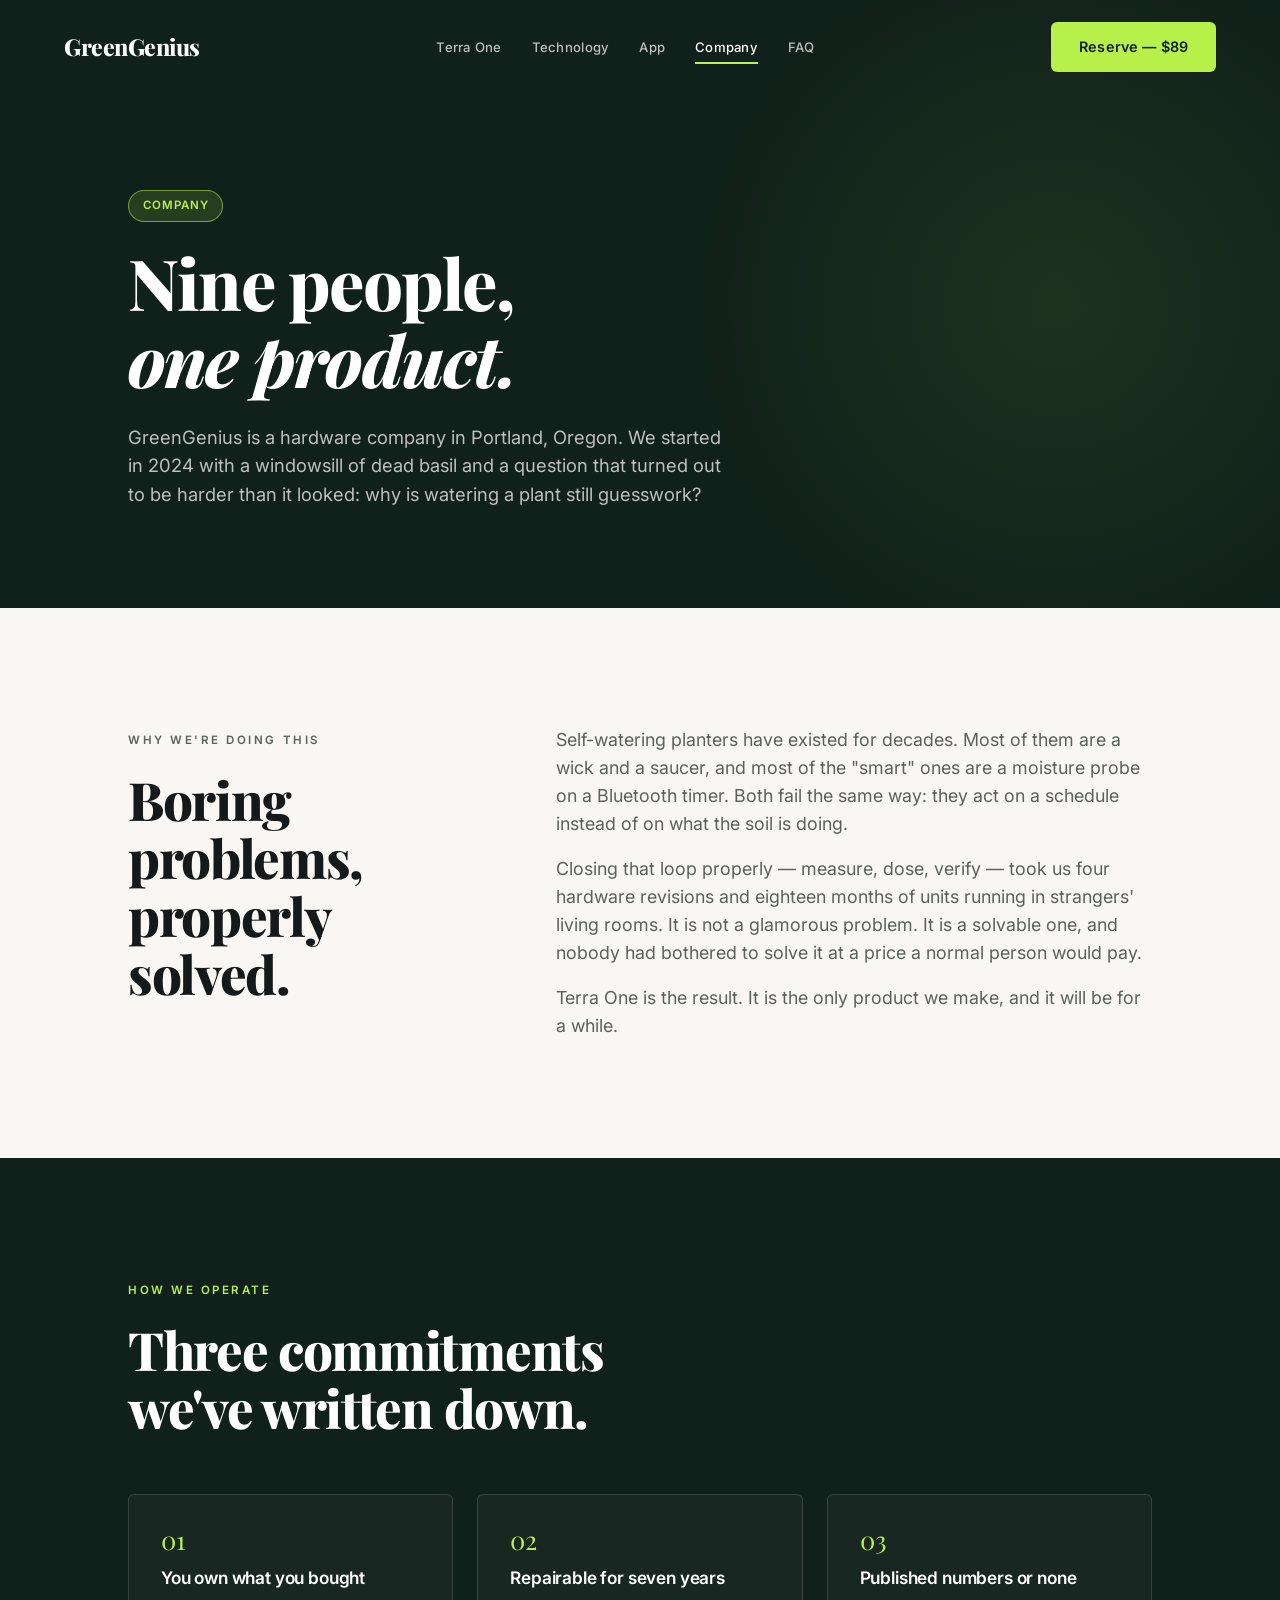
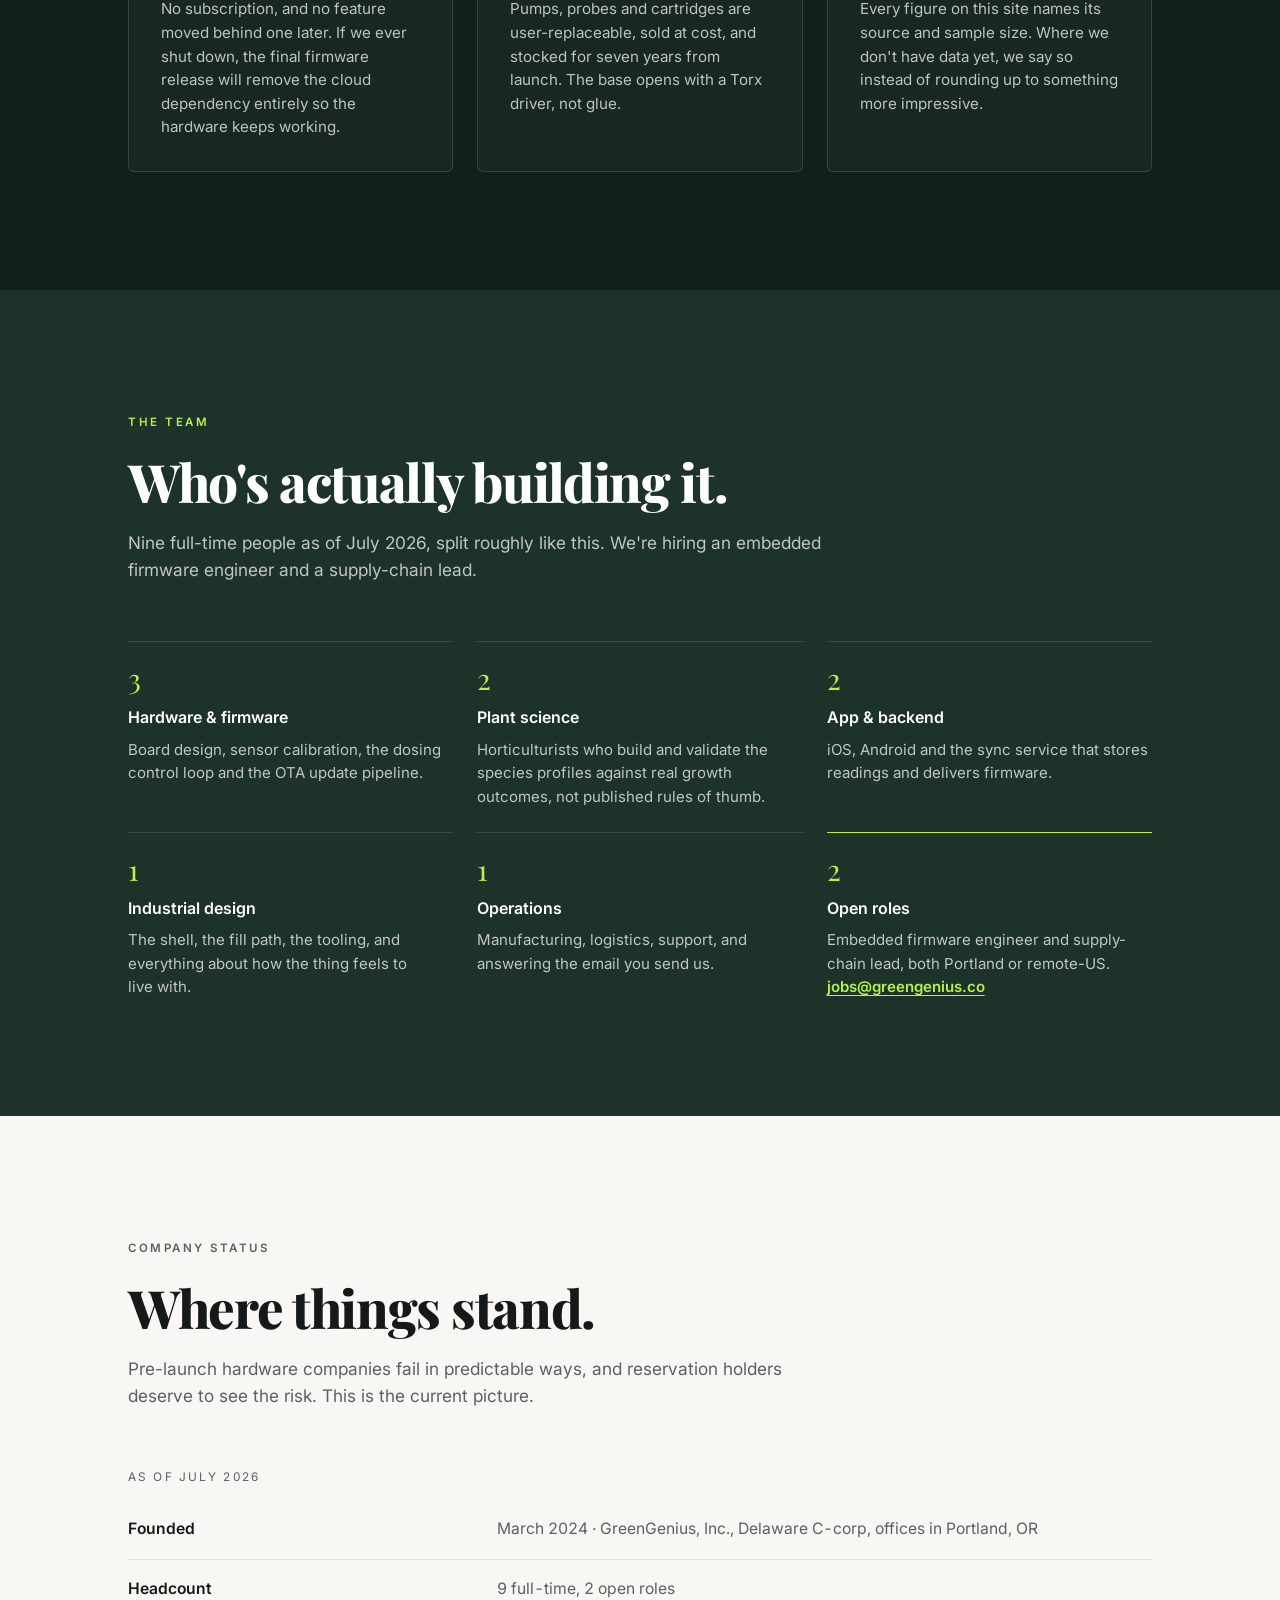
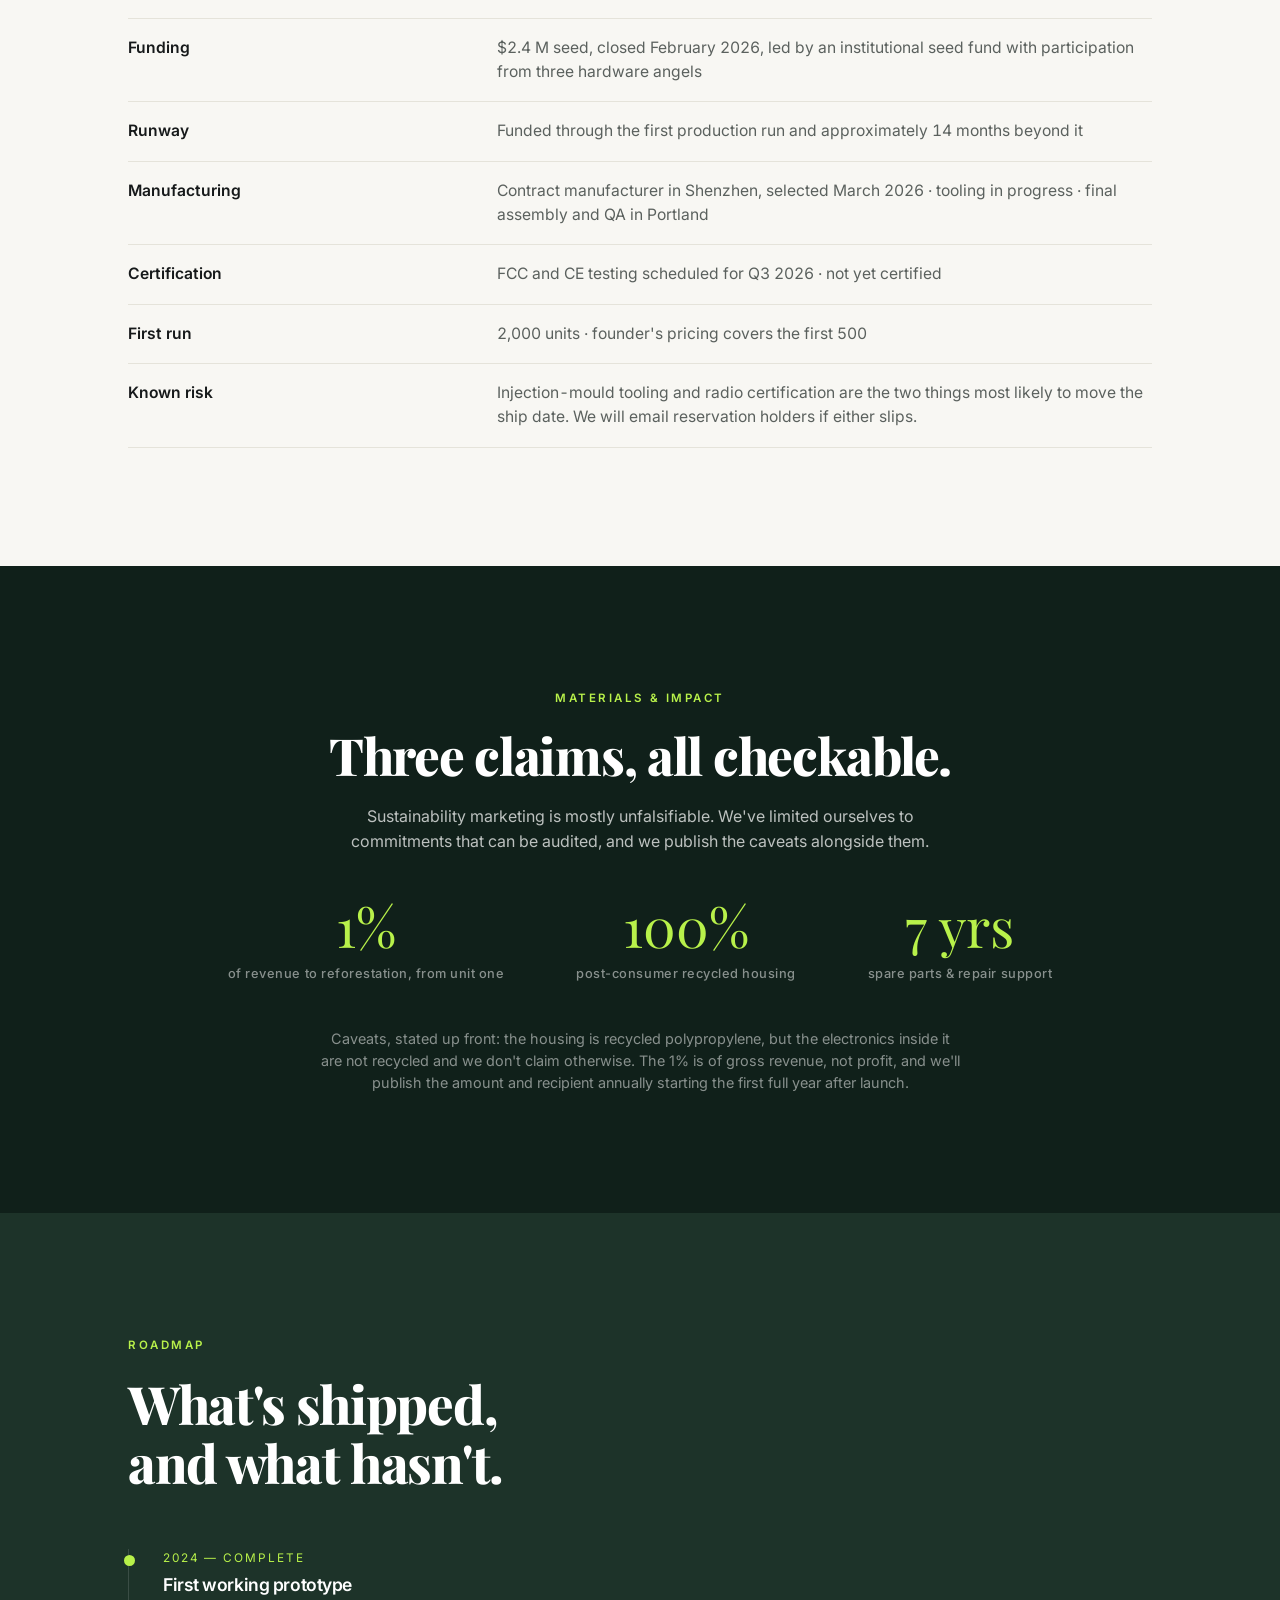
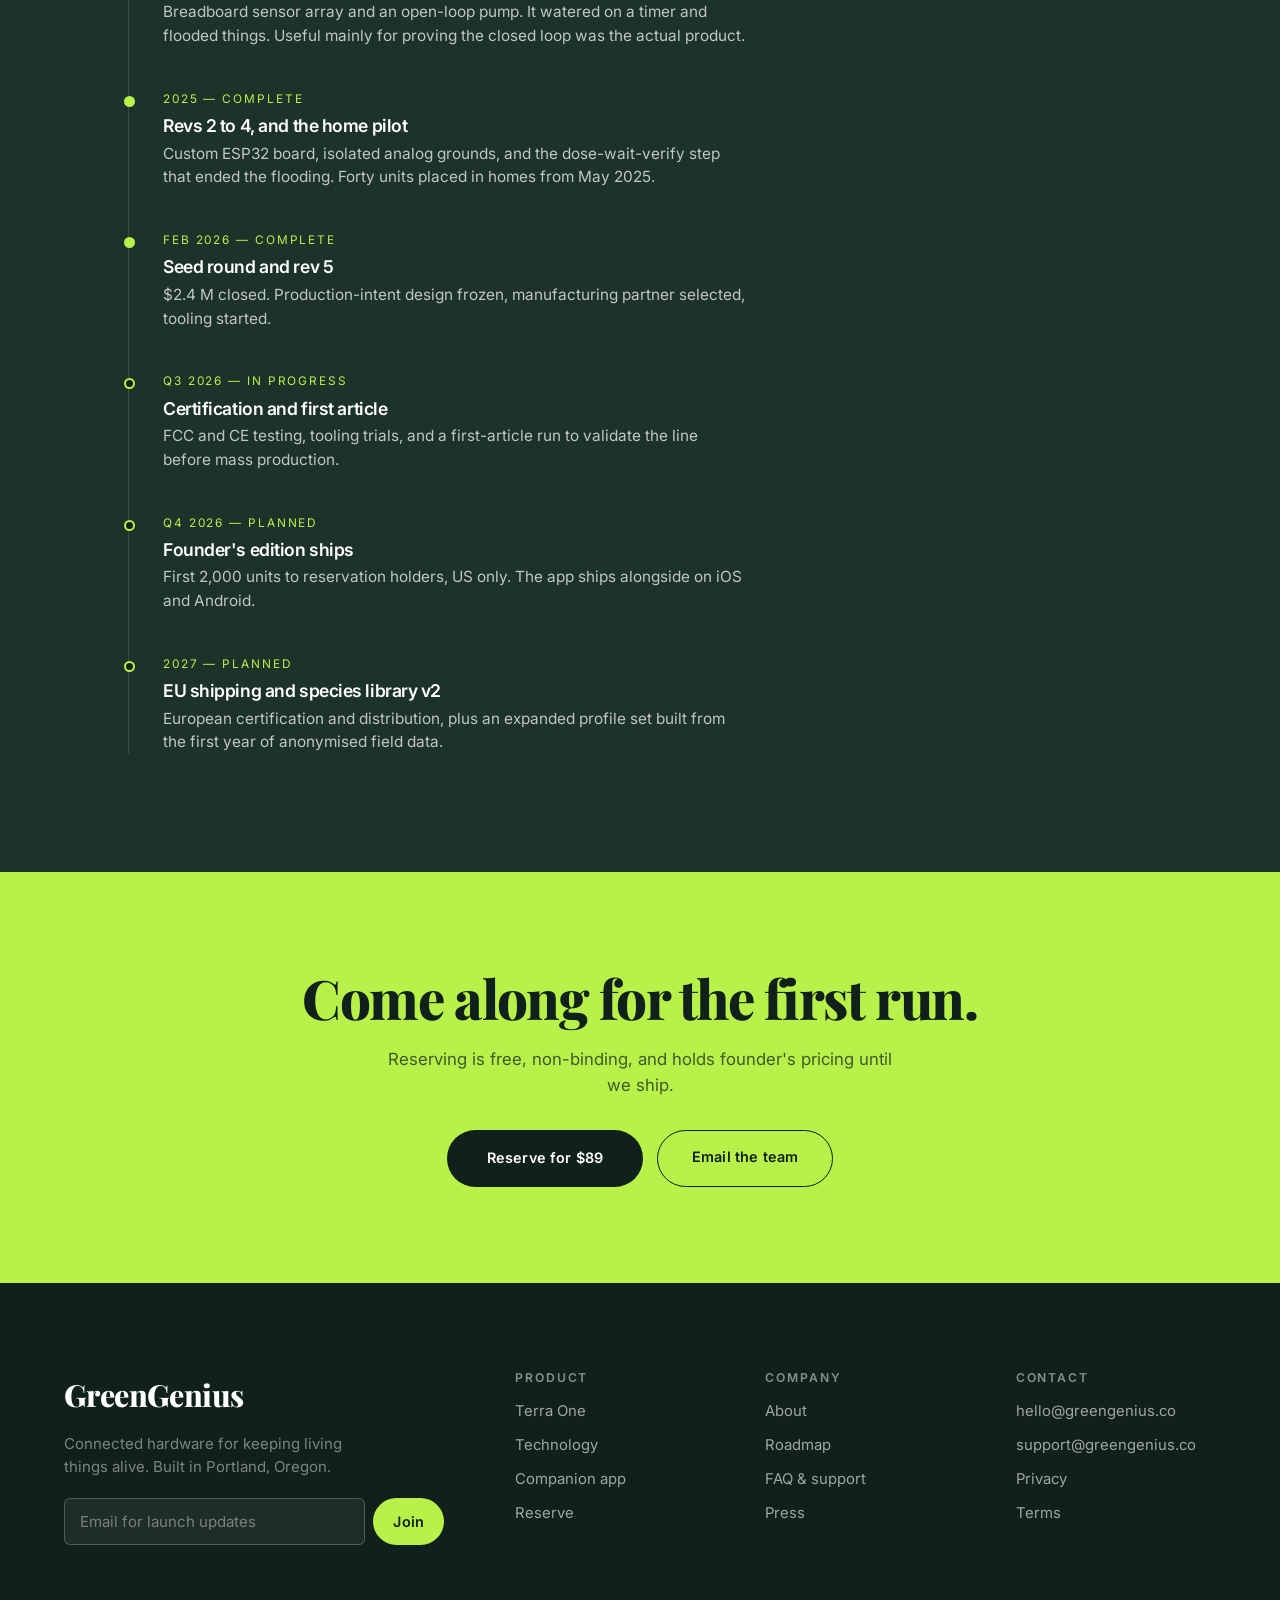
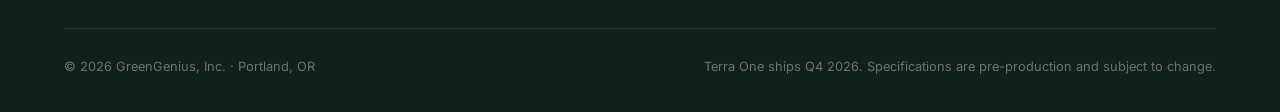
==== about.html @ ef6e0183 "Rework site: fix scroll animations, replace placeholder content Animations - Remove Lenis, GSAP and " ====
<!DOCTYPE html>
<html lang="en">
<head>
    <meta charset="UTF-8">
    <meta name="viewport" content="width=device-width, initial-scale=1.0">
    <title>Company | GreenGenius</title>
    <meta name="description" content="GreenGenius is a nine-person hardware company in Portland, Oregon, building Terra One. Our roadmap, our funding, our manufacturing partner and what we've committed to.">
    <link rel="canonical" href="https://greengenius.co/about.html">
    <meta name="theme-color" content="#10201a">
    <link rel="icon" href="data:image/svg+xml,<svg xmlns='http://www.w3.org/2000/svg' viewBox='0 0 100 100'><rect width='100' height='100' rx='22' fill='%2310201a'/><path d='M50 22 33 43a22 22 0 1 0 34 0z' fill='%23b8f14a'/></svg>">
    <link rel="preconnect" href="https://fonts.googleapis.com">
    <link rel="preconnect" href="https://fonts.gstatic.com" crossorigin>
    <link href="https://fonts.googleapis.com/css2?family=Inter:wght@400;500;600&family=Playfair+Display:ital,wght@0,700;0,800;1,800&display=swap" rel="stylesheet">
    <link rel="stylesheet" href="styles.css">
</head>
<body>

<a href="#main" class="visually-hidden">Skip to content</a>

<nav id="navbar">
    <a href="index.html" class="logo">GreenGenius</a>
    <button class="nav-toggle" aria-label="Menu" aria-expanded="false" aria-controls="navLinks"><span></span><span></span><span></span></button>
    <div class="nav-links" id="navLinks">
        <a href="product.html">Terra One</a>
        <a href="technology.html">Technology</a>
        <a href="app.html">App</a>
        <a href="about.html" class="active" aria-current="page">Company</a>
        <a href="faq.html">FAQ</a>
    </div>
    <a href="product.html#reserve" class="btn nav-cta">Reserve — $89</a>
</nav>

<main id="main">

    <header class="page-hero">
        <div class="container">
            <span class="reveal pill">Company</span>
            <h1 class="reveal" style="margin-top:22px;">Nine people, <br><span style="font-style:italic;">one product.</span></h1>
            <p class="reveal">GreenGenius is a hardware company in Portland, Oregon. We started in 2024 with a windowsill of dead basil and a question that turned out to be harder than it looked: why is watering a plant still guesswork?</p>
        </div>
    </header>

    <!-- Mission -->
    <section>
        <div class="container" style="display:grid; grid-template-columns:0.75fr 1.25fr; gap:70px; align-items:start;">
            <div class="section-head" style="margin-bottom:0;">
                <span class="reveal eyebrow">Why we're doing this</span>
                <h2 class="reveal">Boring problems, properly solved.</h2>
            </div>
            <div>
                <p class="reveal" style="font-size:1.12rem; color:var(--text-muted);">Self-watering planters have existed for decades. Most of them are a wick and a saucer, and most of the "smart" ones are a moisture probe on a Bluetooth timer. Both fail the same way: they act on a schedule instead of on what the soil is doing.</p>
                <p class="reveal" style="font-size:1.12rem; color:var(--text-muted); margin-top:18px;">Closing that loop properly — measure, dose, verify — took us four hardware revisions and eighteen months of units running in strangers' living rooms. It is not a glamorous problem. It is a solvable one, and nobody had bothered to solve it at a price a normal person would pay.</p>
                <p class="reveal" style="font-size:1.12rem; color:var(--text-muted); margin-top:18px;">Terra One is the result. It is the only product we make, and it will be for a while.</p>
            </div>
        </div>
    </section>

    <!-- Principles -->
    <section class="section-dark">
        <div class="container">
            <div class="section-head">
                <span class="reveal eyebrow on-dark">How we operate</span>
                <h2 class="reveal">Three commitments we've written down.</h2>
            </div>
            <div class="grid-3">
                <div class="card reveal">
                    <div class="num">01</div>
                    <h3>You own what you bought</h3>
                    <p>No subscription, and no feature moved behind one later. If we ever shut down, the final firmware release will remove the cloud dependency entirely so the hardware keeps working.</p>
                </div>
                <div class="card reveal">
                    <div class="num">02</div>
                    <h3>Repairable for seven years</h3>
                    <p>Pumps, probes and cartridges are user-replaceable, sold at cost, and stocked for seven years from launch. The base opens with a Torx driver, not glue.</p>
                </div>
                <div class="card reveal">
                    <div class="num">03</div>
                    <h3>Published numbers or none</h3>
                    <p>Every figure on this site names its source and sample size. Where we don't have data yet, we say so instead of rounding up to something more impressive.</p>
                </div>
            </div>
        </div>
    </section>

    <!-- Team as roles, not stock photos -->
    <section class="section-moss" id="team">
        <div class="container">
            <div class="section-head">
                <span class="reveal eyebrow on-dark">The team</span>
                <h2 class="reveal">Who's actually building it.</h2>
                <p class="reveal">Nine full-time people as of July 2026, split roughly like this. We're hiring an embedded firmware engineer and a supply-chain lead.</p>
            </div>
            <div class="role-grid">
                <div class="role reveal">
                    <span class="count">3</span>
                    <div class="title">Hardware &amp; firmware</div>
                    <p>Board design, sensor calibration, the dosing control loop and the OTA update pipeline.</p>
                </div>
                <div class="role reveal">
                    <span class="count">2</span>
                    <div class="title">Plant science</div>
                    <p>Horticulturists who build and validate the species profiles against real growth outcomes, not published rules of thumb.</p>
                </div>
                <div class="role reveal">
                    <span class="count">2</span>
                    <div class="title">App &amp; backend</div>
                    <p>iOS, Android and the sync service that stores readings and delivers firmware.</p>
                </div>
                <div class="role reveal">
                    <span class="count">1</span>
                    <div class="title">Industrial design</div>
                    <p>The shell, the fill path, the tooling, and everything about how the thing feels to live with.</p>
                </div>
                <div class="role reveal">
                    <span class="count">1</span>
                    <div class="title">Operations</div>
                    <p>Manufacturing, logistics, support, and answering the email you send us.</p>
                </div>
                <div class="role reveal" style="border-top-color:var(--accent);">
                    <span class="count">2</span>
                    <div class="title">Open roles</div>
                    <p>Embedded firmware engineer and supply-chain lead, both Portland or remote-US. <a href="mailto:jobs@greengenius.co" class="link">jobs@greengenius.co</a></p>
                </div>
            </div>
        </div>
    </section>

    <!-- Status: the kind of disclosure a real pre-launch company publishes -->
    <section>
        <div class="container">
            <div class="section-head">
                <span class="reveal eyebrow">Company status</span>
                <h2 class="reveal">Where things stand.</h2>
                <p class="reveal">Pre-launch hardware companies fail in predictable ways, and reservation holders deserve to see the risk. This is the current picture.</p>
            </div>
            <table class="spec-table reveal">
                <caption>As of July 2026</caption>
                <tbody>
                    <tr><th scope="row">Founded</th><td>March 2024 · GreenGenius, Inc., Delaware C-corp, offices in Portland, OR</td></tr>
                    <tr><th scope="row">Headcount</th><td>9 full-time, 2 open roles</td></tr>
                    <tr><th scope="row">Funding</th><td>$2.4 M seed, closed February 2026, led by an institutional seed fund with participation from three hardware angels</td></tr>
                    <tr><th scope="row">Runway</th><td>Funded through the first production run and approximately 14 months beyond it</td></tr>
                    <tr><th scope="row">Manufacturing</th><td>Contract manufacturer in Shenzhen, selected March 2026 · tooling in progress · final assembly and QA in Portland</td></tr>
                    <tr><th scope="row">Certification</th><td>FCC and CE testing scheduled for Q3 2026 · not yet certified</td></tr>
                    <tr><th scope="row">First run</th><td>2,000 units · founder's pricing covers the first 500</td></tr>
                    <tr><th scope="row">Known risk</th><td>Injection-mould tooling and radio certification are the two things most likely to move the ship date. We will email reservation holders if either slips.</td></tr>
                </tbody>
            </table>
        </div>
    </section>

    <!-- Impact -->
    <section id="impact" class="section-dark">
        <div class="container center">
            <span class="reveal eyebrow on-dark">Materials &amp; impact</span>
            <h2 class="reveal" style="font-size:clamp(2rem,4.6vw,3.2rem); margin-bottom:20px;">Three claims, all checkable.</h2>
            <p class="reveal" style="max-width:640px; margin:0 auto 46px; color:var(--text-inverse);">Sustainability marketing is mostly unfalsifiable. We've limited ourselves to commitments that can be audited, and we publish the caveats alongside them.</p>
            <div class="stats">
                <div class="stat reveal"><div class="big tnum">1%</div><p>of revenue to reforestation, from unit one</p></div>
                <div class="stat reveal"><div class="big tnum">100%</div><p>post-consumer recycled housing</p></div>
                <div class="stat reveal"><div class="big tnum">7 yrs</div><p>spare parts &amp; repair support</p></div>
            </div>
            <p class="reveal" style="max-width:640px; margin:44px auto 0; font-size:0.9rem; color:rgba(255,255,255,0.5);">Caveats, stated up front: the housing is recycled polypropylene, but the electronics inside it are not recycled and we don't claim otherwise. The 1% is of gross revenue, not profit, and we'll publish the amount and recipient annually starting the first full year after launch.</p>
        </div>
    </section>

    <!-- Roadmap -->
    <section class="section-moss" id="roadmap">
        <div class="container">
            <div class="section-head">
                <span class="reveal eyebrow on-dark">Roadmap</span>
                <h2 class="reveal">What's shipped, and what hasn't.</h2>
            </div>
            <div class="timeline reveal">
                <div class="t-item done">
                    <div class="when">2024 — Complete</div>
                    <h3>First working prototype</h3>
                    <p>Breadboard sensor array and an open-loop pump. It watered on a timer and flooded things. Useful mainly for proving the closed loop was the actual product.</p>
                </div>
                <div class="t-item done">
                    <div class="when">2025 — Complete</div>
                    <h3>Revs 2 to 4, and the home pilot</h3>
                    <p>Custom ESP32 board, isolated analog grounds, and the dose-wait-verify step that ended the flooding. Forty units placed in homes from May 2025.</p>
                </div>
                <div class="t-item done">
                    <div class="when">Feb 2026 — Complete</div>
                    <h3>Seed round and rev 5</h3>
                    <p>$2.4 M closed. Production-intent design frozen, manufacturing partner selected, tooling started.</p>
                </div>
                <div class="t-item">
                    <div class="when">Q3 2026 — In progress</div>
                    <h3>Certification and first article</h3>
                    <p>FCC and CE testing, tooling trials, and a first-article run to validate the line before mass production.</p>
                </div>
                <div class="t-item">
                    <div class="when">Q4 2026 — Planned</div>
                    <h3>Founder's edition ships</h3>
                    <p>First 2,000 units to reservation holders, US only. The app ships alongside on iOS and Android.</p>
                </div>
                <div class="t-item">
                    <div class="when">2027 — Planned</div>
                    <h3>EU shipping and species library v2</h3>
                    <p>European certification and distribution, plus an expanded profile set built from the first year of anonymised field data.</p>
                </div>
            </div>
        </div>
    </section>

    <section class="cta-band">
        <div class="container">
            <h2 class="reveal">Come along for the first run.</h2>
            <p class="reveal">Reserving is free, non-binding, and holds founder's pricing until we ship.</p>
            <div class="reveal cta-actions">
                <a href="product.html#reserve" class="btn btn-forest" style="border-radius:40px;padding:17px 40px;">Reserve for $89</a>
                <a href="mailto:hello@greengenius.co" class="btn btn-ghost">Email the team</a>
            </div>
        </div>
    </section>

</main>

<footer class="site-footer">
    <div class="container">
        <div class="footer-grid">
            <div>
                <a href="index.html" class="logo">GreenGenius</a>
                <p class="blurb">Connected hardware for keeping living things alive. Built in Portland, Oregon.</p>
                <form class="field-row on-dark-form" data-signup data-endpoint="" style="margin-top:20px;" novalidate>
                    <label for="footer-email" class="visually-hidden">Email address</label>
                    <input type="email" id="footer-email" name="email" placeholder="Email for launch updates" autocomplete="email" required>
                    <button class="btn btn-accent" style="padding:13px 20px;">Join</button>
                </form>
                <p class="form-msg" role="status" aria-live="polite"></p>
            </div>
            <div class="footer-col">
                <h4>Product</h4>
                <a href="product.html">Terra One</a>
                <a href="technology.html">Technology</a>
                <a href="app.html">Companion app</a>
                <a href="product.html#reserve">Reserve</a>
            </div>
            <div class="footer-col">
                <h4>Company</h4>
                <a href="about.html">About</a>
                <a href="about.html#roadmap">Roadmap</a>
                <a href="faq.html">FAQ &amp; support</a>
                <a href="mailto:press@greengenius.co">Press</a>
            </div>
            <div class="footer-col">
                <h4>Contact</h4>
                <a href="mailto:hello@greengenius.co">hello@greengenius.co</a>
                <a href="mailto:support@greengenius.co">support@greengenius.co</a>
                <a href="legal.html#privacy">Privacy</a>
                <a href="legal.html#terms">Terms</a>
            </div>
        </div>
        <div class="footer-note">
            <span>© <span data-year>2026</span> GreenGenius, Inc. · Portland, OR</span>
            <span>Terra One ships Q4 2026. Specifications are pre-production and subject to change.</span>
        </div>
    </div>
</footer>

<script src="site.js" defer></script>
</body>
</html>
---- styles.css ----
/* ==========================================================================
   GreenGenius — design system
   Palette, type scale and components for the Terra One marketing site.
   Motion policy: only `opacity` and `transform` are ever transitioned, so
   every animation stays on the compositor and off the main thread.
   ========================================================================== */

:root {
  /* Surface */
  --forest: #10201a;
  --forest-soft: #16291f;
  --moss: #1d3329;
  --cream: #f8f7f3;
  --paper: #ffffff;
  --line: #e5e3da;
  --line-dark: rgba(255, 255, 255, 0.13);

  /* Ink */
  --text-main: #16191a;
  --text-muted: #5b615e;
  --text-inverse: rgba(255, 255, 255, 0.72);

  /* Accent — matched to the status ring on the device itself */
  --accent: #b8f14a;
  --accent-deep: #4e7a12; /* legible on light backgrounds */
  --signal: #35c07a;

  /* Type */
  --font-serif: 'Playfair Display', Georgia, serif;
  --font-sans: 'Inter', -apple-system, BlinkMacSystemFont, 'Segoe UI', sans-serif;

  /* Motion */
  --ease-out: cubic-bezier(0.22, 1, 0.36, 1);
  --dur-fast: 0.18s;
  --dur-med: 0.32s;

  --maxw: 1180px;
  --radius: 6px;
}

*,
*::before,
*::after { margin: 0; padding: 0; box-sizing: border-box; }

html {
  scroll-behavior: smooth;
  /* Keeps anchored sections clear of the fixed navbar. */
  scroll-padding-top: 90px;
  -webkit-text-size-adjust: 100%;
}

body {
  font-family: var(--font-sans);
  background-color: var(--cream);
  color: var(--text-main);
  line-height: 1.55;
  overflow-x: hidden;
  -webkit-font-smoothing: antialiased;
}

h1, h2, h3, h4 {
  font-family: var(--font-serif);
  font-weight: 800;
  line-height: 1.1;
  letter-spacing: -0.025em;
  text-wrap: balance;
}

p { text-wrap: pretty; }
a { color: inherit; }
img { max-width: 100%; display: block; }

/* Visible focus for keyboard users on every interactive element. */
:focus-visible {
  outline: 2px solid var(--signal);
  outline-offset: 3px;
  border-radius: 2px;
}

.container { max-width: var(--maxw); margin: 0 auto; }
.center { text-align: center; }

.visually-hidden {
  position: absolute; width: 1px; height: 1px;
  padding: 0; margin: -1px; overflow: hidden;
  clip: rect(0 0 0 0); white-space: nowrap; border: 0;
}

.eyebrow {
  display: inline-block;
  font-weight: 600;
  font-size: 0.72rem;
  letter-spacing: 0.22em;
  text-transform: uppercase;
  color: var(--text-muted);
  margin-bottom: 20px;
}
.eyebrow.on-dark { color: var(--accent); opacity: 0.85; }

.accent-text { color: var(--accent-deep); }
.muted { color: var(--text-muted); }

/* Numerals line up in spec tables and stat rows. */
.tnum { font-variant-numeric: tabular-nums; }

/* ============ Navigation ============ */
nav {
  position: fixed;
  top: 0;
  width: 100%;
  padding: 22px 5%;
  display: flex;
  justify-content: space-between;
  align-items: center;
  gap: 24px;
  z-index: 1000;
  /* Only these three — never `all`, which would animate backdrop-filter. */
  transition: padding var(--dur-med) var(--ease-out),
              background-color var(--dur-med) var(--ease-out),
              box-shadow var(--dur-med) var(--ease-out);
}
nav .logo,
nav .nav-links a { color: #fff; }

nav.scrolled {
  padding: 13px 5%;
  background-color: rgba(248, 247, 243, 0.88);
  backdrop-filter: blur(12px);
  -webkit-backdrop-filter: blur(12px);
  box-shadow: 0 1px 0 var(--line);
}
nav.scrolled .logo { color: var(--forest); }
nav.scrolled .nav-links a { color: var(--text-main); }

.logo {
  font-family: var(--font-serif);
  font-size: 1.45rem;
  font-weight: 800;
  text-decoration: none;
  letter-spacing: -0.02em;
  white-space: nowrap;
}

.nav-links { display: flex; gap: 30px; align-items: center; }
.nav-links a {
  text-decoration: none;
  font-weight: 500;
  font-size: 0.82rem;
  letter-spacing: 0.02em;
  opacity: 0.72;
  transition: opacity var(--dur-fast) ease;
  position: relative;
  padding: 4px 0;
}
.nav-links a:hover,
.nav-links a.active { opacity: 1; }
.nav-links a.active::after {
  content: "";
  position: absolute; left: 0; bottom: -3px;
  width: 100%; height: 2px;
  background: var(--accent);
}

.nav-cta {
  background: var(--accent);
  color: var(--forest) !important;
  border-radius: 40px;
  padding: 11px 22px;
  font-size: 0.8rem;
  white-space: nowrap;
}

.nav-toggle {
  display: none;
  flex-direction: column;
  gap: 5px;
  background: none;
  border: none;
  cursor: pointer;
  padding: 8px;
  z-index: 1200;
}
.nav-toggle span {
  width: 24px; height: 2px; background: #fff;
  transition: transform var(--dur-med) var(--ease-out),
              opacity var(--dur-fast) ease;
}
nav.scrolled .nav-toggle span,
.nav-toggle[aria-expanded="true"] span { background: var(--forest); }
.nav-toggle[aria-expanded="true"] span { background: #fff; }
.nav-toggle[aria-expanded="true"] span:nth-child(1) { transform: translateY(7px) rotate(45deg); }
.nav-toggle[aria-expanded="true"] span:nth-child(2) { opacity: 0; }
.nav-toggle[aria-expanded="true"] span:nth-child(3) { transform: translateY(-7px) rotate(-45deg); }

/* ============ Buttons ============ */
.btn {
  display: inline-block;
  padding: 14px 28px;
  border-radius: var(--radius);
  text-decoration: none;
  font-family: inherit;
  font-weight: 600;
  font-size: 0.9rem;
  letter-spacing: 0.01em;
  border: none;
  cursor: pointer;
  transition: transform var(--dur-fast) var(--ease-out),
              background-color var(--dur-fast) ease,
              border-color var(--dur-fast) ease,
              color var(--dur-fast) ease;
}
.btn:active { transform: translateY(1px); }

.btn-forest { background: var(--forest); color: #fff; }
.btn-forest:hover { background: var(--moss); }

.btn-accent {
  background: var(--accent);
  color: var(--forest);
  border-radius: 40px;
  padding: 16px 36px;
}
.btn-accent:hover { background: #c6f76a; }

.btn-outline {
  background: transparent;
  color: #fff;
  border: 1px solid rgba(255, 255, 255, 0.35);
  border-radius: 40px;
  padding: 15px 34px;
}
.btn-outline:hover { border-color: var(--accent); color: var(--accent); }

.btn-ghost {
  background: transparent;
  color: var(--forest);
  border: 1px solid var(--forest);
  border-radius: 40px;
  padding: 15px 34px;
}
.btn-ghost:hover { background: var(--forest); color: #fff; }

.btn-block { display: block; width: 100%; text-align: center; }

/* Inline text link with an underline that isn't an afterthought */
.link {
  color: var(--accent-deep);
  font-weight: 600;
  text-decoration: underline;
  text-underline-offset: 3px;
  text-decoration-thickness: 1px;
}
.section-dark .link,
.section-moss .link { color: var(--accent); }

/* ============ Sections ============ */
section { padding: 118px 10%; position: relative; }
.section-dark { background: var(--forest); color: #fff; }
.section-moss { background: var(--moss); color: #fff; }
.section-tight { padding: 72px 10%; }
.section-rule { border-bottom: 1px solid var(--line); }

.section-head { max-width: 720px; margin-bottom: 58px; }
.section-head.center { margin-left: auto; margin-right: auto; text-align: center; }
.section-head h2 { font-size: clamp(2.1rem, 4.4vw, 3.3rem); margin-bottom: 20px; }
.section-head p { font-size: 1.08rem; color: var(--text-muted); }
.section-dark .section-head p,
.section-moss .section-head p { color: var(--text-inverse); }

/* ============ Home hero ============ */
.hero {
  position: relative;
  min-height: 100vh;
  min-height: 100svh;
  display: flex;
  align-items: center;
  padding: 120px 10% 70px;
  background-color: var(--forest);
  color: #fff;
  overflow: hidden;
}
.hero-copy { position: relative; z-index: 2; max-width: 620px; }
.hero h1 { font-size: clamp(3rem, 7.5vw, 5.6rem); margin-bottom: 22px; }
.hero p { font-size: 1.15rem; max-width: 480px; color: var(--text-inverse); margin-bottom: 34px; }
.hero-actions { display: flex; gap: 14px; flex-wrap: wrap; align-items: center; }
.hero-note { font-size: 0.85rem; color: rgba(255, 255, 255, 0.45); margin-top: 26px; }

.hero-img-wrap {
  position: absolute;
  right: -4%; top: 50%;
  width: 46%; height: 78%;
  transform: translateY(-50%);
  border-radius: 340px 0 0 340px;
  overflow: hidden;
  box-shadow: 0 50px 100px rgba(0, 0, 0, 0.35);
}
/* The parallax layer is a child, so the wrapper's transform is never touched. */
.hero-img-wrap img {
  width: 100%;
  height: 116%;
  object-fit: cover;
  will-change: transform;
}

/* ============ Interior page hero ============ */
.page-hero {
  background: var(--forest);
  color: #fff;
  padding: 190px 10% 100px;
  position: relative;
  overflow: hidden;
}
.page-hero::before {
  content: "";
  position: absolute; right: -10%; top: -30%;
  width: 55%; height: 160%;
  background: radial-gradient(circle at center, rgba(184, 241, 74, 0.09), transparent 62%);
  pointer-events: none;
}
.page-hero > .container { position: relative; z-index: 1; }
.page-hero h1 { font-size: clamp(2.6rem, 6vw, 4.4rem); max-width: 860px; }
.page-hero p { font-size: 1.15rem; max-width: 600px; color: var(--text-inverse); margin-top: 24px; }

.hero-split {
  display: grid;
  grid-template-columns: 1fr 1fr;
  gap: 60px;
  align-items: center;
}

/* ============ Problem block ============ */
.problem-grid { display: grid; grid-template-columns: 1.15fr 0.85fr; gap: 80px; align-items: center; }
.problem-text h2 { font-size: clamp(2.3rem, 5vw, 3.6rem); margin-bottom: 26px; }
.problem-text p { font-size: 1.15rem; color: var(--text-muted); max-width: 500px; }

.stat-card {
  background: var(--paper);
  padding: 46px;
  border-radius: var(--radius);
  border: 1px solid var(--line);
}
.stat-card .figure {
  font-family: var(--font-serif);
  font-size: 2.6rem;
  line-height: 1;
  margin-bottom: 10px;
}
.stat-card .source {
  font-size: 0.78rem;
  color: var(--text-muted);
  margin-top: 26px;
  padding-top: 18px;
  border-top: 1px solid var(--line);
}

/* ============ Feature rows ============ */
.feature-row {
  display: flex;
  gap: 80px;
  margin-bottom: 110px;
  align-items: center;
}
.feature-row:last-child { margin-bottom: 0; }
/* Explicit class beats :nth-child — order no longer depends on DOM position. */
.feature-row.reverse { flex-direction: row-reverse; }

.feature-img {
  flex: 1;
  aspect-ratio: 4 / 5;
  background: #ecebe5;
  overflow: hidden;
  border-radius: var(--radius);
}
.feature-img img { width: 100%; height: 100%; object-fit: cover; }
.feature-img.plate {
  aspect-ratio: 1;
  background: var(--paper);
  display: grid;
  place-items: center;
  border: 1px solid var(--line);
}
.feature-img.plate img { object-fit: contain; padding: 26px; }

.feature-content { flex: 1; }
.feature-content h3 { font-size: clamp(1.7rem, 3.4vw, 2.5rem); margin-bottom: 18px; }
.feature-content p { color: var(--text-muted); font-size: 1.05rem; }
.section-dark .feature-content p,
.section-moss .feature-content p { color: var(--text-inverse); }
.section-dark .feature-content strong,
.section-moss .feature-content strong { color: #fff; }
.feature-content p + p { margin-top: 16px; }
.feature-content .idx {
  display: block;
  font-size: 0.74rem;
  font-weight: 600;
  letter-spacing: 0.18em;
  text-transform: uppercase;
  color: var(--text-muted);
  margin-bottom: 14px;
}
.section-dark .feature-content .idx,
.section-moss .feature-content .idx { color: var(--accent); opacity: 0.85; }

/* ============ Cards & grids ============ */
.grid-3 { display: grid; grid-template-columns: repeat(3, 1fr); gap: 24px; }
.grid-2 { display: grid; grid-template-columns: repeat(2, 1fr); gap: 24px; }
.grid-4 { display: grid; grid-template-columns: repeat(4, 1fr); gap: 20px; }

.card {
  background: var(--paper);
  border: 1px solid var(--line);
  border-radius: var(--radius);
  padding: 32px;
  transition: transform var(--dur-med) var(--ease-out),
              box-shadow var(--dur-med) var(--ease-out);
}
.card:hover { transform: translateY(-4px); box-shadow: 0 18px 40px rgba(16, 32, 26, 0.07); }
.card h3 { font-family: var(--font-sans); font-weight: 600; font-size: 1.08rem; margin: 16px 0 10px; letter-spacing: -0.01em; }
.card p { color: var(--text-muted); font-size: 0.95rem; }
.card .num {
  font-family: var(--font-serif);
  font-size: 1.6rem;
  color: var(--accent-deep);
  line-height: 1;
}
.section-dark .card,
.section-moss .card {
  background: rgba(255, 255, 255, 0.035);
  border-color: var(--line-dark);
  color: #fff;
}
.section-dark .card:hover,
.section-moss .card:hover { box-shadow: none; background: rgba(255, 255, 255, 0.06); }
.section-dark .card p,
.section-moss .card p { color: var(--text-inverse); }
.section-dark .card .num,
.section-moss .card .num { color: var(--accent); }

/* Line icons — inherit colour, so they work on light and dark alike. */
.ico {
  width: 26px; height: 26px;
  color: var(--accent-deep);
  display: block;
}
.section-dark .ico, .section-moss .ico { color: var(--accent); }
.ico svg { width: 100%; height: 100%; display: block; }

/* ============ Steps ============ */
.steps { counter-reset: step; display: grid; grid-template-columns: repeat(3, 1fr); gap: 34px; }
.step { position: relative; padding-top: 28px; border-top: 2px solid var(--accent); }
.step::before {
  counter-increment: step;
  content: "0" counter(step);
  font-family: var(--font-serif);
  font-size: 2rem;
  display: block;
  margin-bottom: 12px;
  opacity: 0.55;
}
.step h3 { font-family: var(--font-sans); font-weight: 600; font-size: 1.15rem; margin-bottom: 10px; }
.step p { color: var(--text-muted); font-size: 0.97rem; }
.section-dark .step p, .section-moss .step p { color: var(--text-inverse); }

/* ============ Pills ============ */
.pill {
  display: inline-block;
  padding: 6px 14px;
  border-radius: 40px;
  font-size: 0.72rem;
  font-weight: 600;
  letter-spacing: 0.08em;
  text-transform: uppercase;
  background: rgba(184, 241, 74, 0.14);
  color: var(--accent-deep);
  border: 1px solid rgba(184, 241, 74, 0.55);
}
.section-dark .pill, .section-moss .pill, .page-hero .pill { color: var(--accent); }
.pill-row { display: flex; gap: 10px; flex-wrap: wrap; }

/* ============ Stats ============ */
.stats { display: flex; justify-content: center; gap: 72px; flex-wrap: wrap; }
.stat { text-align: center; }
.stat .big {
  font-size: clamp(2.4rem, 5vw, 3.4rem);
  font-family: var(--font-serif);
  color: var(--accent-deep);
  line-height: 1;
  font-variant-numeric: tabular-nums;
}
.section-dark .stat .big, .section-moss .stat .big { color: var(--accent); }
.stat p {
  font-weight: 500;
  color: var(--text-muted);
  font-size: 0.8rem;
  letter-spacing: 0.04em;
  margin-top: 10px;
}
.section-dark .stat p, .section-moss .stat p { color: rgba(255, 255, 255, 0.5); }

/* ============ Spec table ============ */
.spec-table { width: 100%; border-collapse: collapse; }
.spec-table caption {
  text-align: left;
  font-size: 0.74rem;
  letter-spacing: 0.18em;
  text-transform: uppercase;
  color: var(--text-muted);
  padding-bottom: 14px;
}
.spec-table tr { border-bottom: 1px solid var(--line); }
.section-dark .spec-table tr { border-color: var(--line-dark); }
.spec-table th,
.spec-table td { padding: 17px 0; font-size: 0.98rem; vertical-align: top; text-align: left; }
.spec-table th { font-weight: 600; width: 36%; padding-right: 20px; }
.spec-table td { color: var(--text-muted); font-variant-numeric: tabular-nums; }
.section-dark .spec-table td { color: var(--text-inverse); }

/* ============ Pricing ============ */
.pricing-section { background: var(--moss); color: #fff; text-align: center; }
.big-price {
  font-size: clamp(4.5rem, 12vw, 9rem);
  font-family: var(--font-serif);
  line-height: 1;
  margin: 22px 0;
  display: block;
  font-variant-numeric: tabular-nums;
}
.price-strike {
  font-size: 0.3em;
  vertical-align: super;
  opacity: 0.5;
  text-decoration: line-through;
  margin-left: 12px;
  font-family: var(--font-sans);
}

/* Order card */
.order-card {
  max-width: 460px;
  margin: 36px auto 0;
  background: rgba(255, 255, 255, 0.05);
  border: 1px solid var(--line-dark);
  border-radius: 10px;
  padding: 36px;
  text-align: left;
}
.order-head { display: flex; justify-content: space-between; align-items: baseline; gap: 16px; }
.order-head .name { font-weight: 600; }
.order-head .amount { font-family: var(--font-serif); font-size: 2.1rem; color: var(--accent); }
.order-list { list-style: none; margin: 24px 0; display: grid; gap: 11px; font-size: 0.94rem; color: var(--text-inverse); }
.order-list li { display: flex; gap: 10px; align-items: flex-start; }
.order-list .tick { color: var(--accent); flex-shrink: 0; margin-top: 2px; }
.order-fine { margin-top: 16px; font-size: 0.78rem; color: rgba(255, 255, 255, 0.5); }

/* ============ Pilot programme (honest social proof) ============ */
.pilot-note {
  display: inline-flex;
  align-items: center;
  gap: 10px;
  font-size: 0.8rem;
  color: var(--text-muted);
  border: 1px solid var(--line);
  border-radius: 40px;
  padding: 8px 18px;
  margin-bottom: 26px;
  background: var(--paper);
}
.pilot-note .dot {
  width: 7px; height: 7px; border-radius: 50%;
  background: var(--signal);
  flex-shrink: 0;
}
.pilot-grid { display: grid; grid-template-columns: repeat(4, 1fr); gap: 20px; }
.pilot-metric {
  background: var(--paper);
  border: 1px solid var(--line);
  border-radius: var(--radius);
  padding: 28px;
}
.pilot-metric .val {
  font-family: var(--font-serif);
  font-size: 2.4rem;
  line-height: 1;
  font-variant-numeric: tabular-nums;
}
.pilot-metric .key {
  font-size: 0.82rem;
  color: var(--text-muted);
  margin-top: 10px;
}

.note-card {
  background: var(--paper);
  border: 1px solid var(--line);
  border-left: 3px solid var(--accent);
  border-radius: var(--radius);
  padding: 30px;
}
.note-card p { font-size: 1rem; line-height: 1.6; }
.note-card .who {
  margin-top: 18px;
  font-size: 0.84rem;
  color: var(--text-muted);
}

/* ============ Team (roles, not stock faces) ============ */
.role-grid { display: grid; grid-template-columns: repeat(3, 1fr); gap: 24px; }
.role {
  border-top: 1px solid var(--line-dark);
  padding-top: 22px;
}
.role .title { font-weight: 600; font-size: 1rem; margin-bottom: 8px; }
.role .count {
  font-family: var(--font-serif);
  font-size: 1.8rem;
  color: var(--accent);
  line-height: 1;
  margin-bottom: 12px;
  display: block;
}
.role p { color: var(--text-inverse); font-size: 0.94rem; }

/* ============ FAQ ============ */
.faq { max-width: 780px; margin: 0 auto; }
.faq-item { border-bottom: 1px solid var(--line); }
.faq-q {
  width: 100%;
  text-align: left;
  background: none;
  border: none;
  cursor: pointer;
  padding: 24px 0;
  font-family: var(--font-sans);
  font-size: 1.08rem;
  font-weight: 600;
  letter-spacing: -0.01em;
  display: flex;
  justify-content: space-between;
  align-items: center;
  gap: 20px;
  color: var(--text-main);
}
.faq-q .plus {
  font-size: 1.4rem;
  font-weight: 400;
  line-height: 1;
  flex-shrink: 0;
  color: var(--text-muted);
  transition: transform var(--dur-med) var(--ease-out), color var(--dur-fast) ease;
}
.faq-item.open .faq-q .plus { transform: rotate(45deg); color: var(--accent-deep); }
/* Height is set inline by JS from scrollHeight; transition stays on one property. */
.faq-a { max-height: 0; overflow: hidden; transition: max-height var(--dur-med) var(--ease-out); }
.faq-a p { padding: 0 0 26px; color: var(--text-muted); font-size: 1rem; max-width: 92%; }

/* ============ App page phone mock ============ */
.app-showcase { display: flex; align-items: center; gap: 72px; }
.app-showcase .txt { flex: 1; }

.phone {
  width: 292px;
  aspect-ratio: 9 / 19;
  background: #0a1410;
  border-radius: 44px;
  padding: 13px;
  box-shadow: 0 40px 80px rgba(0, 0, 0, 0.4);
  position: relative;
  flex-shrink: 0;
  border: 2px solid #263630;
}
.phone-screen {
  width: 100%; height: 100%;
  background: linear-gradient(172deg, #16281e, #0b130f);
  border-radius: 32px;
  overflow: hidden;
  padding: 30px 20px 20px;
  color: #fff;
}
.phone-notch {
  position: absolute; top: 21px; left: 50%;
  transform: translateX(-50%);
  width: 86px; height: 21px;
  background: #0a1410;
  border-radius: 20px;
  z-index: 2;
}
.app-plant { font-size: 0.66rem; letter-spacing: 0.16em; color: rgba(255, 255, 255, 0.45); text-transform: uppercase; }
.app-title { font-family: var(--font-serif); font-size: 1.4rem; margin: 6px 0 18px; }
.app-ring {
  width: 112px; height: 112px;
  border-radius: 50%;
  margin: 0 auto 20px;
  background: conic-gradient(var(--accent) 0 78%, rgba(255, 255, 255, 0.09) 78% 100%);
  display: grid;
  place-items: center;
}
.app-ring div {
  width: 88px; height: 88px;
  border-radius: 50%;
  background: #0b130f;
  display: grid;
  place-items: center;
  font-family: var(--font-serif);
  font-size: 1.6rem;
}
.app-metric {
  display: flex; justify-content: space-between; align-items: center;
  gap: 10px;
  padding: 11px 0;
  border-bottom: 1px solid rgba(255, 255, 255, 0.07);
  font-size: 0.78rem;
}
.app-metric:last-child { border-bottom: none; }
.app-metric .label { color: rgba(255, 255, 255, 0.5); }
.app-metric .val { font-weight: 600; text-align: right; }
.app-metric .val.good { color: var(--accent); }

/* ============ In the box ============ */
.box-item { text-align: center; }
.box-item .frame {
  aspect-ratio: 1;
  background: var(--paper);
  border: 1px solid var(--line);
  border-radius: var(--radius);
  display: grid;
  place-items: center;
  margin-bottom: 14px;
  transition: transform var(--dur-med) var(--ease-out), border-color var(--dur-fast) ease;
}
.box-item .frame .ico { width: 34px; height: 34px; }
.box-item:hover .frame { transform: translateY(-4px); border-color: var(--accent); }
.box-item h4 { font-family: var(--font-sans); font-weight: 600; font-size: 0.98rem; margin-bottom: 4px; }
.box-item p { font-size: 0.85rem; color: var(--text-muted); }

/* ============ Timeline ============ */
.timeline { border-left: 1px solid var(--line-dark); padding-left: 34px; max-width: 620px; }
.t-item { position: relative; padding-bottom: 42px; }
.t-item:last-child { padding-bottom: 0; }
.t-item::before {
  content: "";
  position: absolute; left: -39px; top: 6px;
  width: 11px; height: 11px;
  border-radius: 50%;
  background: var(--forest);
  border: 2px solid var(--accent);
}
.t-item.done::before { background: var(--accent); }
.t-item .when {
  font-size: 0.74rem;
  letter-spacing: 0.16em;
  text-transform: uppercase;
  color: var(--accent);
}
.t-item h3 { font-family: var(--font-sans); font-weight: 600; font-size: 1.1rem; margin: 8px 0 6px; }
.t-item p { color: var(--text-inverse); font-size: 0.96rem; }

/* ============ CTA band ============ */
.cta-band { background: var(--accent); color: var(--forest); text-align: center; padding: 96px 10%; }
.cta-band h2 { font-size: clamp(2.1rem, 5vw, 3.4rem); margin-bottom: 18px; }
.cta-band p { max-width: 540px; margin: 0 auto 32px; font-size: 1.05rem; color: rgba(16, 32, 26, 0.72); }
.cta-actions { display: flex; gap: 14px; justify-content: center; flex-wrap: wrap; }

/* ============ Forms ============ */
.field-row { display: flex; gap: 8px; max-width: 380px; }
.field-row input { flex: 1; min-width: 0; }

input[type="email"],
input[type="text"] {
  padding: 13px 15px;
  border-radius: var(--radius);
  border: 1px solid var(--line);
  background: var(--paper);
  color: var(--text-main);
  font-family: inherit;
  font-size: 0.94rem;
  transition: border-color var(--dur-fast) ease;
}
input[type="email"]:focus,
input[type="text"]:focus { border-color: var(--signal); }

.on-dark-form input[type="email"] {
  border-color: rgba(255, 255, 255, 0.22);
  background: rgba(255, 255, 255, 0.06);
  color: #fff;
}
.on-dark-form input[type="email"]::placeholder { color: rgba(255, 255, 255, 0.4); }

/* Inline validation + success messaging, announced to screen readers */
.form-msg { font-size: 0.85rem; margin-top: 10px; min-height: 1.2em; }
.form-msg[data-state="error"] { color: #ff8b6b; }
.form-msg[data-state="success"] { color: var(--accent); }
.section-tight .form-msg[data-state="error"],
body > section .form-msg[data-state="error"] { color: #b3300f; }

.reserve-form { display: grid; gap: 12px; }

/* ============ Footer ============ */
.site-footer { background: var(--forest); color: #fff; padding: 88px 5% 36px; }
.footer-grid {
  display: grid;
  grid-template-columns: 2fr 1fr 1fr 1fr;
  gap: 50px;
  border-bottom: 1px solid rgba(255, 255, 255, 0.1);
  padding-bottom: 56px;
}
.site-footer .logo { color: #fff; font-size: 1.9rem; }
.site-footer .blurb { color: rgba(255, 255, 255, 0.45); max-width: 300px; margin-top: 14px; font-size: 0.94rem; }
.site-footer h4 {
  font-family: var(--font-sans);
  font-weight: 600;
  margin-bottom: 16px;
  font-size: 0.76rem;
  letter-spacing: 0.16em;
  text-transform: uppercase;
  color: rgba(255, 255, 255, 0.5);
}
.site-footer nav a,
.footer-col a {
  display: block;
  color: #fff;
  opacity: 0.6;
  text-decoration: none;
  margin-bottom: 11px;
  transition: opacity var(--dur-fast) ease, color var(--dur-fast) ease;
  font-size: 0.93rem;
}
.footer-col a:hover { opacity: 1; color: var(--accent); }
.footer-note {
  display: flex;
  justify-content: space-between;
  flex-wrap: wrap;
  gap: 10px 26px;
  margin-top: 28px;
  font-size: 0.8rem;
  color: rgba(255, 255, 255, 0.38);
}
.footer-note a { color: inherit; text-decoration: none; }
.footer-note a:hover { color: var(--accent); }

/* ============ Long-form prose (legal pages) ============ */
.prose { max-width: 720px; margin: 0 auto; }
.prose h2 { font-size: 1.5rem; margin: 44px 0 14px; }
.prose h2:first-child { margin-top: 0; }
.prose h3 { font-family: var(--font-sans); font-weight: 600; font-size: 1.02rem; margin: 24px 0 8px; }
.prose p, .prose li { color: var(--text-muted); font-size: 1rem; margin-bottom: 12px; }
.prose ul { padding-left: 22px; margin-bottom: 16px; }
.prose .updated {
  font-size: 0.82rem;
  color: var(--text-muted);
  padding-bottom: 26px;
  margin-bottom: 34px;
  border-bottom: 1px solid var(--line);
}

/* ==========================================================================
   Reveal-on-scroll
   Elements are fully visible by default. JS adds `.animate` to <body> to opt
   in, so if the script fails or is blocked the page still renders completely.
   ========================================================================== */
body.animate .reveal {
  opacity: 0;
  transform: translateY(18px);
  transition: opacity 0.5s var(--ease-out), transform 0.5s var(--ease-out);
  transition-delay: var(--reveal-delay, 0s);
}
body.animate .reveal.in { opacity: 1; transform: none; }

body.animate .img-slide {
  opacity: 0;
  transform: scale(1.03);
  transition: opacity 0.6s var(--ease-out), transform 0.6s var(--ease-out);
}
body.animate .img-slide.in { opacity: 1; transform: none; }

/* ============ Reduced motion — one switch disables all of it ============ */
@media (prefers-reduced-motion: reduce) {
  html { scroll-behavior: auto; }
  *,
  *::before,
  *::after {
    animation-duration: 0.001ms !important;
    animation-iteration-count: 1 !important;
    transition-duration: 0.001ms !important;
    scroll-behavior: auto !important;
  }
  body.animate .reveal,
  body.animate .img-slide { opacity: 1 !important; transform: none !important; }
  .hero-img-wrap img { transform: none !important; height: 100%; }
}

/* ============ Responsive ============ */
@media (max-width: 1000px) {
  .stats { gap: 44px; }
  .feature-row { gap: 50px; }
  .pilot-grid { grid-template-columns: repeat(2, 1fr); }
}

@media (max-width: 900px) {
  section { padding: 88px 7%; }
  .section-tight { padding: 58px 7%; }
  .grid-3, .grid-4, .steps, .role-grid { grid-template-columns: repeat(2, 1fr); }
  .app-showcase { flex-direction: column; gap: 46px; }
  .footer-grid { grid-template-columns: 1fr 1fr; gap: 36px; }
  .problem-grid { gap: 48px; }
}

@media (max-width: 768px) {
  .nav-toggle { display: flex; }
  .nav-links {
    position: fixed;
    inset: 0;
    background: var(--forest);
    flex-direction: column;
    justify-content: center;
    align-items: center;
    gap: 26px;
    transform: translateX(100%);
    transition: transform var(--dur-med) var(--ease-out);
  }
  .nav-links.open { transform: translateX(0); }
  .nav-links a { color: #fff !important; font-size: 1.15rem; opacity: 0.9; }
  .nav-cta { display: none; }

  .hero-img-wrap { display: none; }
  .hero { min-height: 0; padding: 130px 7% 80px; }

  .problem-grid,
  .feature-row,
  .hero-split,
  .grid-3, .grid-2, .grid-4,
  .steps, .role-grid, .pilot-grid,
  .app-showcase { grid-template-columns: 1fr; flex-direction: column; gap: 34px; }
  .feature-row.reverse { flex-direction: column; }
  .feature-row { margin-bottom: 70px; }

  .page-hero { padding: 140px 7% 70px; }
  .stat-card { padding: 32px; }
  .order-card { padding: 28px; }
  .stats { gap: 34px 44px; }
  .spec-table th, .spec-table td { font-size: 0.92rem; }
}

@media (max-width: 560px) {
  .grid-3, .grid-4, .steps, .role-grid, .pilot-grid { grid-template-columns: 1fr; }
  .footer-grid { grid-template-columns: 1fr; }
  .field-row { flex-direction: column; max-width: none; }
  .cta-actions, .hero-actions { flex-direction: column; align-items: stretch; }
  .cta-actions .btn, .hero-actions .btn { text-align: center; }
}
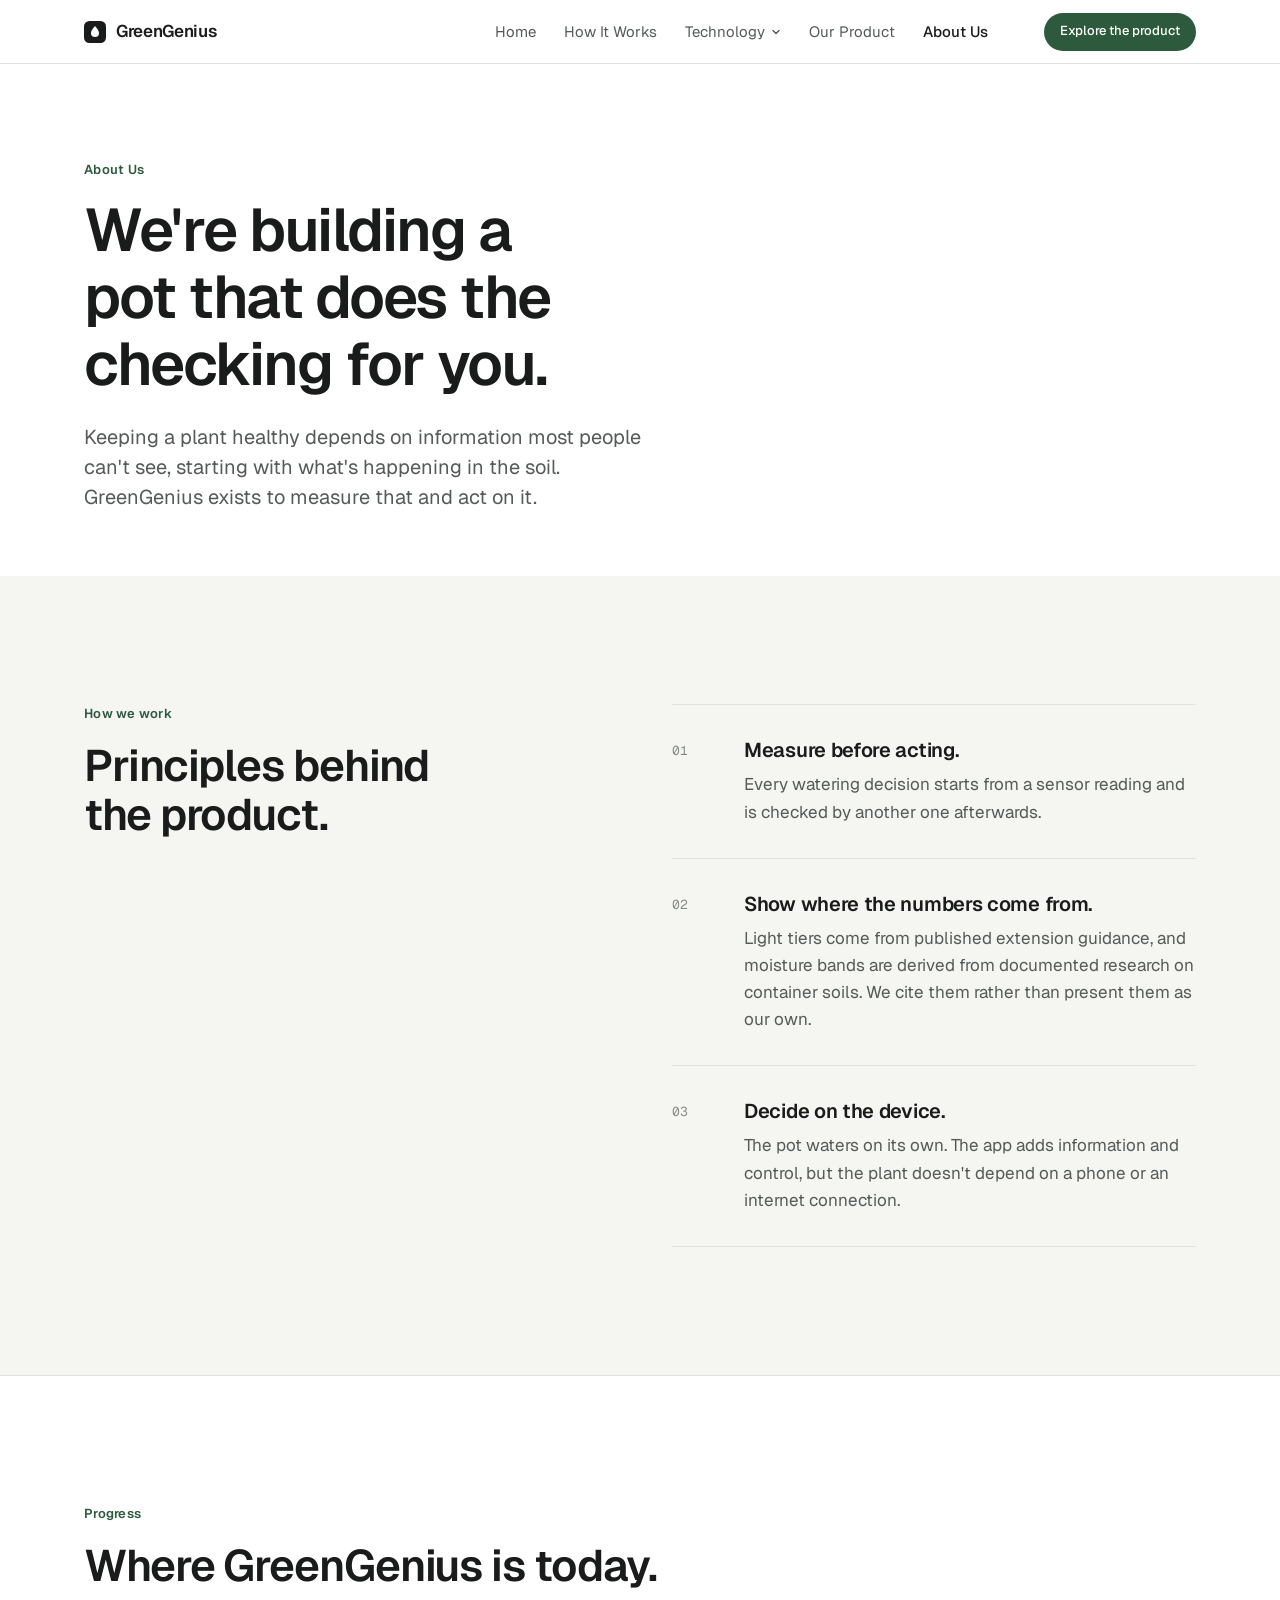
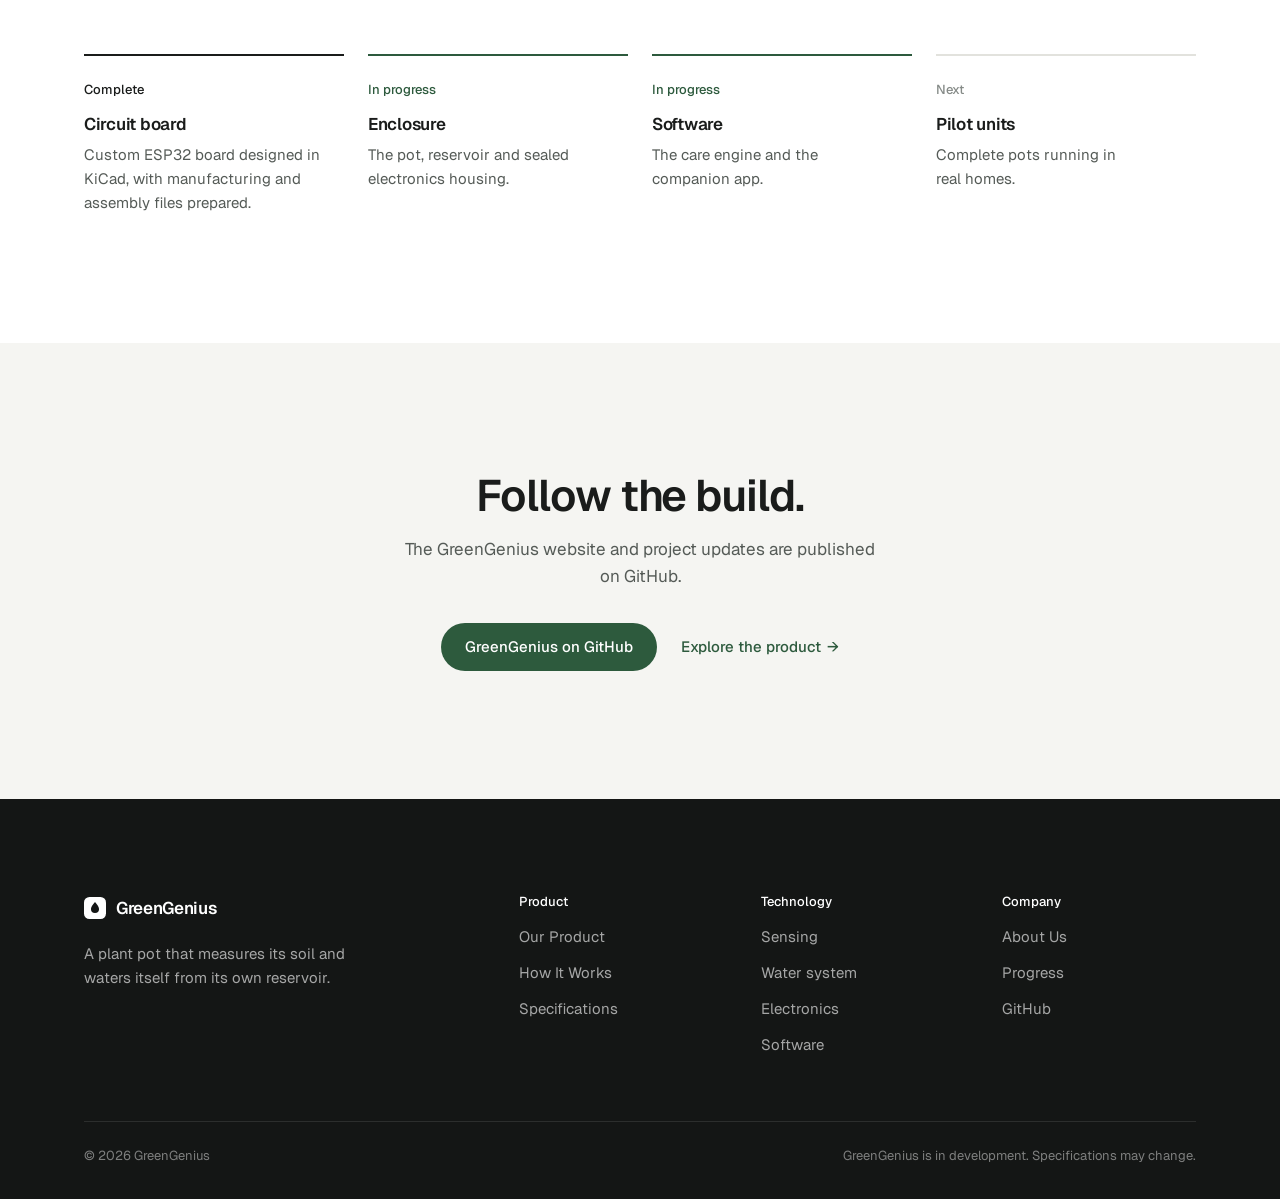
==== commit a9c71af1: "Redesign site as a five-page product site Replace the animated single-page landing with a restrained" ====
--- a/about.html
+++ b/about.html
@@ -1,266 +1,138 @@
 <!DOCTYPE html>
 <html lang="en">
 <head>
-    <meta charset="UTF-8">
-    <meta name="viewport" content="width=device-width, initial-scale=1.0">
-    <title>Company | GreenGenius</title>
-    <meta name="description" content="GreenGenius is a nine-person hardware company in Portland, Oregon, building Terra One. Our roadmap, our funding, our manufacturing partner and what we've committed to.">
-    <link rel="canonical" href="https://greengenius.co/about.html">
-    <meta name="theme-color" content="#10201a">
-    <link rel="icon" href="data:image/svg+xml,<svg xmlns='http://www.w3.org/2000/svg' viewBox='0 0 100 100'><rect width='100' height='100' rx='22' fill='%2310201a'/><path d='M50 22 33 43a22 22 0 1 0 34 0z' fill='%23b8f14a'/></svg>">
-    <link rel="preconnect" href="https://fonts.googleapis.com">
-    <link rel="preconnect" href="https://fonts.gstatic.com" crossorigin>
-    <link href="https://fonts.googleapis.com/css2?family=Inter:wght@400;500;600&family=Playfair+Display:ital,wght@0,700;0,800;1,800&display=swap" rel="stylesheet">
-    <link rel="stylesheet" href="styles.css">
+  <meta charset="utf-8">
+  <meta name="viewport" content="width=device-width, initial-scale=1">
+  <title>About Us — GreenGenius</title>
+  <meta name="description" content="Why we're building GreenGenius, how we work, and where the product is today.">
+  <link rel="canonical" href="https://greengeniusai.github.io/about.html">
+  <meta property="og:type" content="website">
+  <meta property="og:site_name" content="GreenGenius">
+  <meta property="og:title" content="About Us — GreenGenius">
+  <meta property="og:description" content="Why we're building GreenGenius, how we work, and where the product is today.">
+  <meta property="og:url" content="https://greengeniusai.github.io/about.html">
+  <meta name="theme-color" content="#ffffff">
+  <link rel="icon" href="data:image/svg+xml,%3Csvg xmlns='http://www.w3.org/2000/svg' viewBox='0 0 24 24'%3E%3Crect width='24' height='24' rx='6' fill='%231a1c1b'/%3E%3Cpath d='M12 5.5c2.6 3 4.4 5.3 4.4 7.6a4.4 4.4 0 0 1-8.8 0c0-2.3 1.8-4.6 4.4-7.6z' fill='%23fff'/%3E%3C/svg%3E">
+  <link rel="preconnect" href="https://fonts.googleapis.com">
+  <link rel="preconnect" href="https://fonts.gstatic.com" crossorigin>
+  <link rel="stylesheet" href="https://fonts.googleapis.com/css2?family=Geist:wght@400;500;600&family=Geist+Mono:wght@400;500&display=swap">
+  <link rel="stylesheet" href="css/styles.css">
 </head>
 <body>
-
-<a href="#main" class="visually-hidden">Skip to content</a>
-
-<nav id="navbar">
-    <a href="index.html" class="logo">GreenGenius</a>
-    <button class="nav-toggle" aria-label="Menu" aria-expanded="false" aria-controls="navLinks"><span></span><span></span><span></span></button>
-    <div class="nav-links" id="navLinks">
-        <a href="product.html">Terra One</a>
-        <a href="technology.html">Technology</a>
-        <a href="app.html">App</a>
-        <a href="about.html" class="active" aria-current="page">Company</a>
-        <a href="faq.html">FAQ</a>
-    </div>
-    <a href="product.html#reserve" class="btn nav-cta">Reserve — $89</a>
-</nav>
-
+<a class="skip-link" href="#main">Skip to content</a>
+<header class="site-nav">
+  <div class="container">
+    <a class="brand" href="index.html"><svg class="brand-mark" viewBox="0 0 24 24" aria-hidden="true"><rect width="24" height="24" rx="6" fill="#1a1c1b"/><path d="M12 5.5c2.6 3 4.4 5.3 4.4 7.6a4.4 4.4 0 0 1-8.8 0c0-2.3 1.8-4.6 4.4-7.6z" fill="#fff"/></svg>GreenGenius</a>
+    <button class="nav-toggle" aria-expanded="false" aria-controls="navMenu" aria-label="Open menu">
+      <svg class="i-open" viewBox="0 0 20 20" aria-hidden="true"><path d="M3 6h14M3 10h14M3 14h14" stroke="currentColor" stroke-width="1.6" stroke-linecap="round"/></svg>
+      <svg class="i-close" viewBox="0 0 20 20" aria-hidden="true"><path d="M5 5l10 10M15 5 5 15" stroke="currentColor" stroke-width="1.6" stroke-linecap="round"/></svg>
+    </button>
+    <nav class="nav-menu" id="navMenu" aria-label="Main">
+      <a class="nav-link" href="index.html">Home</a>
+      <a class="nav-link" href="how-it-works.html">How It Works</a>
+      <div class="nav-item">
+        <button class="nav-link" aria-expanded="false" aria-controls="techMenu">Technology <svg class="chev" viewBox="0 0 10 10" aria-hidden="true"><path d="M2 3.5 5 6.5 8 3.5" fill="none" stroke="currentColor" stroke-width="1.4" stroke-linecap="round" stroke-linejoin="round"/></svg></button>
+        <div class="dropdown" id="techMenu">
+          <a href="technology.html#sensing"><strong>Sensing</strong><span>Soil, light, air and water level</span></a>
+          <a href="technology.html#water"><strong>Water system</strong><span>Reservoir, pump and drip stake</span></a>
+          <a href="technology.html#electronics"><strong>Electronics</strong><span>ESP32 board, power and connectivity</span></a>
+          <a href="technology.html#software"><strong>Software</strong><span>Care engine and companion app</span></a>
+          <a class="dropdown-all" href="technology.html#specs">Full specifications</a>
+        </div>
+      </div>
+      <a class="nav-link" href="product.html">Our Product</a>
+      <a class="nav-link" href="about.html" aria-current="page">About Us</a>
+    </nav>
+    <a class="btn btn--primary btn--sm nav-cta" href="product.html">Explore the product</a>
+  </div>
+</header>
 <main id="main">
 
-    <header class="page-hero">
-        <div class="container">
-            <span class="reveal pill">Company</span>
-            <h1 class="reveal" style="margin-top:22px;">Nine people, <br><span style="font-style:italic;">one product.</span></h1>
-            <p class="reveal">GreenGenius is a hardware company in Portland, Oregon. We started in 2024 with a windowsill of dead basil and a question that turned out to be harder than it looked: why is watering a plant still guesswork?</p>
-        </div>
-    </header>
+  <section class="page-head">
+    <div class="container">
+      <span class="label">About Us</span>
+      <h1>We're building a pot that does the checking for you.</h1>
+      <p class="lead">Keeping a plant healthy depends on information most people can't see, starting with what's happening in the soil. GreenGenius exists to measure that and act on it.</p>
+    </div>
+  </section>
 
-    <!-- Mission -->
-    <section>
-        <div class="container" style="display:grid; grid-template-columns:0.75fr 1.25fr; gap:70px; align-items:start;">
-            <div class="section-head" style="margin-bottom:0;">
-                <span class="reveal eyebrow">Why we're doing this</span>
-                <h2 class="reveal">Boring problems, properly solved.</h2>
-            </div>
-            <div>
-                <p class="reveal" style="font-size:1.12rem; color:var(--text-muted);">Self-watering planters have existed for decades. Most of them are a wick and a saucer, and most of the "smart" ones are a moisture probe on a Bluetooth timer. Both fail the same way: they act on a schedule instead of on what the soil is doing.</p>
-                <p class="reveal" style="font-size:1.12rem; color:var(--text-muted); margin-top:18px;">Closing that loop properly — measure, dose, verify — took us four hardware revisions and eighteen months of units running in strangers' living rooms. It is not a glamorous problem. It is a solvable one, and nobody had bothered to solve it at a price a normal person would pay.</p>
-                <p class="reveal" style="font-size:1.12rem; color:var(--text-muted); margin-top:18px;">Terra One is the result. It is the only product we make, and it will be for a while.</p>
-            </div>
-        </div>
-    </section>
+  <section class="section section--alt">
+    <div class="container split split--top">
+      <div>
+        <span class="label">How we work</span>
+        <h2>Principles behind the product.</h2>
+      </div>
+      <ol class="points">
+        <li class="point"><span class="point-num">01</span><div><h3>Measure before acting.</h3><p>Every watering decision starts from a sensor reading and is checked by another one afterwards.</p></div></li>
+        <li class="point"><span class="point-num">02</span><div><h3>Show where the numbers come from.</h3><p>Light tiers come from published extension guidance, and moisture bands are derived from documented research on container soils. We cite them rather than present them as our own.</p></div></li>
+        <li class="point"><span class="point-num">03</span><div><h3>Decide on the device.</h3><p>The pot waters on its own. The app adds information and control, but the plant doesn't depend on a phone or an internet connection.</p></div></li>
+      </ol>
+    </div>
+  </section>
 
-    <!-- Principles -->
-    <section class="section-dark">
-        <div class="container">
-            <div class="section-head">
-                <span class="reveal eyebrow on-dark">How we operate</span>
-                <h2 class="reveal">Three commitments we've written down.</h2>
-            </div>
-            <div class="grid-3">
-                <div class="card reveal">
-                    <div class="num">01</div>
-                    <h3>You own what you bought</h3>
-                    <p>No subscription, and no feature moved behind one later. If we ever shut down, the final firmware release will remove the cloud dependency entirely so the hardware keeps working.</p>
-                </div>
-                <div class="card reveal">
-                    <div class="num">02</div>
-                    <h3>Repairable for seven years</h3>
-                    <p>Pumps, probes and cartridges are user-replaceable, sold at cost, and stocked for seven years from launch. The base opens with a Torx driver, not glue.</p>
-                </div>
-                <div class="card reveal">
-                    <div class="num">03</div>
-                    <h3>Published numbers or none</h3>
-                    <p>Every figure on this site names its source and sample size. Where we don't have data yet, we say so instead of rounding up to something more impressive.</p>
-                </div>
-            </div>
-        </div>
-    </section>
+  <section class="section" id="progress">
+    <div class="container">
+      <div class="section-head">
+        <span class="label">Progress</span>
+        <h2>Where GreenGenius is today.</h2>
+      </div>
+      <ol class="status">
+        <li class="is-done"><span class="state">Complete</span><h3>Circuit board</h3><p>Custom ESP32 board designed in KiCad, with manufacturing and assembly files prepared.</p></li>
+        <li class="is-active"><span class="state">In progress</span><h3>Enclosure</h3><p>The pot, reservoir and sealed electronics housing.</p></li>
+        <li class="is-active"><span class="state">In progress</span><h3>Software</h3><p>The care engine and the companion app.</p></li>
+        <li><span class="state">Next</span><h3>Pilot units</h3><p>Complete pots running in real homes.</p></li>
+      </ol>
+    </div>
+  </section>
 
-    <!-- Team as roles, not stock photos -->
-    <section class="section-moss" id="team">
-        <div class="container">
-            <div class="section-head">
-                <span class="reveal eyebrow on-dark">The team</span>
-                <h2 class="reveal">Who's actually building it.</h2>
-                <p class="reveal">Nine full-time people as of July 2026, split roughly like this. We're hiring an embedded firmware engineer and a supply-chain lead.</p>
-            </div>
-            <div class="role-grid">
-                <div class="role reveal">
-                    <span class="count">3</span>
-                    <div class="title">Hardware &amp; firmware</div>
-                    <p>Board design, sensor calibration, the dosing control loop and the OTA update pipeline.</p>
-                </div>
-                <div class="role reveal">
-                    <span class="count">2</span>
-                    <div class="title">Plant science</div>
-                    <p>Horticulturists who build and validate the species profiles against real growth outcomes, not published rules of thumb.</p>
-                </div>
-                <div class="role reveal">
-                    <span class="count">2</span>
-                    <div class="title">App &amp; backend</div>
-                    <p>iOS, Android and the sync service that stores readings and delivers firmware.</p>
-                </div>
-                <div class="role reveal">
-                    <span class="count">1</span>
-                    <div class="title">Industrial design</div>
-                    <p>The shell, the fill path, the tooling, and everything about how the thing feels to live with.</p>
-                </div>
-                <div class="role reveal">
-                    <span class="count">1</span>
-                    <div class="title">Operations</div>
-                    <p>Manufacturing, logistics, support, and answering the email you send us.</p>
-                </div>
-                <div class="role reveal" style="border-top-color:var(--accent);">
-                    <span class="count">2</span>
-                    <div class="title">Open roles</div>
-                    <p>Embedded firmware engineer and supply-chain lead, both Portland or remote-US. <a href="mailto:jobs@greengenius.co" class="link">jobs@greengenius.co</a></p>
-                </div>
-            </div>
-        </div>
-    </section>
-
-    <!-- Status: the kind of disclosure a real pre-launch company publishes -->
-    <section>
-        <div class="container">
-            <div class="section-head">
-                <span class="reveal eyebrow">Company status</span>
-                <h2 class="reveal">Where things stand.</h2>
-                <p class="reveal">Pre-launch hardware companies fail in predictable ways, and reservation holders deserve to see the risk. This is the current picture.</p>
-            </div>
-            <table class="spec-table reveal">
-                <caption>As of July 2026</caption>
-                <tbody>
-                    <tr><th scope="row">Founded</th><td>March 2024 · GreenGenius, Inc., Delaware C-corp, offices in Portland, OR</td></tr>
-                    <tr><th scope="row">Headcount</th><td>9 full-time, 2 open roles</td></tr>
-                    <tr><th scope="row">Funding</th><td>$2.4 M seed, closed February 2026, led by an institutional seed fund with participation from three hardware angels</td></tr>
-                    <tr><th scope="row">Runway</th><td>Funded through the first production run and approximately 14 months beyond it</td></tr>
-                    <tr><th scope="row">Manufacturing</th><td>Contract manufacturer in Shenzhen, selected March 2026 · tooling in progress · final assembly and QA in Portland</td></tr>
-                    <tr><th scope="row">Certification</th><td>FCC and CE testing scheduled for Q3 2026 · not yet certified</td></tr>
-                    <tr><th scope="row">First run</th><td>2,000 units · founder's pricing covers the first 500</td></tr>
-                    <tr><th scope="row">Known risk</th><td>Injection-mould tooling and radio certification are the two things most likely to move the ship date. We will email reservation holders if either slips.</td></tr>
-                </tbody>
-            </table>
-        </div>
-    </section>
-
-    <!-- Impact -->
-    <section id="impact" class="section-dark">
-        <div class="container center">
-            <span class="reveal eyebrow on-dark">Materials &amp; impact</span>
-            <h2 class="reveal" style="font-size:clamp(2rem,4.6vw,3.2rem); margin-bottom:20px;">Three claims, all checkable.</h2>
-            <p class="reveal" style="max-width:640px; margin:0 auto 46px; color:var(--text-inverse);">Sustainability marketing is mostly unfalsifiable. We've limited ourselves to commitments that can be audited, and we publish the caveats alongside them.</p>
-            <div class="stats">
-                <div class="stat reveal"><div class="big tnum">1%</div><p>of revenue to reforestation, from unit one</p></div>
-                <div class="stat reveal"><div class="big tnum">100%</div><p>post-consumer recycled housing</p></div>
-                <div class="stat reveal"><div class="big tnum">7 yrs</div><p>spare parts &amp; repair support</p></div>
-            </div>
-            <p class="reveal" style="max-width:640px; margin:44px auto 0; font-size:0.9rem; color:rgba(255,255,255,0.5);">Caveats, stated up front: the housing is recycled polypropylene, but the electronics inside it are not recycled and we don't claim otherwise. The 1% is of gross revenue, not profit, and we'll publish the amount and recipient annually starting the first full year after launch.</p>
-        </div>
-    </section>
-
-    <!-- Roadmap -->
-    <section class="section-moss" id="roadmap">
-        <div class="container">
-            <div class="section-head">
-                <span class="reveal eyebrow on-dark">Roadmap</span>
-                <h2 class="reveal">What's shipped, and what hasn't.</h2>
-            </div>
-            <div class="timeline reveal">
-                <div class="t-item done">
-                    <div class="when">2024 — Complete</div>
-                    <h3>First working prototype</h3>
-                    <p>Breadboard sensor array and an open-loop pump. It watered on a timer and flooded things. Useful mainly for proving the closed loop was the actual product.</p>
-                </div>
-                <div class="t-item done">
-                    <div class="when">2025 — Complete</div>
-                    <h3>Revs 2 to 4, and the home pilot</h3>
-                    <p>Custom ESP32 board, isolated analog grounds, and the dose-wait-verify step that ended the flooding. Forty units placed in homes from May 2025.</p>
-                </div>
-                <div class="t-item done">
-                    <div class="when">Feb 2026 — Complete</div>
-                    <h3>Seed round and rev 5</h3>
-                    <p>$2.4 M closed. Production-intent design frozen, manufacturing partner selected, tooling started.</p>
-                </div>
-                <div class="t-item">
-                    <div class="when">Q3 2026 — In progress</div>
-                    <h3>Certification and first article</h3>
-                    <p>FCC and CE testing, tooling trials, and a first-article run to validate the line before mass production.</p>
-                </div>
-                <div class="t-item">
-                    <div class="when">Q4 2026 — Planned</div>
-                    <h3>Founder's edition ships</h3>
-                    <p>First 2,000 units to reservation holders, US only. The app ships alongside on iOS and Android.</p>
-                </div>
-                <div class="t-item">
-                    <div class="when">2027 — Planned</div>
-                    <h3>EU shipping and species library v2</h3>
-                    <p>European certification and distribution, plus an expanded profile set built from the first year of anonymised field data.</p>
-                </div>
-            </div>
-        </div>
-    </section>
-
-    <section class="cta-band">
-        <div class="container">
-            <h2 class="reveal">Come along for the first run.</h2>
-            <p class="reveal">Reserving is free, non-binding, and holds founder's pricing until we ship.</p>
-            <div class="reveal cta-actions">
-                <a href="product.html#reserve" class="btn btn-forest" style="border-radius:40px;padding:17px 40px;">Reserve for $89</a>
-                <a href="mailto:hello@greengenius.co" class="btn btn-ghost">Email the team</a>
-            </div>
-        </div>
-    </section>
+  <section class="section section--alt cta">
+    <div class="container">
+      <h2>Follow the build.</h2>
+      <p>The GreenGenius website and project updates are published on GitHub.</p>
+      <div class="actions"><a class="btn btn--primary" href="https://github.com/GreenGeniusAI">GreenGenius on GitHub</a><a class="link-arrow" href="product.html">Explore the product</a></div>
+    </div>
+  </section>
 
 </main>
-
 <footer class="site-footer">
-    <div class="container">
-        <div class="footer-grid">
-            <div>
-                <a href="index.html" class="logo">GreenGenius</a>
-                <p class="blurb">Connected hardware for keeping living things alive. Built in Portland, Oregon.</p>
-                <form class="field-row on-dark-form" data-signup data-endpoint="" style="margin-top:20px;" novalidate>
-                    <label for="footer-email" class="visually-hidden">Email address</label>
-                    <input type="email" id="footer-email" name="email" placeholder="Email for launch updates" autocomplete="email" required>
-                    <button class="btn btn-accent" style="padding:13px 20px;">Join</button>
-                </form>
-                <p class="form-msg" role="status" aria-live="polite"></p>
-            </div>
-            <div class="footer-col">
-                <h4>Product</h4>
-                <a href="product.html">Terra One</a>
-                <a href="technology.html">Technology</a>
-                <a href="app.html">Companion app</a>
-                <a href="product.html#reserve">Reserve</a>
-            </div>
-            <div class="footer-col">
-                <h4>Company</h4>
-                <a href="about.html">About</a>
-                <a href="about.html#roadmap">Roadmap</a>
-                <a href="faq.html">FAQ &amp; support</a>
-                <a href="mailto:press@greengenius.co">Press</a>
-            </div>
-            <div class="footer-col">
-                <h4>Contact</h4>
-                <a href="mailto:hello@greengenius.co">hello@greengenius.co</a>
-                <a href="mailto:support@greengenius.co">support@greengenius.co</a>
-                <a href="legal.html#privacy">Privacy</a>
-                <a href="legal.html#terms">Terms</a>
-            </div>
-        </div>
-        <div class="footer-note">
-            <span>© <span data-year>2026</span> GreenGenius, Inc. · Portland, OR</span>
-            <span>Terra One ships Q4 2026. Specifications are pre-production and subject to change.</span>
-        </div>
+  <div class="container">
+    <div class="footer-grid">
+      <div>
+        <a class="brand" href="index.html"><svg class="brand-mark" viewBox="0 0 24 24" aria-hidden="true"><rect width="24" height="24" rx="6" fill="#ffffff"/><path d="M12 5.5c2.6 3 4.4 5.3 4.4 7.6a4.4 4.4 0 0 1-8.8 0c0-2.3 1.8-4.6 4.4-7.6z" fill="#141615"/></svg>GreenGenius</a>
+        <p class="footer-about">A plant pot that measures its soil and waters itself from its own reservoir.</p>
+      </div>
+      <div class="footer-col">
+        <h2>Product</h2>
+        <ul>
+          <li><a href="product.html">Our Product</a></li>
+          <li><a href="how-it-works.html">How It Works</a></li>
+          <li><a href="technology.html#specs">Specifications</a></li>
+        </ul>
+      </div>
+      <div class="footer-col">
+        <h2>Technology</h2>
+        <ul>
+          <li><a href="technology.html#sensing">Sensing</a></li>
+          <li><a href="technology.html#water">Water system</a></li>
+          <li><a href="technology.html#electronics">Electronics</a></li>
+          <li><a href="technology.html#software">Software</a></li>
+        </ul>
+      </div>
+      <div class="footer-col">
+        <h2>Company</h2>
+        <ul>
+          <li><a href="about.html">About Us</a></li>
+          <li><a href="about.html#progress">Progress</a></li>
+          <li><a href="https://github.com/GreenGeniusAI">GitHub</a></li>
+        </ul>
+      </div>
     </div>
+    <div class="footer-base">
+      <span>© <span data-year>2026</span> GreenGenius</span>
+      <span>GreenGenius is in development. Specifications may change.</span>
+    </div>
+  </div>
 </footer>
-
-<script src="site.js" defer></script>
+<script src="js/site.js" defer></script>
 </body>
 </html>
--- a/css/styles.css
+++ b/css/styles.css
@@ -0,0 +1,354 @@
+/* ==========================================================================
+   GreenGenius — site styles
+   One stylesheet for every page. Tokens first, then base, layout, components.
+   Motion: only hover/focus feedback and menu/dropdown open states transition.
+   ========================================================================== */
+
+/* ---------- tokens ---------- */
+:root {
+  /* colour */
+  --bg: #ffffff;
+  --bg-alt: #f5f5f2;
+  --bg-stage: #ededea;
+  --ink: #1a1c1b;
+  --ink-2: #555b57;
+  --ink-3: #868b88;
+  --line: #e2e2dd;
+  --line-strong: #cfcfc9;
+  --accent: #2d5a3d;        /* used for primary actions and active states only */
+  --accent-hover: #234a31;
+  --accent-tint: #e8efe9;
+  --footer: #141615;
+
+  /* type */
+  --font: "Geist", -apple-system, BlinkMacSystemFont, "Segoe UI", sans-serif;
+  --mono: "Geist Mono", ui-monospace, "SF Mono", Menlo, monospace;
+  --fs-xs: 0.8125rem;   /* 13 */
+  --fs-sm: 0.9375rem;   /* 15 */
+  --fs-md: 1.0625rem;   /* 17 */
+  --fs-lg: 1.25rem;     /* 20 */
+  --fs-xl: clamp(1.5rem, 2.4vw, 1.75rem);   /* 24-28 */
+  --fs-2xl: clamp(1.875rem, 3.6vw, 2.75rem); /* 30-44 */
+  --fs-3xl: clamp(2.375rem, 5vw, 3.75rem);   /* 38-60 */
+
+  /* spacing (4px base) */
+  --s1: 4px; --s2: 8px; --s3: 12px; --s4: 16px; --s5: 24px;
+  --s6: 32px; --s7: 48px; --s8: 64px; --s9: 96px; --s10: 128px;
+
+  --maxw: 1160px;
+  --gutter: 24px;
+  --radius: 10px;
+  --nav-h: 64px;
+  --t: 150ms ease;
+}
+
+/* ---------- base ---------- */
+*, *::before, *::after { box-sizing: border-box; margin: 0; padding: 0; }
+html { -webkit-text-size-adjust: 100%; scroll-padding-top: calc(var(--nav-h) + 24px); }
+body {
+  font-family: var(--font);
+  font-size: var(--fs-md);
+  line-height: 1.6;
+  color: var(--ink);
+  background: var(--bg);
+  -webkit-font-smoothing: antialiased;
+}
+img, svg { display: block; max-width: 100%; }
+a { color: inherit; }
+button { font: inherit; color: inherit; background: none; border: 0; cursor: pointer; }
+ul, ol { list-style: none; }
+:focus-visible { outline: 2px solid var(--accent); outline-offset: 3px; border-radius: 4px; }
+
+h1, h2, h3, h4 { font-weight: 600; line-height: 1.12; letter-spacing: -0.025em; text-wrap: balance; }
+h1 { font-size: var(--fs-3xl); }
+h2 { font-size: var(--fs-2xl); }
+h3 { font-size: var(--fs-lg); letter-spacing: -0.015em; line-height: 1.3; }
+h4 { font-size: var(--fs-md); letter-spacing: -0.01em; line-height: 1.35; }
+p { text-wrap: pretty; }
+
+.skip-link {
+  position: absolute; left: var(--s4); top: -100px; z-index: 200;
+  background: var(--ink); color: #fff; padding: var(--s2) var(--s4); border-radius: 6px; text-decoration: none;
+}
+.skip-link:focus { top: var(--s3); }
+.visually-hidden { position: absolute !important; width: 1px; height: 1px; overflow: hidden; clip: rect(0 0 0 0); white-space: nowrap; }
+
+/* ---------- layout ---------- */
+.container { width: 100%; max-width: var(--maxw); margin: 0 auto; padding: 0 var(--gutter); }
+.section { padding: var(--s10) 0; }
+.section--alt { background: var(--bg-alt); }
+.section--tight { padding: var(--s9) 0; }
+.section + .section:not(.section--alt) { border-top: 1px solid var(--line); }
+.section--alt + .section { border-top: 0; }
+
+.split { display: grid; grid-template-columns: 1fr 1fr; gap: var(--s8); align-items: center; }
+.split--wide-right { grid-template-columns: 5fr 7fr; }
+.split--top { align-items: start; }
+
+.label {
+  display: block; font-size: var(--fs-xs); font-weight: 600; letter-spacing: 0.02em;
+  color: var(--accent); margin-bottom: var(--s4);
+}
+.lead { font-size: var(--fs-lg); line-height: 1.5; color: var(--ink-2); max-width: 36ch; }
+.body-copy { color: var(--ink-2); max-width: 60ch; }
+.body-copy + .body-copy { margin-top: var(--s4); }
+.muted { color: var(--ink-3); font-size: var(--fs-sm); }
+.section-head { max-width: 640px; margin-bottom: var(--s8); }
+.section-head h2 + p { margin-top: var(--s4); }
+
+/* page header (inner pages) */
+.page-head { padding: calc(var(--nav-h) + var(--s9)) 0 var(--s8); }
+.page-head h1 { max-width: 16ch; }
+.page-head .lead { margin-top: var(--s5); max-width: 46ch; }
+
+/* ---------- buttons & links ---------- */
+.btn {
+  display: inline-flex; align-items: center; justify-content: center;
+  height: 48px; padding: 0 var(--s5); border-radius: 999px;
+  font-size: var(--fs-sm); font-weight: 500; text-decoration: none; white-space: nowrap;
+  transition: background-color var(--t), color var(--t), border-color var(--t);
+}
+.btn--primary { background: var(--accent); color: #fff; }
+.btn--primary:hover { background: var(--accent-hover); }
+.btn--secondary { border: 1px solid var(--line-strong); color: var(--ink); }
+.btn--secondary:hover { border-color: var(--ink); }
+.btn--sm { height: 38px; padding: 0 var(--s4); font-size: var(--fs-xs); }
+
+.link-arrow {
+  display: inline-flex; align-items: center; gap: 6px;
+  color: var(--accent); font-weight: 500; font-size: var(--fs-sm); text-decoration: none;
+}
+.link-arrow::after { content: "→"; transition: transform var(--t); }
+.link-arrow:hover { text-decoration: underline; text-underline-offset: 3px; }
+.link-arrow:hover::after { transform: translateX(2px); }
+.actions { display: flex; flex-wrap: wrap; align-items: center; gap: var(--s4) var(--s5); margin-top: var(--s6); }
+
+/* ---------- navigation ---------- */
+.site-nav {
+  position: fixed; inset: 0 0 auto 0; z-index: 100; height: var(--nav-h);
+  background: rgba(255, 255, 255, 0.94);
+  border-bottom: 1px solid var(--line);
+}
+@supports (backdrop-filter: blur(1px)) {
+  .site-nav { background: rgba(255, 255, 255, 0.82); backdrop-filter: saturate(180%) blur(16px); -webkit-backdrop-filter: saturate(180%) blur(16px); }
+}
+.site-nav .container { height: 100%; display: flex; align-items: center; gap: var(--s6); }
+.brand { display: inline-flex; align-items: center; gap: 10px; font-weight: 600; font-size: 1.0625rem; letter-spacing: -0.02em; text-decoration: none; color: var(--ink); }
+.brand-mark { width: 22px; height: 22px; flex: none; }
+.nav-menu { display: flex; align-items: center; gap: var(--s1); margin-left: auto; }
+.nav-link {
+  display: inline-flex; align-items: center; gap: 6px; height: 36px; padding: 0 var(--s3);
+  border-radius: 8px; font-size: var(--fs-sm); color: var(--ink-2); text-decoration: none;
+  transition: color var(--t), background-color var(--t);
+}
+.nav-link:hover { color: var(--ink); background: var(--bg-alt); }
+.nav-link[aria-current="page"] { color: var(--ink); font-weight: 500; }
+.nav-cta { margin-left: var(--s3); }
+.chev { width: 10px; height: 10px; transition: transform var(--t); }
+.nav-item { position: relative; }
+.nav-item [aria-expanded="true"] .chev { transform: rotate(180deg); }
+
+.dropdown {
+  position: absolute; top: calc(100% + 8px); left: -8px; min-width: 280px;
+  background: #fff; border: 1px solid var(--line); border-radius: 12px; padding: var(--s2);
+  box-shadow: 0 12px 32px -12px rgba(20, 22, 21, 0.18);
+  opacity: 0; visibility: hidden; transform: translateY(-4px);
+  transition: opacity var(--t), transform var(--t), visibility 0s linear 150ms;
+}
+.nav-item.open .dropdown { opacity: 1; visibility: visible; transform: none; transition: opacity var(--t), transform var(--t), visibility 0s; }
+.dropdown a { display: block; padding: 10px var(--s3); border-radius: 8px; text-decoration: none; transition: background-color var(--t); }
+.dropdown a:hover, .dropdown a:focus-visible { background: var(--bg-alt); }
+.dropdown strong { display: block; font-size: var(--fs-sm); font-weight: 500; }
+.dropdown span { display: block; font-size: var(--fs-xs); color: var(--ink-3); }
+.dropdown .dropdown-all { border-top: 1px solid var(--line); margin-top: var(--s1); padding-top: var(--s3); border-radius: 0 0 8px 8px; font-size: var(--fs-xs); color: var(--accent); font-weight: 500; }
+
+.nav-toggle { display: none; margin-left: auto; width: 40px; height: 40px; border-radius: 8px; place-items: center; }
+.nav-toggle:hover { background: var(--bg-alt); }
+.nav-toggle svg { width: 20px; height: 20px; }
+.nav-toggle .i-close { display: none; }
+.nav-toggle[aria-expanded="true"] .i-open { display: none; }
+.nav-toggle[aria-expanded="true"] .i-close { display: block; }
+
+/* ---------- hero ---------- */
+.hero { padding: calc(var(--nav-h) + var(--s8)) 0 var(--s9); }
+.hero .split { grid-template-columns: 5fr 6fr; }
+.hero h1 { max-width: 13ch; }
+.hero .lead { margin-top: var(--s5); }
+
+/* ---------- product stage (static image now, 3D model later) ---------- */
+.stage {
+  position: relative; overflow: hidden;
+  background: var(--bg-stage); border-radius: var(--radius);
+  aspect-ratio: 4 / 5;
+}
+.stage--wide { aspect-ratio: 16 / 9; }
+.stage > img, .stage > canvas { position: absolute; inset: 0; width: 100%; height: 100%; object-fit: contain; }
+.stage canvas { cursor: grab; touch-action: none; }
+.stage canvas:active { cursor: grabbing; }
+.stage-empty {
+  position: absolute; inset: 0; display: grid; place-content: center; justify-items: center; gap: var(--s2);
+  text-align: center; color: var(--ink-3); font-size: var(--fs-xs); padding: var(--s5);
+}
+.stage-empty svg { width: 40px; height: 40px; color: var(--line-strong); }
+.stage-caption { display: flex; justify-content: space-between; gap: var(--s4); margin-top: var(--s3); font-size: var(--fs-xs); color: var(--ink-3); }
+.stage-hint { position: absolute; left: 50%; bottom: var(--s4); transform: translateX(-50%); font-size: var(--fs-xs); color: var(--ink-3); background: rgba(255,255,255,0.8); padding: 4px 10px; border-radius: 999px; pointer-events: none; }
+
+/* ---------- numbered points (problem / steps) ---------- */
+.points { display: grid; gap: 0; border-top: 1px solid var(--line); }
+.point { display: grid; grid-template-columns: 56px 1fr; gap: var(--s4); padding: var(--s6) 0; border-bottom: 1px solid var(--line); }
+.point-num { font-family: var(--mono); font-size: var(--fs-xs); color: var(--ink-3); padding-top: 4px; }
+.point h3 { margin-bottom: var(--s2); }
+.point p { color: var(--ink-2); }
+
+/* ---------- value columns ---------- */
+.columns { display: grid; grid-template-columns: repeat(3, 1fr); gap: var(--s7); }
+.column { padding-top: var(--s5); border-top: 1px solid var(--ink); }
+.column h3 { margin-bottom: var(--s3); }
+.column p { color: var(--ink-2); font-size: var(--fs-sm); }
+
+/* ---------- flow diagram (sense -> decide -> act) ---------- */
+.flow { display: grid; grid-template-columns: 1fr auto 1fr auto 1fr; align-items: stretch; gap: var(--s4); }
+.flow-node { border: 1px solid var(--line-strong); border-radius: var(--radius); padding: var(--s5); background: var(--bg); }
+.flow-node--core { border-color: var(--ink); }
+.flow-node h3 { font-size: var(--fs-md); margin-bottom: var(--s1); }
+.flow-node .role { font-family: var(--mono); font-size: var(--fs-xs); color: var(--ink-3); display: block; margin-bottom: var(--s4); }
+.flow-node ul { display: grid; gap: var(--s2); font-size: var(--fs-sm); color: var(--ink-2); }
+.flow-node li { display: flex; justify-content: space-between; gap: var(--s3); padding-top: var(--s2); border-top: 1px solid var(--line); }
+.flow-node li span:last-child { color: var(--ink-3); font-size: var(--fs-xs); text-align: right; }
+.flow-arrow { display: grid; place-items: center; color: var(--ink-3); }
+.flow-arrow svg { width: 28px; height: 28px; }
+.flow-note { margin-top: var(--s5); }
+
+/* ---------- ordered cycle ---------- */
+.cycle { display: grid; grid-template-columns: repeat(4, 1fr); gap: var(--s6); counter-reset: c; }
+.cycle li { padding-top: var(--s5); border-top: 1px solid var(--line-strong); }
+.cycle li::before { counter-increment: c; content: "0" counter(c); display: block; font-family: var(--mono); font-size: var(--fs-xs); color: var(--accent); margin-bottom: var(--s4); }
+.cycle h3 { font-size: var(--fs-md); margin-bottom: var(--s2); }
+.cycle p { font-size: var(--fs-sm); color: var(--ink-2); }
+
+/* ---------- tabs ---------- */
+.tablist { display: flex; gap: var(--s1); border-bottom: 1px solid var(--line); overflow-x: auto; scrollbar-width: none; margin-bottom: var(--s7); }
+.tablist::-webkit-scrollbar { display: none; }
+.tab {
+  position: relative; flex: none; padding: var(--s3) var(--s4); font-size: var(--fs-sm); color: var(--ink-2);
+  transition: color var(--t);
+}
+.tab:hover { color: var(--ink); }
+.tab[aria-selected="true"] { color: var(--ink); font-weight: 500; }
+.tab[aria-selected="true"]::after { content: ""; position: absolute; left: var(--s4); right: var(--s4); bottom: -1px; height: 2px; background: var(--ink); }
+.tabpanel[hidden] { display: none; }
+.tabpanel .split { align-items: start; }
+.tabpanel h2 { font-size: var(--fs-xl); margin-bottom: var(--s4); }
+
+/* ---------- definition lists / specs ---------- */
+.specs { border-top: 1px solid var(--line); }
+.spec { display: grid; grid-template-columns: minmax(140px, 2fr) 3fr; gap: var(--s4); padding: var(--s4) 0; border-bottom: 1px solid var(--line); font-size: var(--fs-sm); }
+.spec dt { color: var(--ink-3); }
+.spec dd { color: var(--ink); }
+.spec dd small { display: block; color: var(--ink-3); font-size: var(--fs-xs); margin-top: 2px; }
+.pending { color: var(--ink-3); font-style: italic; }
+.spec-group + .spec-group { margin-top: var(--s7); }
+.spec-group h3 { font-size: var(--fs-md); margin-bottom: var(--s4); }
+.specs-cols { display: grid; grid-template-columns: repeat(2, 1fr); gap: var(--s7) var(--s8); }
+
+/* ---------- care band selector ---------- */
+.selector { display: grid; grid-template-columns: 1fr 1fr; gap: var(--s8); align-items: start; }
+.options { display: grid; gap: var(--s2); }
+.option {
+  display: grid; grid-template-columns: 1fr auto; gap: var(--s1) var(--s4); align-items: baseline;
+  text-align: left; width: 100%; padding: var(--s4) var(--s5);
+  border: 1px solid var(--line); border-radius: var(--radius); background: var(--bg);
+  transition: border-color var(--t), background-color var(--t);
+}
+.option:hover { border-color: var(--line-strong); }
+.option[aria-checked="true"] { border-color: var(--accent); background: var(--accent-tint); }
+.option strong { font-weight: 500; }
+.option span { font-size: var(--fs-xs); color: var(--ink-3); grid-column: 1 / -1; }
+.option em { font-style: normal; font-family: var(--mono); font-size: var(--fs-xs); color: var(--ink-2); }
+.readout { border: 1px solid var(--line); border-radius: var(--radius); padding: var(--s6); background: var(--bg); }
+.readout h3 { font-size: var(--fs-xl); }
+.readout .muted { margin-top: var(--s1); }
+.scale { margin: var(--s6) 0 var(--s5); }
+.scale-track { position: relative; height: 40px; border-radius: 6px; background: linear-gradient(90deg, #e9e2d6, #d7e3d6 55%, #cfdde6); }
+.scale-band { position: absolute; top: 0; bottom: 0; background: rgba(45, 90, 61, 0.22); border-left: 2px solid var(--accent); border-right: 2px solid var(--accent); transition: left 200ms ease, width 200ms ease; }
+.scale-labels { display: flex; justify-content: space-between; margin-top: var(--s2); font-family: var(--mono); font-size: 0.75rem; color: var(--ink-3); }
+.readout dl { display: grid; grid-template-columns: 1fr 1fr; gap: var(--s4); }
+.readout dt { font-size: var(--fs-xs); color: var(--ink-3); }
+.readout dd { font-size: var(--fs-lg); font-weight: 500; font-variant-numeric: tabular-nums; }
+
+/* ---------- table ---------- */
+.table-wrap { overflow-x: auto; }
+table { width: 100%; border-collapse: collapse; font-size: var(--fs-sm); }
+th, td { text-align: left; padding: var(--s3) var(--s4) var(--s3) 0; border-bottom: 1px solid var(--line); vertical-align: top; }
+th { font-size: var(--fs-xs); font-weight: 500; color: var(--ink-3); }
+td:first-child { font-weight: 500; white-space: nowrap; }
+td { color: var(--ink-2); }
+td.num { font-variant-numeric: tabular-nums; white-space: nowrap; }
+.source { margin-top: var(--s4); font-size: var(--fs-xs); color: var(--ink-3); }
+
+/* ---------- status ---------- */
+.status { display: grid; grid-template-columns: repeat(4, 1fr); gap: var(--s5); }
+.status li { padding-top: var(--s5); border-top: 2px solid var(--line); }
+.status li.is-done { border-top-color: var(--ink); }
+.status li.is-active { border-top-color: var(--accent); }
+.status .state { display: block; font-size: var(--fs-xs); font-weight: 500; margin-bottom: var(--s3); color: var(--ink-3); }
+.status .is-done .state { color: var(--ink); }
+.status .is-active .state { color: var(--accent); }
+.status h3 { font-size: var(--fs-md); margin-bottom: var(--s2); }
+.status p { font-size: var(--fs-sm); color: var(--ink-2); }
+
+/* ---------- closing CTA ---------- */
+.cta { text-align: center; }
+.cta h2 { max-width: 20ch; margin: 0 auto; }
+.cta p { margin: var(--s4) auto 0; max-width: 46ch; color: var(--ink-2); }
+.cta .actions { justify-content: center; }
+
+/* ---------- footer ---------- */
+.site-footer { background: var(--footer); color: rgba(255, 255, 255, 0.62); font-size: var(--fs-sm); padding: var(--s9) 0 var(--s6); }
+.footer-grid { display: grid; grid-template-columns: 2fr 1fr 1fr 1fr; gap: var(--s7); padding-bottom: var(--s8); }
+.site-footer .brand { color: #fff; }
+.footer-about { margin-top: var(--s4); max-width: 30ch; }
+.footer-col h2 { font-size: var(--fs-xs); font-weight: 500; letter-spacing: 0; color: #fff; margin-bottom: var(--s4); }
+.footer-col ul { display: grid; gap: var(--s3); }
+.footer-col a { text-decoration: none; transition: color var(--t); }
+.footer-col a:hover { color: #fff; }
+.footer-base { display: flex; flex-wrap: wrap; justify-content: space-between; gap: var(--s3); padding-top: var(--s5); border-top: 1px solid rgba(255, 255, 255, 0.1); font-size: var(--fs-xs); color: rgba(255, 255, 255, 0.45); }
+
+/* ---------- responsive ---------- */
+@media (max-width: 1020px) {
+  .nav-menu, .nav-cta { display: none; }
+  .nav-toggle { display: grid; }
+  .site-nav.menu-open { height: auto; bottom: 0; background: #fff; overflow-y: auto; backdrop-filter: none; -webkit-backdrop-filter: none; }
+  .site-nav.menu-open .container { height: auto; flex-wrap: wrap; align-content: flex-start; padding-top: 12px; padding-bottom: var(--s6); }
+  .site-nav.menu-open .nav-menu { display: flex; flex-direction: column; align-items: stretch; width: 100%; margin: var(--s4) 0 0; gap: 0; }
+  .site-nav.menu-open .nav-cta { display: inline-flex; width: 100%; margin: var(--s5) 0 0; }
+  .site-nav.menu-open .nav-link { height: 52px; width: 100%; font-size: var(--fs-md); color: var(--ink); border-bottom: 1px solid var(--line); border-radius: 0; padding: 0; justify-content: space-between; }
+  .site-nav.menu-open .nav-link:hover { background: none; }
+  .site-nav.menu-open .dropdown { position: static; box-shadow: none; border: 0; padding: 0 0 var(--s2); min-width: 0; display: none; opacity: 1; visibility: visible; transform: none; }
+  .site-nav.menu-open .nav-item.open .dropdown { display: block; }
+  .site-nav.menu-open .dropdown a { padding: 10px 0 10px var(--s4); }
+  .site-nav.menu-open .dropdown a:hover { background: none; }
+  .hero .split, .split, .split--wide-right, .selector { grid-template-columns: 1fr; gap: var(--s7); }
+  .flow { grid-template-columns: 1fr; }
+  .flow-arrow svg { transform: rotate(90deg); }
+  .cycle, .status { grid-template-columns: 1fr 1fr; }
+  .columns { grid-template-columns: 1fr; gap: var(--s6); }
+  .footer-grid { grid-template-columns: 1fr 1fr; }
+  .footer-grid > :first-child { grid-column: 1 / -1; }
+  .specs-cols { grid-template-columns: 1fr; }
+}
+@media (max-width: 640px) {
+  :root { --gutter: 16px; }
+  .section { padding: var(--s9) 0; }
+  .section--tight { padding: var(--s8) 0; }
+  .hero { padding-top: calc(var(--nav-h) + var(--s6)); }
+  .page-head { padding-top: calc(var(--nav-h) + var(--s8)); }
+  .cycle, .status { grid-template-columns: 1fr; }
+  .point { grid-template-columns: 40px 1fr; }
+  .spec { grid-template-columns: 1fr; gap: 2px; }
+  .stage { aspect-ratio: 1 / 1; }
+  .stage--wide { aspect-ratio: 4 / 3; }
+}
+@media (prefers-reduced-motion: reduce) {
+  *, *::before, *::after { transition: none !important; }
+}
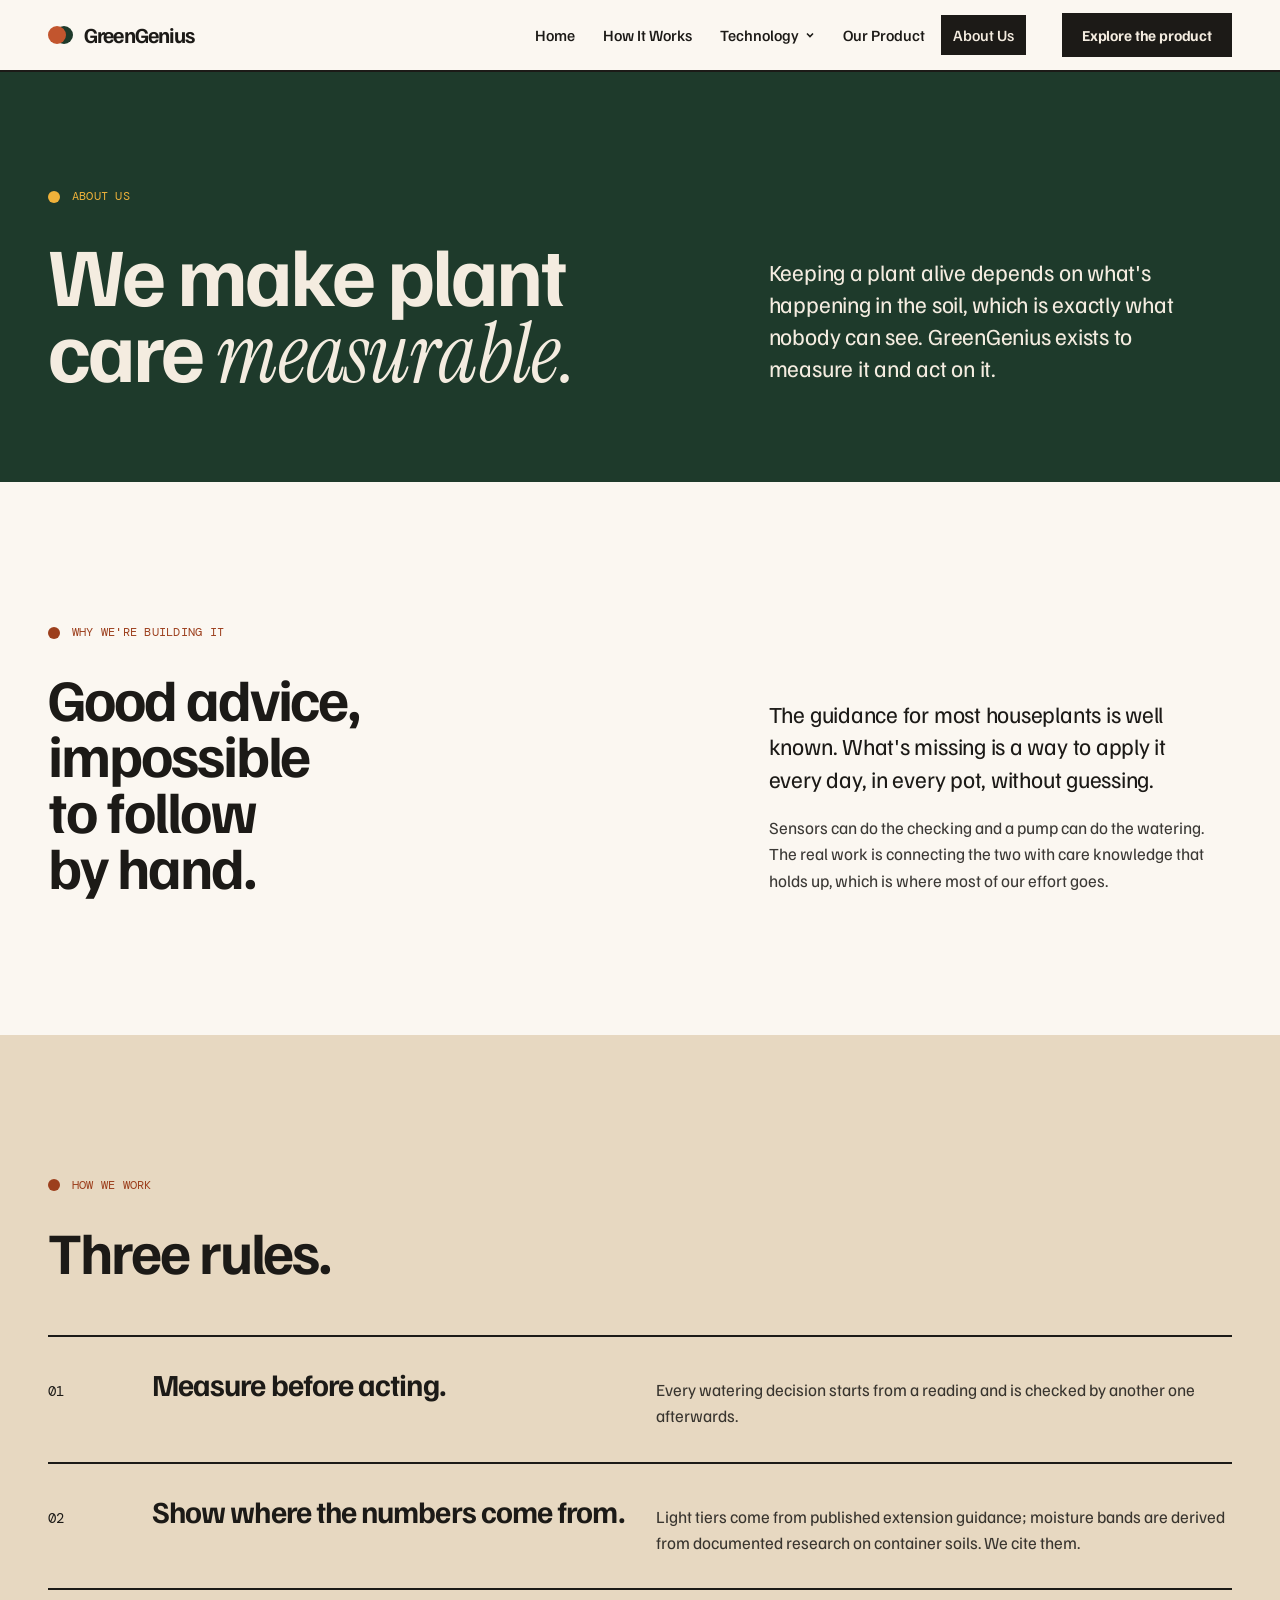
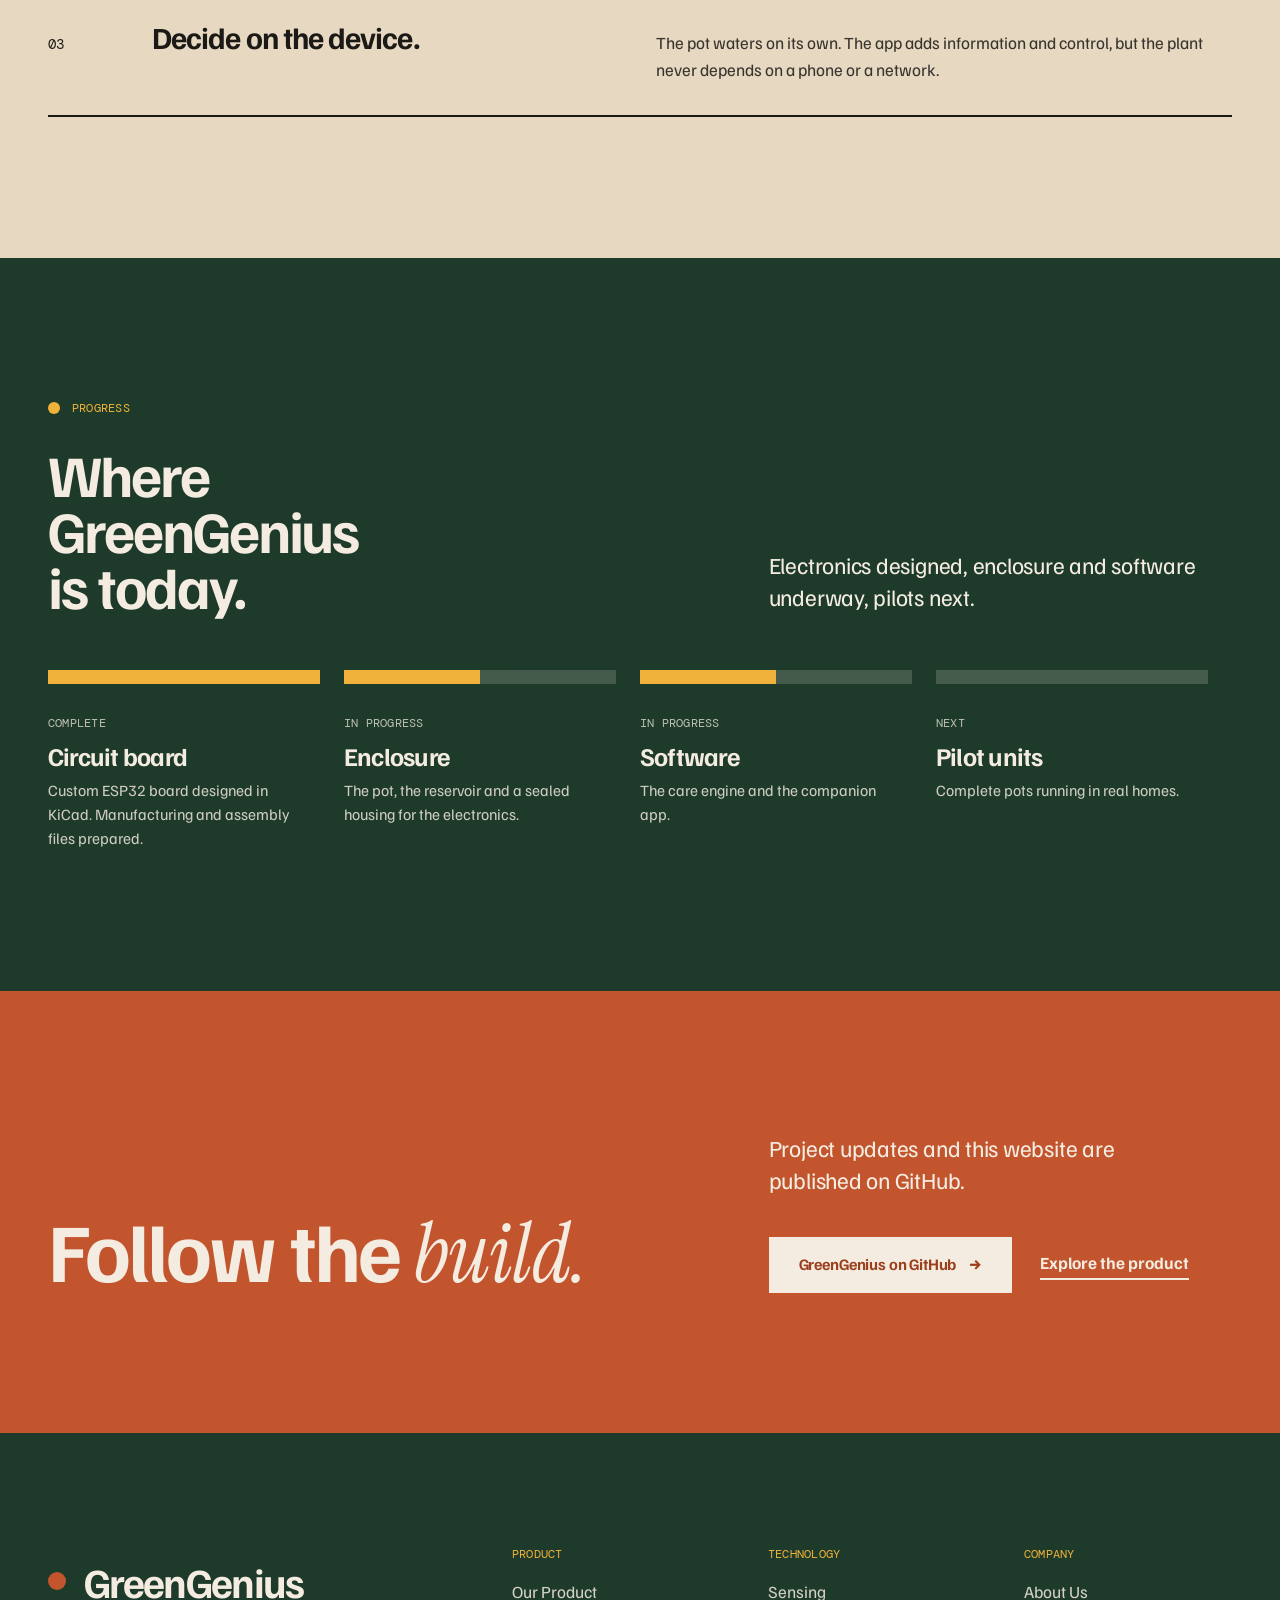
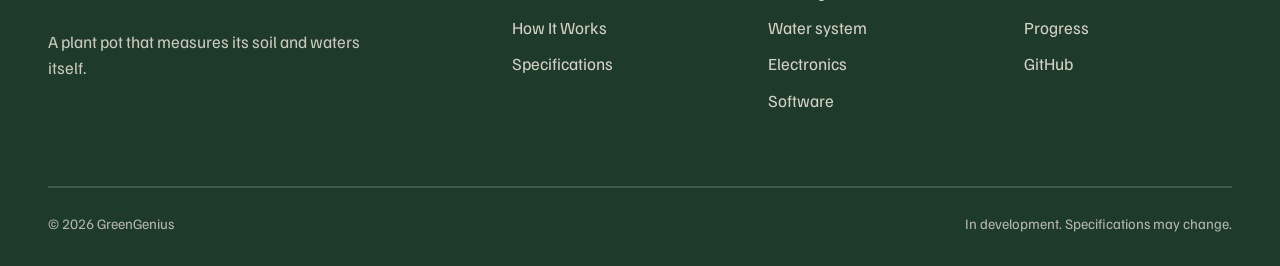
==== commit 4882a6b9: "Rebrand site: Scandinavian homeware direction, terracotta and forest Replace the neutral, generic-lo" ====
--- a/about.html
+++ b/about.html
@@ -3,134 +3,122 @@
 <head>
   <meta charset="utf-8">
   <meta name="viewport" content="width=device-width, initial-scale=1">
-  <title>About Us — GreenGenius</title>
+  <title>About Us | GreenGenius</title>
   <meta name="description" content="Why we're building GreenGenius, how we work, and where the product is today.">
   <link rel="canonical" href="https://greengeniusai.github.io/about.html">
   <meta property="og:type" content="website">
   <meta property="og:site_name" content="GreenGenius">
-  <meta property="og:title" content="About Us — GreenGenius">
+  <meta property="og:title" content="About Us | GreenGenius">
   <meta property="og:description" content="Why we're building GreenGenius, how we work, and where the product is today.">
   <meta property="og:url" content="https://greengeniusai.github.io/about.html">
-  <meta name="theme-color" content="#ffffff">
-  <link rel="icon" href="data:image/svg+xml,%3Csvg xmlns='http://www.w3.org/2000/svg' viewBox='0 0 24 24'%3E%3Crect width='24' height='24' rx='6' fill='%231a1c1b'/%3E%3Cpath d='M12 5.5c2.6 3 4.4 5.3 4.4 7.6a4.4 4.4 0 0 1-8.8 0c0-2.3 1.8-4.6 4.4-7.6z' fill='%23fff'/%3E%3C/svg%3E">
+  <meta name="theme-color" content="#c2552e">
+  <link rel="icon" href="data:image/svg+xml,%3Csvg xmlns='http://www.w3.org/2000/svg' viewBox='0 0 32 32'%3E%3Ccircle cx='20' cy='16' r='9' fill='%231e3a2b'/%3E%3Ccircle cx='12' cy='16' r='9' fill='%23c2552e'/%3E%3C/svg%3E">
   <link rel="preconnect" href="https://fonts.googleapis.com">
   <link rel="preconnect" href="https://fonts.gstatic.com" crossorigin>
-  <link rel="stylesheet" href="https://fonts.googleapis.com/css2?family=Geist:wght@400;500;600&family=Geist+Mono:wght@400;500&display=swap">
+  <link rel="stylesheet" href="https://fonts.googleapis.com/css2?family=DM+Mono:wght@400&family=Familjen+Grotesk:wght@400;500;700&family=Instrument+Serif:ital@1&display=swap">
   <link rel="stylesheet" href="css/styles.css">
+  <script>document.documentElement.classList.add("js")</script>
 </head>
 <body>
 <a class="skip-link" href="#main">Skip to content</a>
-<header class="site-nav">
-  <div class="container">
-    <a class="brand" href="index.html"><svg class="brand-mark" viewBox="0 0 24 24" aria-hidden="true"><rect width="24" height="24" rx="6" fill="#1a1c1b"/><path d="M12 5.5c2.6 3 4.4 5.3 4.4 7.6a4.4 4.4 0 0 1-8.8 0c0-2.3 1.8-4.6 4.4-7.6z" fill="#fff"/></svg>GreenGenius</a>
-    <button class="nav-toggle" aria-expanded="false" aria-controls="navMenu" aria-label="Open menu">
-      <svg class="i-open" viewBox="0 0 20 20" aria-hidden="true"><path d="M3 6h14M3 10h14M3 14h14" stroke="currentColor" stroke-width="1.6" stroke-linecap="round"/></svg>
-      <svg class="i-close" viewBox="0 0 20 20" aria-hidden="true"><path d="M5 5l10 10M15 5 5 15" stroke="currentColor" stroke-width="1.6" stroke-linecap="round"/></svg>
-    </button>
-    <nav class="nav-menu" id="navMenu" aria-label="Main">
-      <a class="nav-link" href="index.html">Home</a>
-      <a class="nav-link" href="how-it-works.html">How It Works</a>
-      <div class="nav-item">
-        <button class="nav-link" aria-expanded="false" aria-controls="techMenu">Technology <svg class="chev" viewBox="0 0 10 10" aria-hidden="true"><path d="M2 3.5 5 6.5 8 3.5" fill="none" stroke="currentColor" stroke-width="1.4" stroke-linecap="round" stroke-linejoin="round"/></svg></button>
-        <div class="dropdown" id="techMenu">
-          <a href="technology.html#sensing"><strong>Sensing</strong><span>Soil, light, air and water level</span></a>
-          <a href="technology.html#water"><strong>Water system</strong><span>Reservoir, pump and drip stake</span></a>
-          <a href="technology.html#electronics"><strong>Electronics</strong><span>ESP32 board, power and connectivity</span></a>
-          <a href="technology.html#software"><strong>Software</strong><span>Care engine and companion app</span></a>
-          <a class="dropdown-all" href="technology.html#specs">Full specifications</a>
+<header class="nav">
+  <div class="wrap">
+    <a class="brand" href="index.html"><span class="brand-dot" aria-hidden="true"></span>GreenGenius</a>
+    <button class="burger" aria-expanded="false" aria-controls="menu">Menu</button>
+    <nav class="menu" id="menu" aria-label="Main">
+      <a class="menu-link" href="index.html">Home</a>
+      <a class="menu-link" href="how-it-works.html">How It Works</a>
+      <div class="has-drop">
+        <button class="menu-link" aria-expanded="false" aria-controls="techDrop">Technology <svg class="chev" viewBox="0 0 10 10" aria-hidden="true"><path d="M2 3.5 5 6.5 8 3.5" fill="none" stroke="currentColor" stroke-width="1.6"/></svg></button>
+        <div class="drop" id="techDrop">
+          <a href="technology.html#sensing"><span class="n">01</span><strong>Sensing</strong><small>Soil, light, air, water level</small></a>
+          <a href="technology.html#water"><span class="n">02</span><strong>Water system</strong><small>Reservoir, pump, drip stake</small></a>
+          <a href="technology.html#electronics"><span class="n">03</span><strong>Electronics</strong><small>ESP32 board, power, wireless</small></a>
+          <a href="technology.html#software"><span class="n">04</span><strong>Software</strong><small>Care engine, companion app</small></a>
+          <a class="drop-all" href="technology.html#specs">Full specifications →</a>
         </div>
       </div>
-      <a class="nav-link" href="product.html">Our Product</a>
-      <a class="nav-link" href="about.html" aria-current="page">About Us</a>
+      <a class="menu-link" href="product.html">Our Product</a>
+      <a class="menu-link" href="about.html" aria-current="page">About Us</a>
     </nav>
-    <a class="btn btn--primary btn--sm nav-cta" href="product.html">Explore the product</a>
+    <a class="btn btn-solid nav-cta" href="product.html">Explore the product</a>
   </div>
 </header>
 <main id="main">
-
-  <section class="page-head">
-    <div class="container">
-      <span class="label">About Us</span>
-      <h1>We're building a pot that does the checking for you.</h1>
-      <p class="lead">Keeping a plant healthy depends on information most people can't see, starting with what's happening in the soil. GreenGenius exists to measure that and act on it.</p>
+  <section class="page-hero f-forest">
+    <div class="wrap">
+      <div><p class="eyebrow tag">About Us</p><h1 class="h1">We make plant care <span class="serif">measurable.</span></h1></div>
+      <p class="big-copy">Keeping a plant alive depends on what's happening in the soil, which is exactly what nobody can see. GreenGenius exists to measure it and act on it.</p>
     </div>
   </section>
 
-  <section class="section section--alt">
-    <div class="container split split--top">
+  <section class="field f-paper">
+    <div class="wrap lede-grid">
+      <div><p class="eyebrow tag">Why we're building it</p><h2 class="h2">Good advice, impossible to follow by hand.</h2></div>
       <div>
-        <span class="label">How we work</span>
-        <h2>Principles behind the product.</h2>
+        <p class="big-copy">The guidance for most houseplants is well known. What's missing is a way to apply it every day, in every pot, without guessing.</p>
+        <p class="copy" style="margin-top:20px">Sensors can do the checking and a pump can do the watering. The real work is connecting the two with care knowledge that holds up, which is where most of our effort goes.</p>
       </div>
-      <ol class="points">
-        <li class="point"><span class="point-num">01</span><div><h3>Measure before acting.</h3><p>Every watering decision starts from a sensor reading and is checked by another one afterwards.</p></div></li>
-        <li class="point"><span class="point-num">02</span><div><h3>Show where the numbers come from.</h3><p>Light tiers come from published extension guidance, and moisture bands are derived from documented research on container soils. We cite them rather than present them as our own.</p></div></li>
-        <li class="point"><span class="point-num">03</span><div><h3>Decide on the device.</h3><p>The pot waters on its own. The app adds information and control, but the plant doesn't depend on a phone or an internet connection.</p></div></li>
-      </ol>
     </div>
   </section>
 
-  <section class="section" id="progress">
-    <div class="container">
-      <div class="section-head">
-        <span class="label">Progress</span>
-        <h2>Where GreenGenius is today.</h2>
+  <section class="field f-sand">
+    <div class="wrap">
+      <div class="lede-grid">
+        <div><p class="eyebrow tag">How we work</p><h2 class="h2">Three rules.</h2></div>
+        <span></span>
       </div>
-      <ol class="status">
-        <li class="is-done"><span class="state">Complete</span><h3>Circuit board</h3><p>Custom ESP32 board designed in KiCad, with manufacturing and assembly files prepared.</p></li>
-        <li class="is-active"><span class="state">In progress</span><h3>Enclosure</h3><p>The pot, reservoir and sealed electronics housing.</p></li>
-        <li class="is-active"><span class="state">In progress</span><h3>Software</h3><p>The care engine and the companion app.</p></li>
-        <li><span class="state">Next</span><h3>Pilot units</h3><p>Complete pots running in real homes.</p></li>
-      </ol>
+      <div class="rows" style="margin-top:56px">
+        <div class="row"><span class="num">01</span><h3>Measure before acting.</h3><p>Every watering decision starts from a reading and is checked by another one afterwards.</p></div>
+        <div class="row"><span class="num">02</span><h3>Show where the numbers come from.</h3><p>Light tiers come from published extension guidance; moisture bands are derived from documented research on container soils. We cite them.</p></div>
+        <div class="row"><span class="num">03</span><h3>Decide on the device.</h3><p>The pot waters on its own. The app adds information and control, but the plant never depends on a phone or a network.</p></div>
+      </div>
     </div>
   </section>
 
-  <section class="section section--alt cta">
-    <div class="container">
-      <h2>Follow the build.</h2>
-      <p>The GreenGenius website and project updates are published on GitHub.</p>
-      <div class="actions"><a class="btn btn--primary" href="https://github.com/GreenGeniusAI">GreenGenius on GitHub</a><a class="link-arrow" href="product.html">Explore the product</a></div>
+  <section class="field f-forest" id="progress">
+    <div class="wrap">
+      <div class="lede-grid">
+        <div><p class="eyebrow tag">Progress</p><h2 class="h2">Where GreenGenius is today.</h2></div>
+        <p class="big-copy">Electronics designed, enclosure and software underway, pilots next.</p>
+      </div>
+      <div class="track">
+        <div class="step done"><div class="step-bar"></div><span class="tag">Complete</span><h3>Circuit board</h3><p>Custom ESP32 board designed in KiCad. Manufacturing and assembly files prepared.</p></div>
+        <div class="step now"><div class="step-bar"></div><span class="tag">In progress</span><h3>Enclosure</h3><p>The pot, the reservoir and a sealed housing for the electronics.</p></div>
+        <div class="step now"><div class="step-bar"></div><span class="tag">In progress</span><h3>Software</h3><p>The care engine and the companion app.</p></div>
+        <div class="step"><div class="step-bar"></div><span class="tag">Next</span><h3>Pilot units</h3><p>Complete pots running in real homes.</p></div>
+      </div>
     </div>
   </section>
 
+  <section class="field f-terracotta">
+    <div class="wrap lede-grid">
+      <h2 class="h1">Follow the <span class="serif">build.</span></h2>
+      <div><p class="big-copy">Project updates and this website are published on GitHub.</p><div class="row-actions"><a class="btn btn-solid" href="https://github.com/GreenGeniusAI">GreenGenius on GitHub <span class="arr" aria-hidden="true">→</span></a><a class="text-link" href="product.html">Explore the product</a></div></div>
+    </div>
+  </section>
 </main>
-<footer class="site-footer">
-  <div class="container">
-    <div class="footer-grid">
+<footer class="footer">
+  <div class="wrap">
+    <div class="footer-top">
       <div>
-        <a class="brand" href="index.html"><svg class="brand-mark" viewBox="0 0 24 24" aria-hidden="true"><rect width="24" height="24" rx="6" fill="#ffffff"/><path d="M12 5.5c2.6 3 4.4 5.3 4.4 7.6a4.4 4.4 0 0 1-8.8 0c0-2.3 1.8-4.6 4.4-7.6z" fill="#141615"/></svg>GreenGenius</a>
-        <p class="footer-about">A plant pot that measures its soil and waters itself from its own reservoir.</p>
+        <a class="brand" href="index.html"><span class="brand-dot" aria-hidden="true"></span>GreenGenius</a>
+        <p class="footer-line">A plant pot that measures its soil and waters itself.</p>
       </div>
-      <div class="footer-col">
+      <div>
         <h2>Product</h2>
-        <ul>
-          <li><a href="product.html">Our Product</a></li>
-          <li><a href="how-it-works.html">How It Works</a></li>
-          <li><a href="technology.html#specs">Specifications</a></li>
-        </ul>
+        <ul><li><a href="product.html">Our Product</a></li><li><a href="how-it-works.html">How It Works</a></li><li><a href="technology.html#specs">Specifications</a></li></ul>
       </div>
-      <div class="footer-col">
+      <div>
         <h2>Technology</h2>
-        <ul>
-          <li><a href="technology.html#sensing">Sensing</a></li>
-          <li><a href="technology.html#water">Water system</a></li>
-          <li><a href="technology.html#electronics">Electronics</a></li>
-          <li><a href="technology.html#software">Software</a></li>
-        </ul>
+        <ul><li><a href="technology.html#sensing">Sensing</a></li><li><a href="technology.html#water">Water system</a></li><li><a href="technology.html#electronics">Electronics</a></li><li><a href="technology.html#software">Software</a></li></ul>
       </div>
-      <div class="footer-col">
+      <div>
         <h2>Company</h2>
-        <ul>
-          <li><a href="about.html">About Us</a></li>
-          <li><a href="about.html#progress">Progress</a></li>
-          <li><a href="https://github.com/GreenGeniusAI">GitHub</a></li>
-        </ul>
+        <ul><li><a href="about.html">About Us</a></li><li><a href="about.html#progress">Progress</a></li><li><a href="https://github.com/GreenGeniusAI">GitHub</a></li></ul>
       </div>
     </div>
-    <div class="footer-base">
-      <span>© <span data-year>2026</span> GreenGenius</span>
-      <span>GreenGenius is in development. Specifications may change.</span>
-    </div>
+    <div class="footer-base"><span>© <span data-year>2026</span> GreenGenius</span><span>In development. Specifications may change.</span></div>
   </div>
 </footer>
 <script src="js/site.js" defer></script>
--- a/css/styles.css
+++ b/css/styles.css
@@ -1,354 +1,364 @@
 /* ==========================================================================
-   GreenGenius — site styles
-   One stylesheet for every page. Tokens first, then base, layout, components.
-   Motion: only hover/focus feedback and menu/dropdown open states transition.
+   GreenGenius
+   Direction: Scandinavian homeware. Confident colour fields, big type,
+   generous space, the product as an object. Terracotta leads; forest green
+   and cream support; mustard is a sharp accent used in small doses.
    ========================================================================== */
 
-/* ---------- tokens ---------- */
 :root {
-  /* colour */
-  --bg: #ffffff;
-  --bg-alt: #f5f5f2;
-  --bg-stage: #ededea;
-  --ink: #1a1c1b;
-  --ink-2: #555b57;
-  --ink-3: #868b88;
-  --line: #e2e2dd;
-  --line-strong: #cfcfc9;
-  --accent: #2d5a3d;        /* used for primary actions and active states only */
-  --accent-hover: #234a31;
-  --accent-tint: #e8efe9;
-  --footer: #141615;
-
-  /* type */
-  --font: "Geist", -apple-system, BlinkMacSystemFont, "Segoe UI", sans-serif;
-  --mono: "Geist Mono", ui-monospace, "SF Mono", Menlo, monospace;
-  --fs-xs: 0.8125rem;   /* 13 */
-  --fs-sm: 0.9375rem;   /* 15 */
-  --fs-md: 1.0625rem;   /* 17 */
-  --fs-lg: 1.25rem;     /* 20 */
-  --fs-xl: clamp(1.5rem, 2.4vw, 1.75rem);   /* 24-28 */
-  --fs-2xl: clamp(1.875rem, 3.6vw, 2.75rem); /* 30-44 */
-  --fs-3xl: clamp(2.375rem, 5vw, 3.75rem);   /* 38-60 */
-
-  /* spacing (4px base) */
-  --s1: 4px; --s2: 8px; --s3: 12px; --s4: 16px; --s5: 24px;
-  --s6: 32px; --s7: 48px; --s8: 64px; --s9: 96px; --s10: 128px;
-
-  --maxw: 1160px;
-  --gutter: 24px;
-  --radius: 10px;
-  --nav-h: 64px;
-  --t: 150ms ease;
-}
-
-/* ---------- base ---------- */
+  --terracotta: #c2552e;
+  --terracotta-deep: #9c3f1d;
+  --blush: #f1cdb7;
+  --forest: #1e3a2b;
+  --forest-2: #2b4d3a;
+  --cream: #f4ece0;
+  --sand: #e7d8c1;
+  --paper: #fbf7f1;
+  --ink: #1c1a17;
+  --ink-2: #4f4a42;
+  --mustard: #f0b23a;
+
+  --display: "Familjen Grotesk", "Helvetica Neue", sans-serif;
+  --serif: "Instrument Serif", Georgia, serif;
+  --mono: "DM Mono", ui-monospace, Menlo, monospace;
+
+  --maxw: 1320px;
+  --gutter: clamp(20px, 4vw, 48px);
+  --nav-h: 72px;
+  --t: 160ms ease;
+}
+
 *, *::before, *::after { box-sizing: border-box; margin: 0; padding: 0; }
-html { -webkit-text-size-adjust: 100%; scroll-padding-top: calc(var(--nav-h) + 24px); }
+html { -webkit-text-size-adjust: 100%; scroll-padding-top: calc(var(--nav-h) + 16px); }
 body {
-  font-family: var(--font);
-  font-size: var(--fs-md);
-  line-height: 1.6;
+  font-family: var(--display);
+  font-size: 1.0625rem;
+  line-height: 1.55;
   color: var(--ink);
-  background: var(--bg);
+  background: var(--paper);
   -webkit-font-smoothing: antialiased;
 }
 img, svg { display: block; max-width: 100%; }
 a { color: inherit; }
 button { font: inherit; color: inherit; background: none; border: 0; cursor: pointer; }
 ul, ol { list-style: none; }
-:focus-visible { outline: 2px solid var(--accent); outline-offset: 3px; border-radius: 4px; }
-
-h1, h2, h3, h4 { font-weight: 600; line-height: 1.12; letter-spacing: -0.025em; text-wrap: balance; }
-h1 { font-size: var(--fs-3xl); }
-h2 { font-size: var(--fs-2xl); }
-h3 { font-size: var(--fs-lg); letter-spacing: -0.015em; line-height: 1.3; }
-h4 { font-size: var(--fs-md); letter-spacing: -0.01em; line-height: 1.35; }
-p { text-wrap: pretty; }
-
-.skip-link {
-  position: absolute; left: var(--s4); top: -100px; z-index: 200;
-  background: var(--ink); color: #fff; padding: var(--s2) var(--s4); border-radius: 6px; text-decoration: none;
-}
-.skip-link:focus { top: var(--s3); }
+:focus-visible { outline: 2px solid var(--mustard); outline-offset: 3px; }
+::selection { background: var(--mustard); color: var(--ink); }
+
+h1, h2, h3 { font-weight: 700; letter-spacing: -0.035em; line-height: 0.95; text-wrap: balance; }
+.display { font-size: clamp(3.25rem, 9.5vw, 9rem); line-height: 0.88; letter-spacing: -0.05em; }
+.h1 { font-size: clamp(2.75rem, 6.5vw, 6rem); line-height: 0.92; }
+.h2 { font-size: clamp(2.25rem, 4.6vw, 4.25rem); }
+.h3 { font-size: clamp(1.4rem, 2.2vw, 1.9rem); letter-spacing: -0.025em; line-height: 1.05; }
+.serif { font-family: var(--serif); font-weight: 400; font-style: italic; letter-spacing: -0.01em; }
+.tag { font-family: var(--mono); font-size: 0.78rem; letter-spacing: 0.02em; text-transform: uppercase; }
+.big-copy { font-size: clamp(1.2rem, 1.8vw, 1.5rem); line-height: 1.4; letter-spacing: -0.01em; max-width: 34ch; }
+.copy { max-width: 56ch; color: inherit; opacity: 0.86; }
+.copy + .copy { margin-top: 1em; }
+
+.skip-link { position: absolute; left: 16px; top: -100px; z-index: 300; background: var(--mustard); color: var(--ink); padding: 8px 14px; text-decoration: none; font-weight: 700; }
+.skip-link:focus { top: 12px; }
 .visually-hidden { position: absolute !important; width: 1px; height: 1px; overflow: hidden; clip: rect(0 0 0 0); white-space: nowrap; }
 
-/* ---------- layout ---------- */
-.container { width: 100%; max-width: var(--maxw); margin: 0 auto; padding: 0 var(--gutter); }
-.section { padding: var(--s10) 0; }
-.section--alt { background: var(--bg-alt); }
-.section--tight { padding: var(--s9) 0; }
-.section + .section:not(.section--alt) { border-top: 1px solid var(--line); }
-.section--alt + .section { border-top: 0; }
-
-.split { display: grid; grid-template-columns: 1fr 1fr; gap: var(--s8); align-items: center; }
-.split--wide-right { grid-template-columns: 5fr 7fr; }
-.split--top { align-items: start; }
-
-.label {
-  display: block; font-size: var(--fs-xs); font-weight: 600; letter-spacing: 0.02em;
-  color: var(--accent); margin-bottom: var(--s4);
-}
-.lead { font-size: var(--fs-lg); line-height: 1.5; color: var(--ink-2); max-width: 36ch; }
-.body-copy { color: var(--ink-2); max-width: 60ch; }
-.body-copy + .body-copy { margin-top: var(--s4); }
-.muted { color: var(--ink-3); font-size: var(--fs-sm); }
-.section-head { max-width: 640px; margin-bottom: var(--s8); }
-.section-head h2 + p { margin-top: var(--s4); }
+.wrap { width: 100%; max-width: var(--maxw); margin: 0 auto; padding: 0 var(--gutter); }
+
+/* ---------- colour fields ---------- */
+.field { position: relative; padding: clamp(80px, 11vw, 160px) 0; }
+.f-terracotta { background: var(--terracotta); color: var(--cream); }
+.f-forest { background: var(--forest); color: var(--cream); }
+.f-cream { background: var(--cream); color: var(--ink); }
+.f-sand { background: var(--sand); color: var(--ink); }
+.f-blush { background: var(--blush); color: var(--ink); }
+.f-paper { background: var(--paper); color: var(--ink); }
+.f-ink { background: var(--ink); color: var(--cream); }
+
+/* ---------- buttons ---------- */
+.btn {
+  display: inline-flex; align-items: center; gap: 12px;
+  height: 56px; padding: 0 28px;
+  font-weight: 700; font-size: 1rem; letter-spacing: -0.01em; text-decoration: none;
+  border: 2px solid currentColor; border-radius: 0;
+  transition: background-color var(--t), color var(--t), border-color var(--t);
+}
+.btn .arr { transition: transform var(--t); }
+.btn:hover .arr { transform: translateX(4px); }
+.btn-solid { background: var(--ink); color: var(--cream); border-color: var(--ink); }
+.btn-solid:hover { background: var(--forest); border-color: var(--forest); }
+.f-forest .btn-solid, .f-ink .btn-solid { background: var(--cream); color: var(--ink); border-color: var(--cream); }
+.f-forest .btn-solid:hover, .f-ink .btn-solid:hover { background: var(--mustard); border-color: var(--mustard); }
+.f-terracotta .btn-solid { background: var(--cream); color: var(--terracotta-deep); border-color: var(--cream); }
+.f-terracotta .btn-solid:hover { background: var(--ink); color: var(--cream); border-color: var(--ink); }
+.btn-line:hover { background: var(--ink); color: var(--cream); border-color: var(--ink); }
+.f-terracotta .btn-line:hover, .f-forest .btn-line:hover, .f-ink .btn-line:hover { background: var(--cream); color: var(--ink); border-color: var(--cream); }
+.text-link { font-weight: 700; text-decoration: none; border-bottom: 2px solid currentColor; padding-bottom: 2px; transition: color var(--t), border-color var(--t); }
+.text-link:hover { color: var(--terracotta); border-color: var(--terracotta); }
+.f-terracotta .text-link:hover, .f-forest .text-link:hover { color: var(--mustard); border-color: var(--mustard); }
+.row-actions { display: flex; flex-wrap: wrap; align-items: center; gap: 16px 28px; margin-top: 40px; }
+
+/* ---------- navigation ---------- */
+.nav { position: fixed; inset: 0 0 auto 0; z-index: 100; height: var(--nav-h); color: var(--ink); background: var(--paper); border-bottom: 2px solid var(--ink); }
+.nav .wrap { height: 100%; display: flex; align-items: center; gap: 28px; }
+.brand { display: inline-flex; align-items: center; gap: 10px; font-weight: 700; font-size: 1.35rem; letter-spacing: -0.04em; text-decoration: none; }
+.brand-dot { width: 18px; height: 18px; border-radius: 50%; background: var(--terracotta); box-shadow: 7px 0 0 var(--forest); margin-right: 8px; }
+.menu { display: flex; align-items: center; gap: 4px; margin-left: auto; }
+.menu-link {
+  display: inline-flex; align-items: center; gap: 6px; height: 40px; padding: 0 12px;
+  font-weight: 500; font-size: 0.98rem; text-decoration: none; color: var(--ink);
+  transition: background-color var(--t), color var(--t);
+}
+.menu-link:hover { background: var(--sand); }
+.menu-link[aria-current="page"] { background: var(--ink); color: var(--cream); }
+.chev { width: 10px; height: 10px; transition: transform var(--t); }
+.has-drop { position: relative; }
+.has-drop.open .chev { transform: rotate(180deg); }
+.drop {
+  position: absolute; top: calc(100% + 14px); left: 0; width: 340px;
+  background: var(--paper); border: 2px solid var(--ink); padding: 8px;
+  display: none;
+}
+.has-drop.open .drop { display: block; }
+.drop a { display: grid; grid-template-columns: 26px 1fr; gap: 2px 10px; padding: 12px; text-decoration: none; transition: background-color var(--t); }
+.drop a:hover, .drop a:focus-visible { background: var(--blush); }
+.drop .n { grid-row: span 2; font-family: var(--mono); font-size: 0.75rem; color: var(--terracotta-deep); padding-top: 3px; }
+.drop strong { font-weight: 700; }
+.drop small { font-size: 0.85rem; color: var(--ink-2); }
+.drop .drop-all { display: block; margin-top: 4px; border-top: 2px solid var(--ink); font-weight: 700; }
+.nav-cta { height: 44px; padding: 0 18px; font-size: 0.95rem; margin-left: 8px; }
+.burger { display: none; margin-left: auto; height: 44px; padding: 0 14px; border: 2px solid var(--ink); font-weight: 700; font-size: 0.9rem; }
+
+/* ---------- hero / product reveal stage ---------- */
+.reveal-stage {
+  position: relative; min-height: 100vh; min-height: 100svh;
+  padding: calc(var(--nav-h) + 48px) 0 56px;
+  background: var(--terracotta); color: var(--cream);
+  display: flex; flex-direction: column; overflow: hidden;
+}
+.reveal-stage .wrap { position: relative; flex: 1; display: grid; grid-template-columns: 1fr 1fr; grid-template-rows: auto 1fr auto; gap: 24px 48px; }
+.stage-top { grid-column: 1 / -1; grid-row: 1; display: flex; justify-content: space-between; gap: 24px; }
+.stage-title { grid-column: 1; grid-row: 2; align-self: end; position: relative; z-index: 2; }
+.stage-object { grid-column: 2; grid-row: 2 / span 2; position: relative; min-height: 420px; }
+.stage-foot { grid-column: 1; grid-row: 3; display: flex; flex-wrap: wrap; align-items: end; gap: 24px 40px; }
+.stage-foot .big-copy { max-width: 30ch; }
+
+/* The product plinth. The 3D model (js/showcase.js) mounts into .model-slot. */
+.plinth { position: absolute; left: 50%; bottom: 6%; width: min(92%, 560px); aspect-ratio: 5 / 1.25; transform: translateX(-50%); border-radius: 50%; background: var(--terracotta-deep); }
+.model-slot { position: absolute; inset: 0 0 12% 0; }
+.model-slot canvas { width: 100% !important; height: 100% !important; cursor: grab; touch-action: none; }
+.model-slot canvas:active { cursor: grabbing; }
+.model-note { position: absolute; left: 50%; bottom: calc(6% + 6px); transform: translateX(-50%); text-align: center; color: var(--blush); white-space: nowrap; }
+.model-slot:not(:empty) ~ .model-note { display: none; }
+
+/* one orchestrated entrance, first load only */
+@media (prefers-reduced-motion: no-preference) {
+  .js .reveal-stage .stage-title .line > span { display: inline-block; transform: translateY(105%); animation: rise 900ms cubic-bezier(0.2, 0.8, 0.2, 1) forwards; }
+  .js .reveal-stage .stage-title .line:nth-child(2) > span { animation-delay: 90ms; }
+  .js .reveal-stage .stage-title .line:nth-child(3) > span { animation-delay: 180ms; }
+  .js .reveal-stage .plinth { transform: translateX(-50%) scaleX(0.2); opacity: 0; animation: plinth 1000ms 250ms cubic-bezier(0.2, 0.8, 0.2, 1) forwards; }
+  .js .reveal-stage .stage-foot, .js .reveal-stage .stage-top, .js .reveal-stage .model-note { opacity: 0; animation: fade 700ms 700ms ease forwards; }
+}
+.stage-title { font-size: clamp(3.25rem, 7vw, 7.25rem); }
+.stage-title .line { display: block; overflow: hidden; padding-bottom: 0.06em; white-space: nowrap; }
+@keyframes rise { to { transform: none; } }
+@keyframes plinth { to { transform: translateX(-50%) scaleX(1); opacity: 1; } }
+@keyframes fade { to { opacity: 1; } }
+
+/* ---------- facts band ---------- */
+.facts { display: grid; grid-template-columns: repeat(4, 1fr); border-top: 2px solid currentColor; }
+.fact { padding: 28px 24px 8px 0; border-right: 2px solid currentColor; }
+.fact + .fact { padding-left: 24px; }
+.fact:last-child { border-right: 0; }
+.fact b { display: block; font-size: clamp(3rem, 6vw, 5.5rem); line-height: 0.9; letter-spacing: -0.05em; color: var(--mustard); }
+.fact span { display: block; margin-top: 12px; max-width: 18ch; }
+
+/* ---------- editorial layouts ---------- */
+.lede-grid { display: grid; grid-template-columns: 7fr 5fr; gap: 48px 72px; align-items: end; }
+.lede-grid .h2 { max-width: 11ch; }
+.asym { display: grid; grid-template-columns: 5fr 7fr; gap: 48px 72px; align-items: start; }
+.asym--rev { grid-template-columns: 7fr 5fr; }
+.sticky-col { position: sticky; top: calc(var(--nav-h) + 40px); }
+.eyebrow { display: flex; align-items: center; gap: 12px; margin-bottom: 28px; }
+.eyebrow::before { content: ""; width: 12px; height: 12px; border-radius: 50%; background: currentColor; }
+.f-paper .eyebrow, .f-cream .eyebrow, .f-sand .eyebrow, .f-blush .eyebrow { color: var(--terracotta-deep); }
+.f-forest .eyebrow, .f-ink .eyebrow { color: var(--mustard); }
+
+/* numbered rows, large */
+.rows { border-top: 2px solid currentColor; }
+.row { display: grid; grid-template-columns: 80px 1fr 1.2fr; gap: 24px; padding: 32px 0; border-bottom: 2px solid currentColor; align-items: baseline; }
+.row .num { font-family: var(--mono); font-size: 0.85rem; }
+.row h3 { font-size: clamp(1.5rem, 2.4vw, 2.1rem); letter-spacing: -0.03em; line-height: 1; }
+.row p { opacity: 0.86; }
+
+/* two colour blocks side by side */
+.duo { display: grid; grid-template-columns: 1fr 1fr; }
+.duo > div { padding: clamp(64px, 8vw, 120px) clamp(24px, 5vw, 72px); }
+.duo ol { margin-top: 40px; display: grid; gap: 0; border-top: 2px solid currentColor; }
+.duo li { display: grid; grid-template-columns: 48px 1fr; gap: 12px; padding: 22px 0; border-bottom: 2px solid currentColor; }
+.duo li b { font-family: var(--mono); font-weight: 400; font-size: 0.85rem; padding-top: 6px; }
+.duo li strong { display: block; font-size: 1.35rem; letter-spacing: -0.02em; margin-bottom: 4px; }
+.duo li span { opacity: 0.85; }
+
+/* parts ledger */
+.ledger { border-top: 2px solid var(--ink); }
+.ledger-row { display: grid; grid-template-columns: 1.1fr 1.4fr 1fr; gap: 24px; padding: 18px 0; border-bottom: 1px solid rgba(28, 26, 23, 0.25); align-items: baseline; }
+.ledger-row:last-child { border-bottom: 2px solid var(--ink); }
+.ledger-row dt { font-weight: 700; font-size: 1.15rem; letter-spacing: -0.02em; }
+.ledger-row dd { opacity: 0.86; }
+.ledger-row .part { font-family: var(--mono); font-size: 0.82rem; text-align: right; opacity: 1; color: var(--terracotta-deep); }
+.ledger-head { display: grid; grid-template-columns: 1.1fr 1.4fr 1fr; gap: 24px; padding-bottom: 12px; }
+.ledger-head span:last-child { text-align: right; }
+.pending { font-style: italic; opacity: 0.6; }
+
+/* progress track */
+.track { display: grid; grid-template-columns: repeat(4, 1fr); margin-top: 56px; }
+.step { padding: 0 24px 0 0; }
+.step-bar { height: 14px; margin-bottom: 24px; background: rgba(244, 236, 224, 0.18); }
+.step.done .step-bar { background: var(--mustard); }
+.step.now .step-bar { background: linear-gradient(90deg, var(--mustard) 50%, rgba(244, 236, 224, 0.18) 50%); }
+.step .tag { opacity: 0.75; }
+.step h3 { font-size: 1.6rem; letter-spacing: -0.03em; margin: 10px 0 8px; line-height: 1; }
+.step p { opacity: 0.82; font-size: 0.98rem; max-width: 28ch; }
+.f-cream .step-bar, .f-paper .step-bar { background: rgba(28, 26, 23, 0.12); }
+.f-cream .step.done .step-bar, .f-paper .step.done .step-bar { background: var(--terracotta); }
+.f-cream .step.now .step-bar, .f-paper .step.now .step-bar { background: linear-gradient(90deg, var(--terracotta) 50%, rgba(28, 26, 23, 0.12) 50%); }
 
 /* page header (inner pages) */
-.page-head { padding: calc(var(--nav-h) + var(--s9)) 0 var(--s8); }
-.page-head h1 { max-width: 16ch; }
-.page-head .lead { margin-top: var(--s5); max-width: 46ch; }
-
-/* ---------- buttons & links ---------- */
-.btn {
-  display: inline-flex; align-items: center; justify-content: center;
-  height: 48px; padding: 0 var(--s5); border-radius: 999px;
-  font-size: var(--fs-sm); font-weight: 500; text-decoration: none; white-space: nowrap;
-  transition: background-color var(--t), color var(--t), border-color var(--t);
-}
-.btn--primary { background: var(--accent); color: #fff; }
-.btn--primary:hover { background: var(--accent-hover); }
-.btn--secondary { border: 1px solid var(--line-strong); color: var(--ink); }
-.btn--secondary:hover { border-color: var(--ink); }
-.btn--sm { height: 38px; padding: 0 var(--s4); font-size: var(--fs-xs); }
-
-.link-arrow {
-  display: inline-flex; align-items: center; gap: 6px;
-  color: var(--accent); font-weight: 500; font-size: var(--fs-sm); text-decoration: none;
-}
-.link-arrow::after { content: "→"; transition: transform var(--t); }
-.link-arrow:hover { text-decoration: underline; text-underline-offset: 3px; }
-.link-arrow:hover::after { transform: translateX(2px); }
-.actions { display: flex; flex-wrap: wrap; align-items: center; gap: var(--s4) var(--s5); margin-top: var(--s6); }
-
-/* ---------- navigation ---------- */
-.site-nav {
-  position: fixed; inset: 0 0 auto 0; z-index: 100; height: var(--nav-h);
-  background: rgba(255, 255, 255, 0.94);
-  border-bottom: 1px solid var(--line);
-}
-@supports (backdrop-filter: blur(1px)) {
-  .site-nav { background: rgba(255, 255, 255, 0.82); backdrop-filter: saturate(180%) blur(16px); -webkit-backdrop-filter: saturate(180%) blur(16px); }
-}
-.site-nav .container { height: 100%; display: flex; align-items: center; gap: var(--s6); }
-.brand { display: inline-flex; align-items: center; gap: 10px; font-weight: 600; font-size: 1.0625rem; letter-spacing: -0.02em; text-decoration: none; color: var(--ink); }
-.brand-mark { width: 22px; height: 22px; flex: none; }
-.nav-menu { display: flex; align-items: center; gap: var(--s1); margin-left: auto; }
-.nav-link {
-  display: inline-flex; align-items: center; gap: 6px; height: 36px; padding: 0 var(--s3);
-  border-radius: 8px; font-size: var(--fs-sm); color: var(--ink-2); text-decoration: none;
-  transition: color var(--t), background-color var(--t);
-}
-.nav-link:hover { color: var(--ink); background: var(--bg-alt); }
-.nav-link[aria-current="page"] { color: var(--ink); font-weight: 500; }
-.nav-cta { margin-left: var(--s3); }
-.chev { width: 10px; height: 10px; transition: transform var(--t); }
-.nav-item { position: relative; }
-.nav-item [aria-expanded="true"] .chev { transform: rotate(180deg); }
-
-.dropdown {
-  position: absolute; top: calc(100% + 8px); left: -8px; min-width: 280px;
-  background: #fff; border: 1px solid var(--line); border-radius: 12px; padding: var(--s2);
-  box-shadow: 0 12px 32px -12px rgba(20, 22, 21, 0.18);
-  opacity: 0; visibility: hidden; transform: translateY(-4px);
-  transition: opacity var(--t), transform var(--t), visibility 0s linear 150ms;
-}
-.nav-item.open .dropdown { opacity: 1; visibility: visible; transform: none; transition: opacity var(--t), transform var(--t), visibility 0s; }
-.dropdown a { display: block; padding: 10px var(--s3); border-radius: 8px; text-decoration: none; transition: background-color var(--t); }
-.dropdown a:hover, .dropdown a:focus-visible { background: var(--bg-alt); }
-.dropdown strong { display: block; font-size: var(--fs-sm); font-weight: 500; }
-.dropdown span { display: block; font-size: var(--fs-xs); color: var(--ink-3); }
-.dropdown .dropdown-all { border-top: 1px solid var(--line); margin-top: var(--s1); padding-top: var(--s3); border-radius: 0 0 8px 8px; font-size: var(--fs-xs); color: var(--accent); font-weight: 500; }
-
-.nav-toggle { display: none; margin-left: auto; width: 40px; height: 40px; border-radius: 8px; place-items: center; }
-.nav-toggle:hover { background: var(--bg-alt); }
-.nav-toggle svg { width: 20px; height: 20px; }
-.nav-toggle .i-close { display: none; }
-.nav-toggle[aria-expanded="true"] .i-open { display: none; }
-.nav-toggle[aria-expanded="true"] .i-close { display: block; }
-
-/* ---------- hero ---------- */
-.hero { padding: calc(var(--nav-h) + var(--s8)) 0 var(--s9); }
-.hero .split { grid-template-columns: 5fr 6fr; }
-.hero h1 { max-width: 13ch; }
-.hero .lead { margin-top: var(--s5); }
-
-/* ---------- product stage (static image now, 3D model later) ---------- */
-.stage {
-  position: relative; overflow: hidden;
-  background: var(--bg-stage); border-radius: var(--radius);
-  aspect-ratio: 4 / 5;
-}
-.stage--wide { aspect-ratio: 16 / 9; }
-.stage > img, .stage > canvas { position: absolute; inset: 0; width: 100%; height: 100%; object-fit: contain; }
-.stage canvas { cursor: grab; touch-action: none; }
-.stage canvas:active { cursor: grabbing; }
-.stage-empty {
-  position: absolute; inset: 0; display: grid; place-content: center; justify-items: center; gap: var(--s2);
-  text-align: center; color: var(--ink-3); font-size: var(--fs-xs); padding: var(--s5);
-}
-.stage-empty svg { width: 40px; height: 40px; color: var(--line-strong); }
-.stage-caption { display: flex; justify-content: space-between; gap: var(--s4); margin-top: var(--s3); font-size: var(--fs-xs); color: var(--ink-3); }
-.stage-hint { position: absolute; left: 50%; bottom: var(--s4); transform: translateX(-50%); font-size: var(--fs-xs); color: var(--ink-3); background: rgba(255,255,255,0.8); padding: 4px 10px; border-radius: 999px; pointer-events: none; }
-
-/* ---------- numbered points (problem / steps) ---------- */
-.points { display: grid; gap: 0; border-top: 1px solid var(--line); }
-.point { display: grid; grid-template-columns: 56px 1fr; gap: var(--s4); padding: var(--s6) 0; border-bottom: 1px solid var(--line); }
-.point-num { font-family: var(--mono); font-size: var(--fs-xs); color: var(--ink-3); padding-top: 4px; }
-.point h3 { margin-bottom: var(--s2); }
-.point p { color: var(--ink-2); }
-
-/* ---------- value columns ---------- */
-.columns { display: grid; grid-template-columns: repeat(3, 1fr); gap: var(--s7); }
-.column { padding-top: var(--s5); border-top: 1px solid var(--ink); }
-.column h3 { margin-bottom: var(--s3); }
-.column p { color: var(--ink-2); font-size: var(--fs-sm); }
-
-/* ---------- flow diagram (sense -> decide -> act) ---------- */
-.flow { display: grid; grid-template-columns: 1fr auto 1fr auto 1fr; align-items: stretch; gap: var(--s4); }
-.flow-node { border: 1px solid var(--line-strong); border-radius: var(--radius); padding: var(--s5); background: var(--bg); }
-.flow-node--core { border-color: var(--ink); }
-.flow-node h3 { font-size: var(--fs-md); margin-bottom: var(--s1); }
-.flow-node .role { font-family: var(--mono); font-size: var(--fs-xs); color: var(--ink-3); display: block; margin-bottom: var(--s4); }
-.flow-node ul { display: grid; gap: var(--s2); font-size: var(--fs-sm); color: var(--ink-2); }
-.flow-node li { display: flex; justify-content: space-between; gap: var(--s3); padding-top: var(--s2); border-top: 1px solid var(--line); }
-.flow-node li span:last-child { color: var(--ink-3); font-size: var(--fs-xs); text-align: right; }
-.flow-arrow { display: grid; place-items: center; color: var(--ink-3); }
-.flow-arrow svg { width: 28px; height: 28px; }
-.flow-note { margin-top: var(--s5); }
-
-/* ---------- ordered cycle ---------- */
-.cycle { display: grid; grid-template-columns: repeat(4, 1fr); gap: var(--s6); counter-reset: c; }
-.cycle li { padding-top: var(--s5); border-top: 1px solid var(--line-strong); }
-.cycle li::before { counter-increment: c; content: "0" counter(c); display: block; font-family: var(--mono); font-size: var(--fs-xs); color: var(--accent); margin-bottom: var(--s4); }
-.cycle h3 { font-size: var(--fs-md); margin-bottom: var(--s2); }
-.cycle p { font-size: var(--fs-sm); color: var(--ink-2); }
-
-/* ---------- tabs ---------- */
-.tablist { display: flex; gap: var(--s1); border-bottom: 1px solid var(--line); overflow-x: auto; scrollbar-width: none; margin-bottom: var(--s7); }
-.tablist::-webkit-scrollbar { display: none; }
-.tab {
-  position: relative; flex: none; padding: var(--s3) var(--s4); font-size: var(--fs-sm); color: var(--ink-2);
-  transition: color var(--t);
-}
-.tab:hover { color: var(--ink); }
-.tab[aria-selected="true"] { color: var(--ink); font-weight: 500; }
-.tab[aria-selected="true"]::after { content: ""; position: absolute; left: var(--s4); right: var(--s4); bottom: -1px; height: 2px; background: var(--ink); }
-.tabpanel[hidden] { display: none; }
-.tabpanel .split { align-items: start; }
-.tabpanel h2 { font-size: var(--fs-xl); margin-bottom: var(--s4); }
-
-/* ---------- definition lists / specs ---------- */
-.specs { border-top: 1px solid var(--line); }
-.spec { display: grid; grid-template-columns: minmax(140px, 2fr) 3fr; gap: var(--s4); padding: var(--s4) 0; border-bottom: 1px solid var(--line); font-size: var(--fs-sm); }
-.spec dt { color: var(--ink-3); }
-.spec dd { color: var(--ink); }
-.spec dd small { display: block; color: var(--ink-3); font-size: var(--fs-xs); margin-top: 2px; }
-.pending { color: var(--ink-3); font-style: italic; }
-.spec-group + .spec-group { margin-top: var(--s7); }
-.spec-group h3 { font-size: var(--fs-md); margin-bottom: var(--s4); }
-.specs-cols { display: grid; grid-template-columns: repeat(2, 1fr); gap: var(--s7) var(--s8); }
-
-/* ---------- care band selector ---------- */
-.selector { display: grid; grid-template-columns: 1fr 1fr; gap: var(--s8); align-items: start; }
-.options { display: grid; gap: var(--s2); }
-.option {
-  display: grid; grid-template-columns: 1fr auto; gap: var(--s1) var(--s4); align-items: baseline;
-  text-align: left; width: 100%; padding: var(--s4) var(--s5);
-  border: 1px solid var(--line); border-radius: var(--radius); background: var(--bg);
-  transition: border-color var(--t), background-color var(--t);
-}
-.option:hover { border-color: var(--line-strong); }
-.option[aria-checked="true"] { border-color: var(--accent); background: var(--accent-tint); }
-.option strong { font-weight: 500; }
-.option span { font-size: var(--fs-xs); color: var(--ink-3); grid-column: 1 / -1; }
-.option em { font-style: normal; font-family: var(--mono); font-size: var(--fs-xs); color: var(--ink-2); }
-.readout { border: 1px solid var(--line); border-radius: var(--radius); padding: var(--s6); background: var(--bg); }
-.readout h3 { font-size: var(--fs-xl); }
-.readout .muted { margin-top: var(--s1); }
-.scale { margin: var(--s6) 0 var(--s5); }
-.scale-track { position: relative; height: 40px; border-radius: 6px; background: linear-gradient(90deg, #e9e2d6, #d7e3d6 55%, #cfdde6); }
-.scale-band { position: absolute; top: 0; bottom: 0; background: rgba(45, 90, 61, 0.22); border-left: 2px solid var(--accent); border-right: 2px solid var(--accent); transition: left 200ms ease, width 200ms ease; }
-.scale-labels { display: flex; justify-content: space-between; margin-top: var(--s2); font-family: var(--mono); font-size: 0.75rem; color: var(--ink-3); }
-.readout dl { display: grid; grid-template-columns: 1fr 1fr; gap: var(--s4); }
-.readout dt { font-size: var(--fs-xs); color: var(--ink-3); }
-.readout dd { font-size: var(--fs-lg); font-weight: 500; font-variant-numeric: tabular-nums; }
+.page-hero { padding: calc(var(--nav-h) + clamp(64px, 9vw, 120px)) 0 clamp(56px, 7vw, 96px); }
+.page-hero .wrap { display: grid; grid-template-columns: 7fr 5fr; gap: 32px 72px; align-items: end; }
+.page-hero .big-copy { padding-bottom: 8px; }
+
+/* ---------- system diagram ---------- */
+.system { display: grid; grid-template-columns: 1fr 64px 1.15fr 64px 1fr; align-items: stretch; margin-top: 64px; }
+.sys { border: 2px solid currentColor; padding: 28px; display: flex; flex-direction: column; }
+.sys--core { background: var(--cream); color: var(--ink); border-color: var(--cream); }
+.sys .tag { margin-bottom: 14px; opacity: 0.8; }
+.sys h3 { font-size: 1.9rem; letter-spacing: -0.03em; margin-bottom: 20px; }
+.sys ul { margin-top: auto; border-top: 2px solid currentColor; }
+.sys li { display: flex; justify-content: space-between; gap: 12px; padding: 11px 0; border-bottom: 1px solid currentColor; font-size: 0.98rem; }
+.sys li:last-child { border-bottom: 0; }
+.sys li span:last-child { font-family: var(--mono); font-size: 0.78rem; opacity: 0.8; text-align: right; padding-top: 3px; }
+.wire { position: relative; }
+.wire::before { content: ""; position: absolute; left: 0; right: 0; top: 50%; height: 2px; background: currentColor; }
+.wire::after { content: ""; position: absolute; right: 2px; top: calc(50% - 7px); border: 8px solid transparent; border-left-color: currentColor; border-right: 0; }
+
+/* ---------- cycle ---------- */
+.cycle { display: grid; grid-template-columns: repeat(4, 1fr); gap: 0; margin-top: 56px; border-top: 2px solid currentColor; }
+.cycle li { padding: 28px 24px 0 0; }
+.cycle li + li { padding-left: 24px; border-left: 2px solid currentColor; }
+.cycle .tag { color: var(--terracotta-deep); }
+.cycle h3 { font-size: 2rem; letter-spacing: -0.035em; margin: 14px 0 10px; }
+.cycle p { opacity: 0.86; font-size: 0.98rem; }
+
+/* ---------- care selector ---------- */
+.selector { display: grid; grid-template-columns: 5fr 7fr; gap: 48px; margin-top: 56px; align-items: stretch; }
+.choices { display: grid; border-top: 2px solid currentColor; }
+.choice { display: flex; justify-content: space-between; align-items: baseline; gap: 16px; padding: 20px 4px; border-bottom: 2px solid currentColor; text-align: left; font-size: 1.3rem; font-weight: 700; letter-spacing: -0.02em; transition: background-color var(--t), color var(--t), padding var(--t); }
+.choice em { font-style: normal; font-family: var(--mono); font-size: 0.82rem; font-weight: 400; }
+.choice:hover { background: rgba(28, 26, 23, 0.06); }
+.choice[aria-checked="true"] { background: var(--ink); color: var(--cream); padding-left: 16px; padding-right: 16px; }
+.readout { background: var(--paper); border: 2px solid var(--ink); padding: clamp(24px, 4vw, 44px); display: flex; flex-direction: column; }
+.readout h3 { font-size: clamp(2rem, 3.6vw, 3rem); letter-spacing: -0.04em; }
+.readout .plants { margin-top: 10px; color: var(--ink-2); }
+.meter { margin: 36px 0 12px; position: relative; height: 72px; background: repeating-linear-gradient(90deg, transparent 0 calc(10% - 2px), rgba(28,26,23,0.15) calc(10% - 2px) 10%), linear-gradient(90deg, #d9b48f, #b9c7a5 55%, #8fb3c4); }
+.meter-band { position: absolute; top: -8px; bottom: -8px; background: var(--terracotta); mix-blend-mode: multiply; transition: left 220ms ease, width 220ms ease; }
+.meter-scale { display: flex; justify-content: space-between; font-family: var(--mono); font-size: 0.78rem; color: var(--ink-2); }
+.readout dl { display: grid; grid-template-columns: 1fr 1fr; gap: 24px; margin-top: auto; padding-top: 32px; }
+.readout dt { font-size: 0.9rem; color: var(--ink-2); }
+.readout dd { font-size: clamp(1.8rem, 3vw, 2.6rem); font-weight: 700; letter-spacing: -0.04em; line-height: 1; margin-top: 6px; font-variant-numeric: tabular-nums; }
+.note { font-size: 0.9rem; opacity: 0.75; margin-top: 20px; }
 
 /* ---------- table ---------- */
 .table-wrap { overflow-x: auto; }
-table { width: 100%; border-collapse: collapse; font-size: var(--fs-sm); }
-th, td { text-align: left; padding: var(--s3) var(--s4) var(--s3) 0; border-bottom: 1px solid var(--line); vertical-align: top; }
-th { font-size: var(--fs-xs); font-weight: 500; color: var(--ink-3); }
-td:first-child { font-weight: 500; white-space: nowrap; }
-td { color: var(--ink-2); }
-td.num { font-variant-numeric: tabular-nums; white-space: nowrap; }
-.source { margin-top: var(--s4); font-size: var(--fs-xs); color: var(--ink-3); }
-
-/* ---------- status ---------- */
-.status { display: grid; grid-template-columns: repeat(4, 1fr); gap: var(--s5); }
-.status li { padding-top: var(--s5); border-top: 2px solid var(--line); }
-.status li.is-done { border-top-color: var(--ink); }
-.status li.is-active { border-top-color: var(--accent); }
-.status .state { display: block; font-size: var(--fs-xs); font-weight: 500; margin-bottom: var(--s3); color: var(--ink-3); }
-.status .is-done .state { color: var(--ink); }
-.status .is-active .state { color: var(--accent); }
-.status h3 { font-size: var(--fs-md); margin-bottom: var(--s2); }
-.status p { font-size: var(--fs-sm); color: var(--ink-2); }
-
-/* ---------- closing CTA ---------- */
-.cta { text-align: center; }
-.cta h2 { max-width: 20ch; margin: 0 auto; }
-.cta p { margin: var(--s4) auto 0; max-width: 46ch; color: var(--ink-2); }
-.cta .actions { justify-content: center; }
+table { width: 100%; border-collapse: collapse; }
+th, td { text-align: left; padding: 16px 16px 16px 0; border-bottom: 1px solid currentColor; vertical-align: baseline; }
+thead th { font-family: var(--mono); font-weight: 400; font-size: 0.78rem; text-transform: uppercase; border-bottom: 2px solid currentColor; }
+tbody th { font-weight: 700; font-size: 1.15rem; letter-spacing: -0.02em; white-space: nowrap; }
+td.num { font-family: var(--mono); font-size: 0.9rem; white-space: nowrap; }
+.swatch { display: inline-block; width: 14px; height: 14px; border-radius: 50%; margin-right: 10px; vertical-align: -1px; }
+
+/* ---------- tabs ---------- */
+.tabs { display: flex; flex-wrap: wrap; gap: 0; border: 2px solid var(--ink); width: fit-content; max-width: 100%; }
+.tab { padding: 14px 22px; font-weight: 700; font-size: 1.02rem; transition: background-color var(--t), color var(--t); }
+.tab + .tab { border-left: 2px solid var(--ink); }
+.tab:hover { background: var(--blush); }
+.tab[aria-selected="true"] { background: var(--ink); color: var(--cream); }
+.panel { margin-top: 56px; }
+.panel[hidden] { display: none; }
+.panel .asym { align-items: start; }
+.panel .h2 { max-width: 12ch; }
+.panel .copy { margin-top: 24px; }
 
 /* ---------- footer ---------- */
-.site-footer { background: var(--footer); color: rgba(255, 255, 255, 0.62); font-size: var(--fs-sm); padding: var(--s9) 0 var(--s6); }
-.footer-grid { display: grid; grid-template-columns: 2fr 1fr 1fr 1fr; gap: var(--s7); padding-bottom: var(--s8); }
-.site-footer .brand { color: #fff; }
-.footer-about { margin-top: var(--s4); max-width: 30ch; }
-.footer-col h2 { font-size: var(--fs-xs); font-weight: 500; letter-spacing: 0; color: #fff; margin-bottom: var(--s4); }
-.footer-col ul { display: grid; gap: var(--s3); }
-.footer-col a { text-decoration: none; transition: color var(--t); }
-.footer-col a:hover { color: #fff; }
-.footer-base { display: flex; flex-wrap: wrap; justify-content: space-between; gap: var(--s3); padding-top: var(--s5); border-top: 1px solid rgba(255, 255, 255, 0.1); font-size: var(--fs-xs); color: rgba(255, 255, 255, 0.45); }
+.footer { background: var(--forest); color: var(--cream); padding: clamp(72px, 9vw, 120px) 0 32px; }
+.footer-top { display: grid; grid-template-columns: 2fr 1fr 1fr 1fr; gap: 48px; padding-bottom: 72px; }
+.footer .brand { font-size: 2.6rem; }
+.footer-line { margin-top: 16px; max-width: 32ch; opacity: 0.8; }
+.footer h2 { font-family: var(--mono); font-weight: 400; font-size: 0.78rem; letter-spacing: 0.02em; text-transform: uppercase; color: var(--mustard); margin-bottom: 18px; }
+.footer ul { display: grid; gap: 10px; }
+.footer ul a { text-decoration: none; opacity: 0.85; transition: opacity var(--t), color var(--t); }
+.footer ul a:hover { opacity: 1; color: var(--mustard); }
+.footer-base { display: flex; flex-wrap: wrap; justify-content: space-between; gap: 12px; padding-top: 24px; border-top: 2px solid rgba(244, 236, 224, 0.25); font-size: 0.9rem; opacity: 0.7; }
 
 /* ---------- responsive ---------- */
-@media (max-width: 1020px) {
-  .nav-menu, .nav-cta { display: none; }
-  .nav-toggle { display: grid; }
-  .site-nav.menu-open { height: auto; bottom: 0; background: #fff; overflow-y: auto; backdrop-filter: none; -webkit-backdrop-filter: none; }
-  .site-nav.menu-open .container { height: auto; flex-wrap: wrap; align-content: flex-start; padding-top: 12px; padding-bottom: var(--s6); }
-  .site-nav.menu-open .nav-menu { display: flex; flex-direction: column; align-items: stretch; width: 100%; margin: var(--s4) 0 0; gap: 0; }
-  .site-nav.menu-open .nav-cta { display: inline-flex; width: 100%; margin: var(--s5) 0 0; }
-  .site-nav.menu-open .nav-link { height: 52px; width: 100%; font-size: var(--fs-md); color: var(--ink); border-bottom: 1px solid var(--line); border-radius: 0; padding: 0; justify-content: space-between; }
-  .site-nav.menu-open .nav-link:hover { background: none; }
-  .site-nav.menu-open .dropdown { position: static; box-shadow: none; border: 0; padding: 0 0 var(--s2); min-width: 0; display: none; opacity: 1; visibility: visible; transform: none; }
-  .site-nav.menu-open .nav-item.open .dropdown { display: block; }
-  .site-nav.menu-open .dropdown a { padding: 10px 0 10px var(--s4); }
-  .site-nav.menu-open .dropdown a:hover { background: none; }
-  .hero .split, .split, .split--wide-right, .selector { grid-template-columns: 1fr; gap: var(--s7); }
-  .flow { grid-template-columns: 1fr; }
-  .flow-arrow svg { transform: rotate(90deg); }
-  .cycle, .status { grid-template-columns: 1fr 1fr; }
-  .columns { grid-template-columns: 1fr; gap: var(--s6); }
-  .footer-grid { grid-template-columns: 1fr 1fr; }
-  .footer-grid > :first-child { grid-column: 1 / -1; }
-  .specs-cols { grid-template-columns: 1fr; }
+@media (max-width: 1080px) {
+  .menu, .nav-cta { display: none; }
+  .burger { display: inline-flex; align-items: center; }
+  .nav.open { bottom: 0; height: auto; overflow-y: auto; }
+  .nav.open .wrap { height: auto; flex-wrap: wrap; align-content: flex-start; padding-top: 14px; padding-bottom: 32px; }
+  .nav.open .menu { display: flex; flex-direction: column; align-items: stretch; width: 100%; gap: 0; margin: 28px 0 0; border-top: 2px solid var(--ink); }
+  .nav.open .menu-link { height: 64px; font-size: 1.6rem; font-weight: 700; letter-spacing: -0.03em; padding: 0; border-bottom: 2px solid var(--ink); justify-content: space-between; width: 100%; }
+  .nav.open .menu-link[aria-current="page"] { background: none; color: var(--terracotta); }
+  .nav.open .menu-link:hover { background: none; }
+  .nav.open .drop { position: static; width: auto; border: 0; padding: 0 0 12px; background: none; }
+  .nav.open .has-drop.open .drop { display: block; }
+  .nav.open .nav-cta { display: inline-flex; width: 100%; justify-content: center; height: 56px; margin: 28px 0 0; }
+  .reveal-stage .wrap { grid-template-columns: 1fr; grid-template-rows: auto auto minmax(340px, 52vh) auto; }
+  .stage-title { grid-row: 2; }
+  .stage-object { grid-column: 1; grid-row: 3; min-height: 340px; }
+  .stage-foot { grid-row: 4; }
+  .lede-grid, .asym, .asym--rev, .page-hero .wrap, .selector { grid-template-columns: 1fr; }
+  .sticky-col { position: static; }
+  .duo { grid-template-columns: 1fr; }
+  .facts, .track, .cycle { grid-template-columns: 1fr 1fr; }
+  .fact:nth-child(2) { border-right: 0; }
+  .fact:nth-child(3) { padding-left: 0; }
+  .fact:nth-child(n+3) { border-top: 2px solid currentColor; }
+  .cycle li:nth-child(3) { padding-left: 0; border-left: 0; }
+  .cycle li:nth-child(n+3) { border-top: 2px solid currentColor; margin-top: 24px; }
+  .track { gap: 40px 0; }
+  .system { grid-template-columns: 1fr; }
+  .wire { height: 48px; }
+  .wire::before { left: 50%; right: auto; top: 0; bottom: 0; width: 2px; height: auto; }
+  .wire::after { right: auto; left: calc(50% - 7px); top: auto; bottom: 2px; border: 8px solid transparent; border-top-color: currentColor; border-bottom: 0; }
+  .footer-top { grid-template-columns: 1fr 1fr; }
+  .footer-top > :first-child { grid-column: 1 / -1; }
+  .row { grid-template-columns: 56px 1fr; }
+  .row p { grid-column: 2; }
 }
 @media (max-width: 640px) {
-  :root { --gutter: 16px; }
-  .section { padding: var(--s9) 0; }
-  .section--tight { padding: var(--s8) 0; }
-  .hero { padding-top: calc(var(--nav-h) + var(--s6)); }
-  .page-head { padding-top: calc(var(--nav-h) + var(--s8)); }
-  .cycle, .status { grid-template-columns: 1fr; }
-  .point { grid-template-columns: 40px 1fr; }
-  .spec { grid-template-columns: 1fr; gap: 2px; }
-  .stage { aspect-ratio: 1 / 1; }
-  .stage--wide { aspect-ratio: 4 / 3; }
+  :root { --nav-h: 64px; }
+  .facts, .track, .cycle { grid-template-columns: 1fr; }
+  .fact, .fact + .fact { padding-left: 0; border-right: 0; border-top: 2px solid currentColor; }
+  .fact:first-child { border-top: 0; }
+  .cycle li, .cycle li + li { padding-left: 0; border-left: 0; border-top: 2px solid currentColor; margin-top: 0; padding-bottom: 24px; }
+  .cycle li:first-child { border-top: 0; }
+  .ledger-head { display: none; }
+  .ledger-row { grid-template-columns: 1fr; gap: 4px; }
+  .ledger-row .part { text-align: left; }
+  .tabs { width: 100%; }
+  .tab { flex: 1 1 50%; }
+  .tab + .tab { border-left: 0; }
+  .tab:nth-child(even) { border-left: 2px solid var(--ink); }
+  .tab:nth-child(n+3) { border-top: 2px solid var(--ink); }
+  .readout dl { grid-template-columns: 1fr; }
+  .stage-top { flex-direction: column; gap: 6px; }
+  .reveal-stage .wrap { grid-template-rows: auto auto minmax(240px, 34vh) auto; }
+  .stage-object { min-height: 240px; }
 }
 @media (prefers-reduced-motion: reduce) {
-  *, *::before, *::after { transition: none !important; }
-}
+  *, *::before, *::after { transition: none !important; animation: none !important; }
+}
+
+/* product page stage sits on forest */
+.reveal-stage.f-forest { background: var(--forest); }
+.reveal-stage.f-forest .plinth { background: #142a1e; }
+.reveal-stage.f-forest .model-note { color: var(--mustard); }
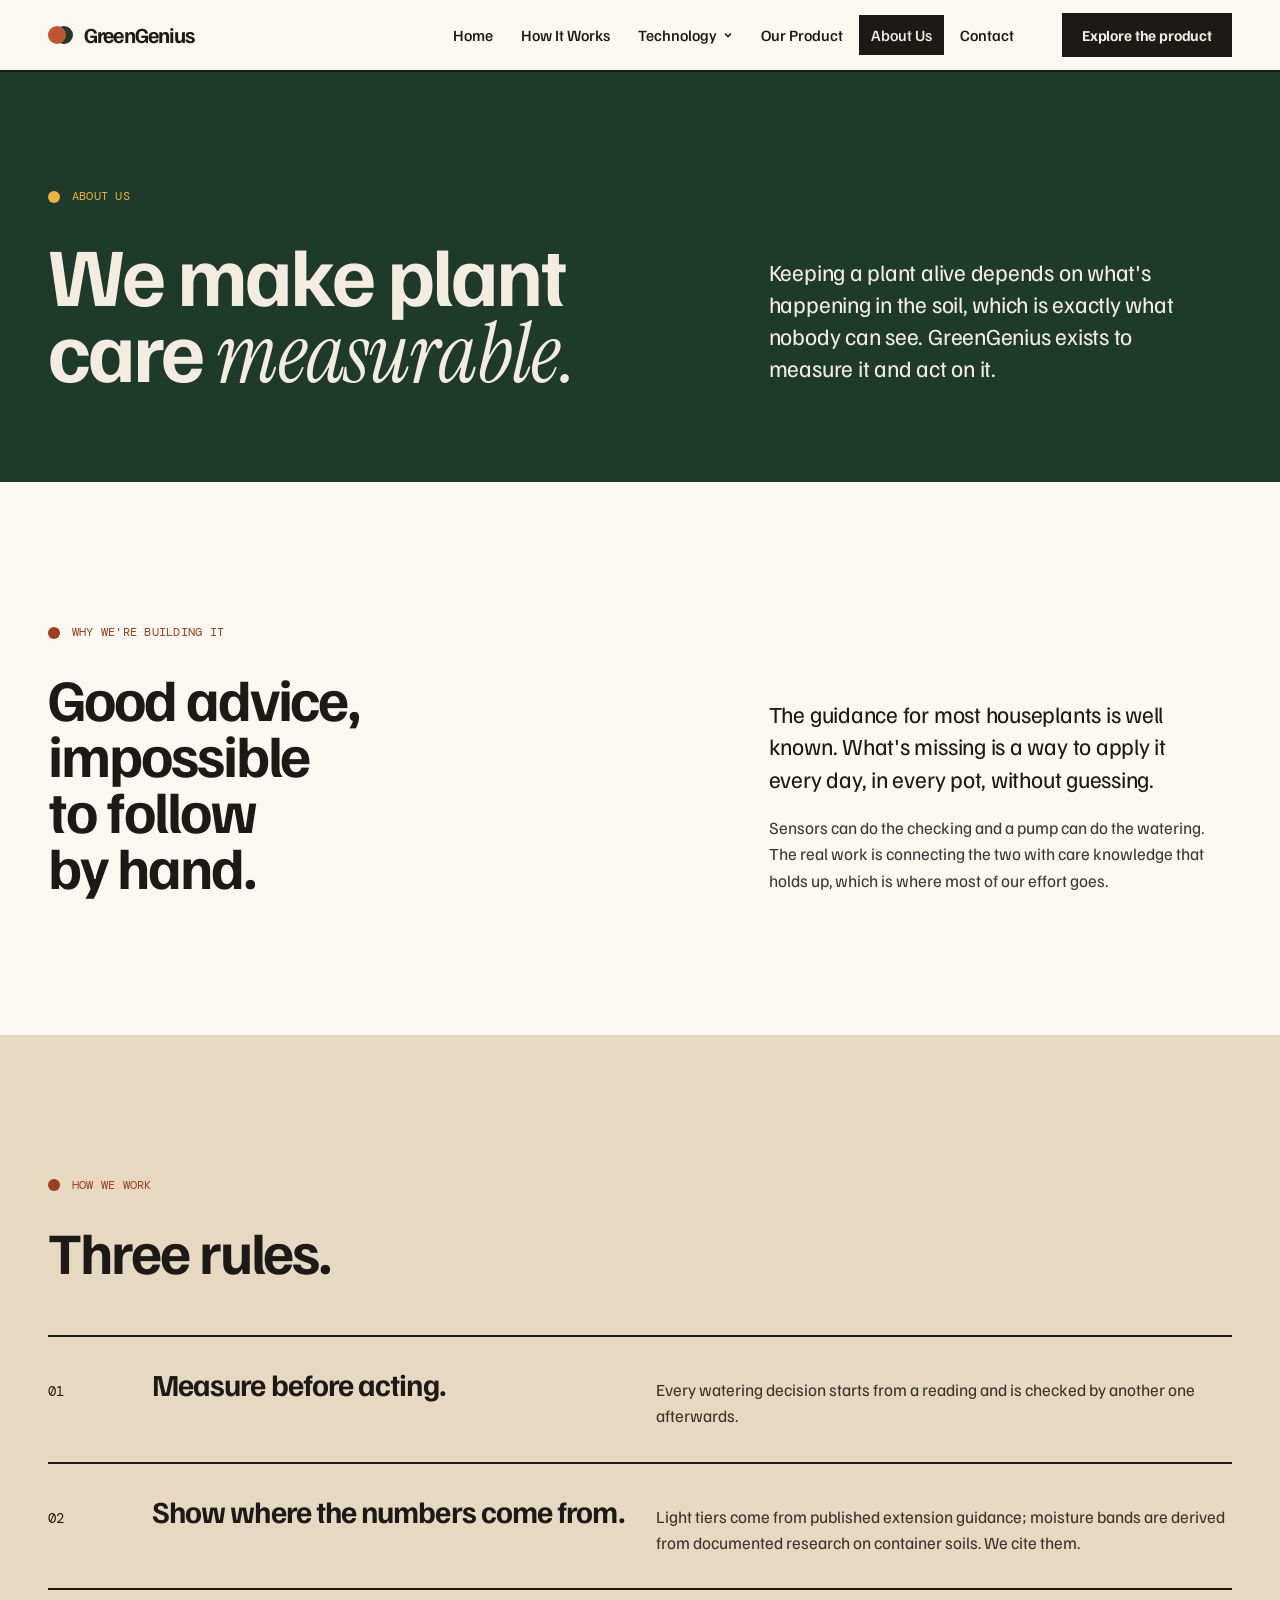
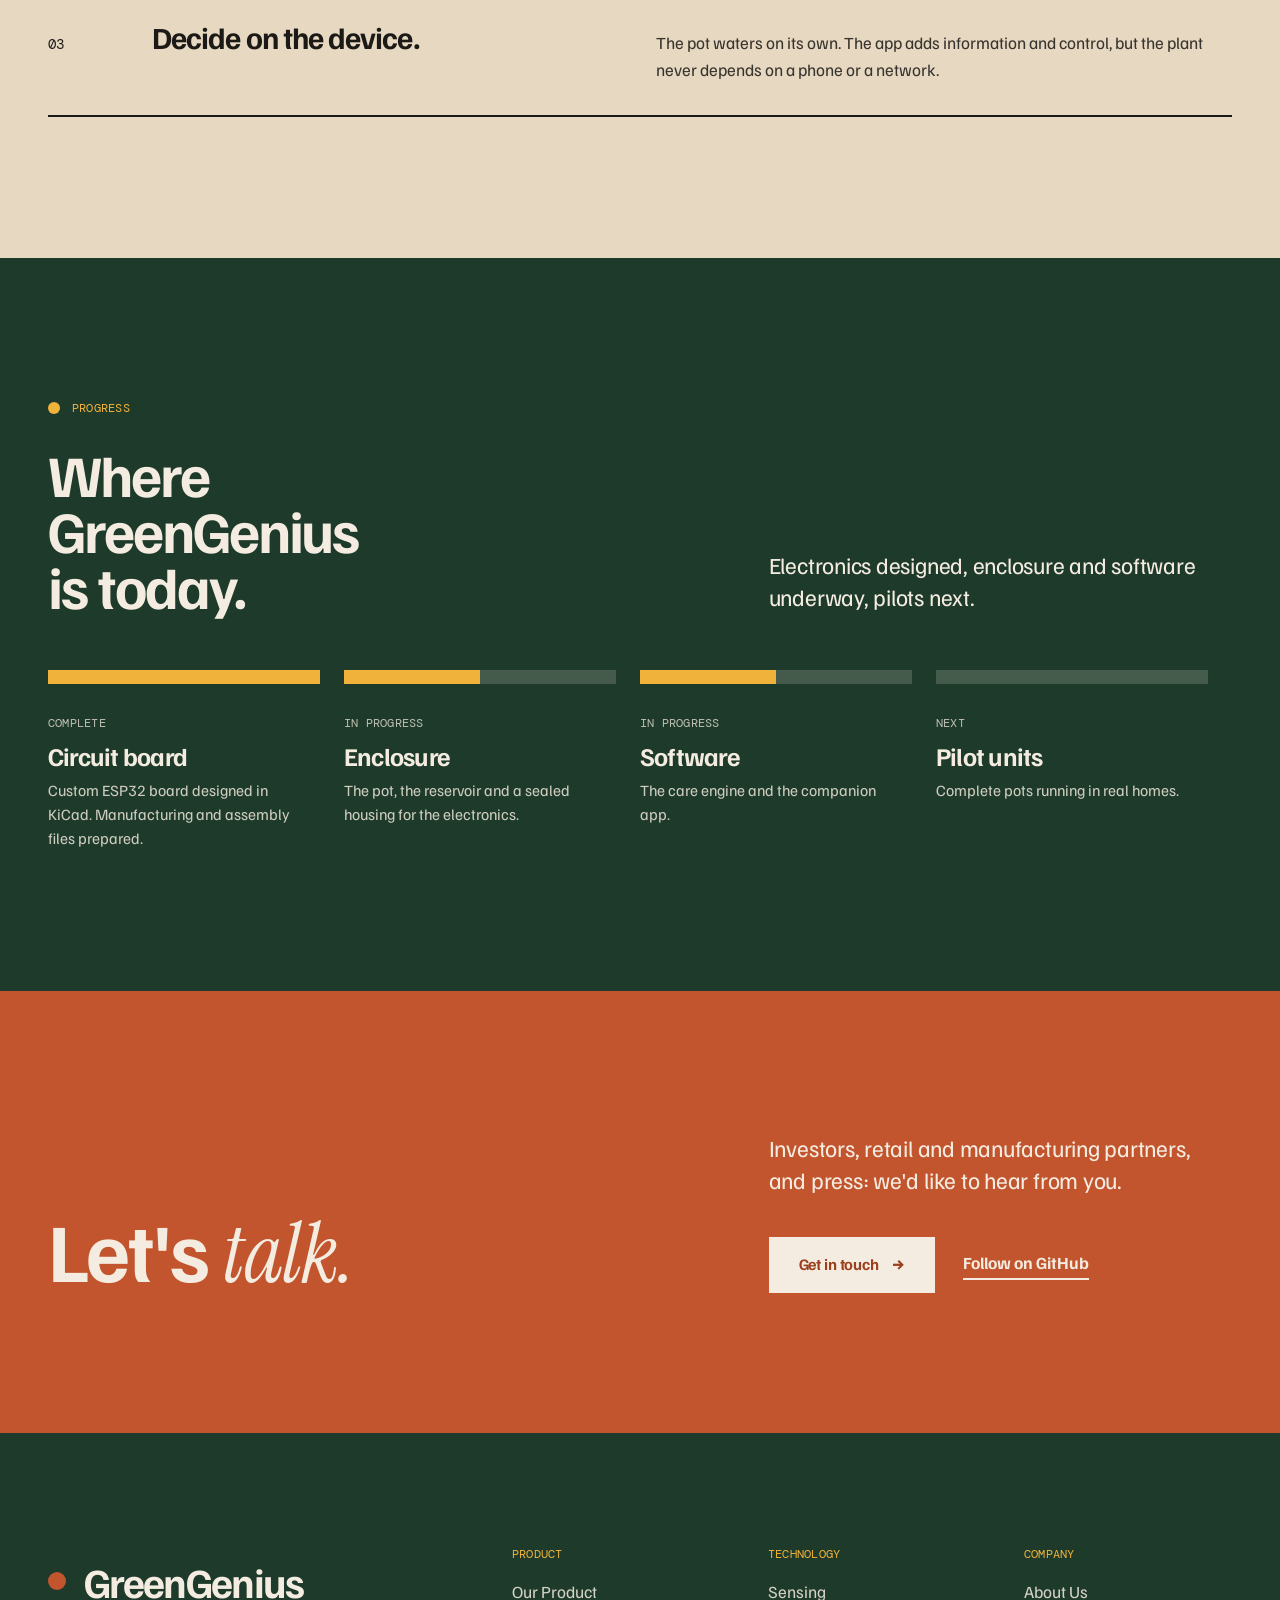
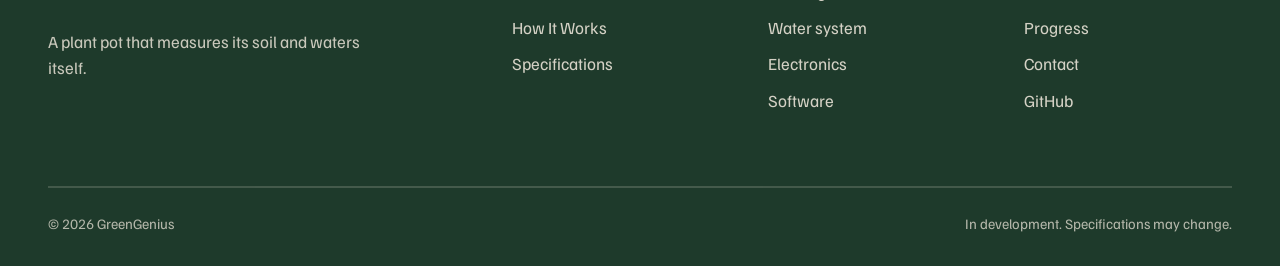
==== commit 47d268ed: "Add contact page and form (Formspree endpoint pending) Co-Authored-By: Claude Opus 5.5 <noreply@anth" ====
--- a/about.html
+++ b/about.html
@@ -40,6 +40,7 @@
       </div>
       <a class="menu-link" href="product.html">Our Product</a>
       <a class="menu-link" href="about.html" aria-current="page">About Us</a>
+      <a class="menu-link" href="contact.html">Contact</a>
     </nav>
     <a class="btn btn-solid nav-cta" href="product.html">Explore the product</a>
   </div>
@@ -93,8 +94,8 @@
 
   <section class="field f-terracotta">
     <div class="wrap lede-grid">
-      <h2 class="h1">Follow the <span class="serif">build.</span></h2>
-      <div><p class="big-copy">Project updates and this website are published on GitHub.</p><div class="row-actions"><a class="btn btn-solid" href="https://github.com/GreenGeniusAI">GreenGenius on GitHub <span class="arr" aria-hidden="true">→</span></a><a class="text-link" href="product.html">Explore the product</a></div></div>
+      <h2 class="h1">Let's <span class="serif">talk.</span></h2>
+      <div><p class="big-copy">Investors, retail and manufacturing partners, and press: we'd like to hear from you.</p><div class="row-actions"><a class="btn btn-solid" href="contact.html">Get in touch <span class="arr" aria-hidden="true">→</span></a><a class="text-link" href="https://github.com/GreenGeniusAI">Follow on GitHub</a></div></div>
     </div>
   </section>
 </main>
@@ -115,7 +116,7 @@
       </div>
       <div>
         <h2>Company</h2>
-        <ul><li><a href="about.html">About Us</a></li><li><a href="about.html#progress">Progress</a></li><li><a href="https://github.com/GreenGeniusAI">GitHub</a></li></ul>
+        <ul><li><a href="about.html">About Us</a></li><li><a href="about.html#progress">Progress</a></li><li><a href="contact.html">Contact</a></li><li><a href="https://github.com/GreenGeniusAI">GitHub</a></li></ul>
       </div>
     </div>
     <div class="footer-base"><span>© <span data-year>2026</span> GreenGenius</span><span>In development. Specifications may change.</span></div>
--- a/css/styles.css
+++ b/css/styles.css
@@ -362,3 +362,40 @@
 .reveal-stage.f-forest { background: var(--forest); }
 .reveal-stage.f-forest .plinth { background: #142a1e; }
 .reveal-stage.f-forest .model-note { color: var(--mustard); }
+
+/* ---------- contact ---------- */
+.contact { display: grid; grid-template-columns: 5fr 7fr; min-height: 100vh; padding-top: var(--nav-h); }
+.contact-intro { padding: clamp(64px, 8vw, 120px) clamp(24px, 5vw, 72px); display: flex; flex-direction: column; }
+.contact-intro .h1 { margin-bottom: 32px; }
+.contact-intro dl { margin-top: auto; padding-top: 56px; border-top: 2px solid currentColor; display: grid; gap: 18px; }
+.contact-intro dt { opacity: 0.75; }
+.contact-intro dd { font-size: 1.15rem; font-weight: 700; letter-spacing: -0.02em; }
+.contact-form-wrap { padding: clamp(64px, 8vw, 120px) clamp(24px, 5vw, 72px); }
+.form { display: grid; grid-template-columns: 1fr 1fr; gap: 28px 24px; max-width: 640px; }
+.form .full { grid-column: 1 / -1; }
+.field-label { display: block; font-weight: 700; margin-bottom: 8px; }
+.field-label small { font-weight: 400; color: var(--ink-2); }
+.input {
+  width: 100%; font: inherit; font-size: 1.05rem; color: var(--ink);
+  background: var(--paper); border: 2px solid var(--ink); border-radius: 0;
+  padding: 14px 16px; transition: border-color var(--t), box-shadow var(--t);
+}
+.input:focus { outline: none; box-shadow: 4px 4px 0 var(--terracotta); }
+.input[aria-invalid="true"] { border-color: var(--terracotta-deep); }
+textarea.input { min-height: 180px; resize: vertical; line-height: 1.5; }
+select.input { appearance: none; background-image: url("data:image/svg+xml,%3Csvg xmlns='http://www.w3.org/2000/svg' viewBox='0 0 10 10'%3E%3Cpath d='M2 3.5 5 6.5 8 3.5' fill='none' stroke='%231c1a17' stroke-width='1.6'/%3E%3C/svg%3E"); background-repeat: no-repeat; background-position: right 16px center; background-size: 12px; padding-right: 44px; }
+.field-error { display: block; min-height: 1.3em; margin-top: 6px; font-size: 0.9rem; color: var(--terracotta-deep); }
+.hp { position: absolute; left: -10000px; width: 1px; height: 1px; overflow: hidden; }
+.form-foot { display: flex; flex-wrap: wrap; align-items: center; gap: 16px 28px; }
+.form-foot .note { margin: 0; max-width: 34ch; }
+.btn[disabled] { opacity: 0.6; cursor: progress; }
+.form-status { grid-column: 1 / -1; font-weight: 700; min-height: 1.5em; }
+.form-status[data-state="error"] { color: var(--terracotta-deep); }
+.form-done { max-width: 560px; }
+.form-done .h2 { margin-bottom: 20px; }
+@media (max-width: 1080px) {
+  .contact { grid-template-columns: 1fr; min-height: 0; }
+}
+@media (max-width: 640px) {
+  .form { grid-template-columns: 1fr; }
+}
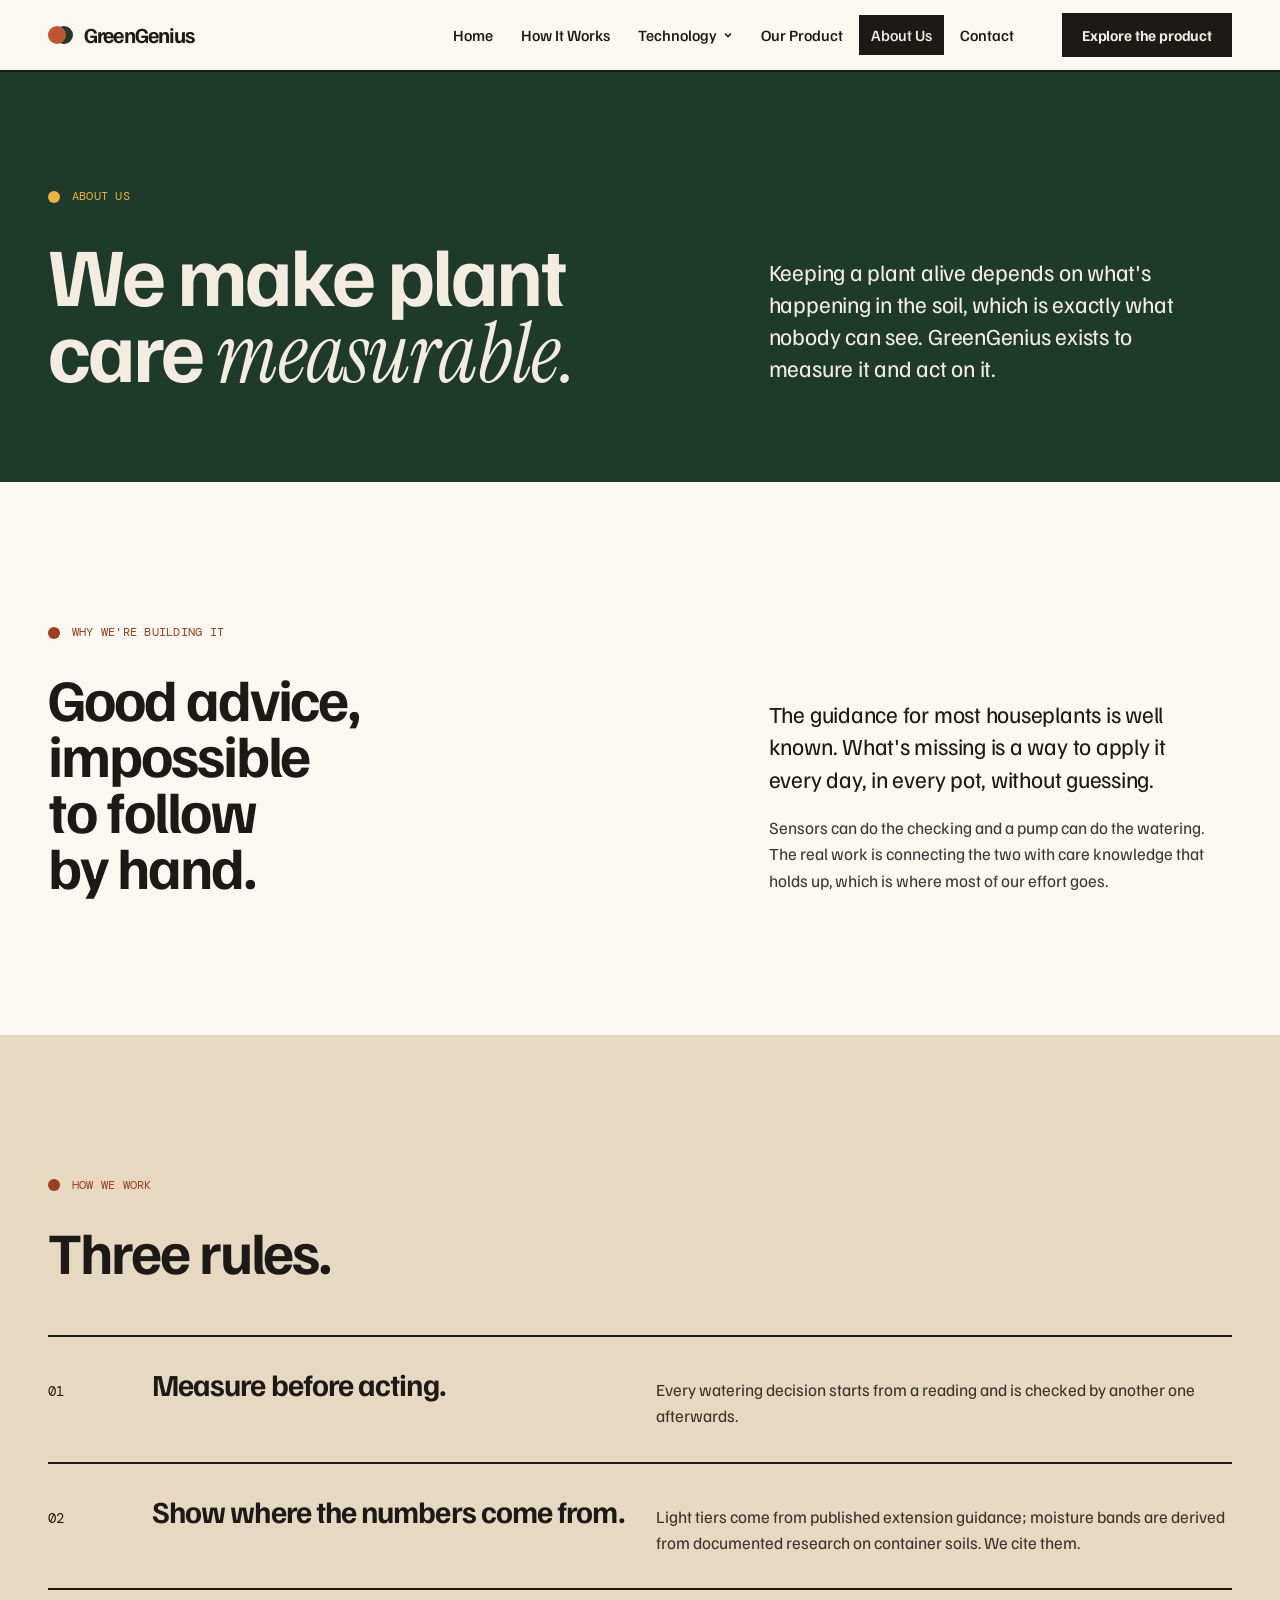
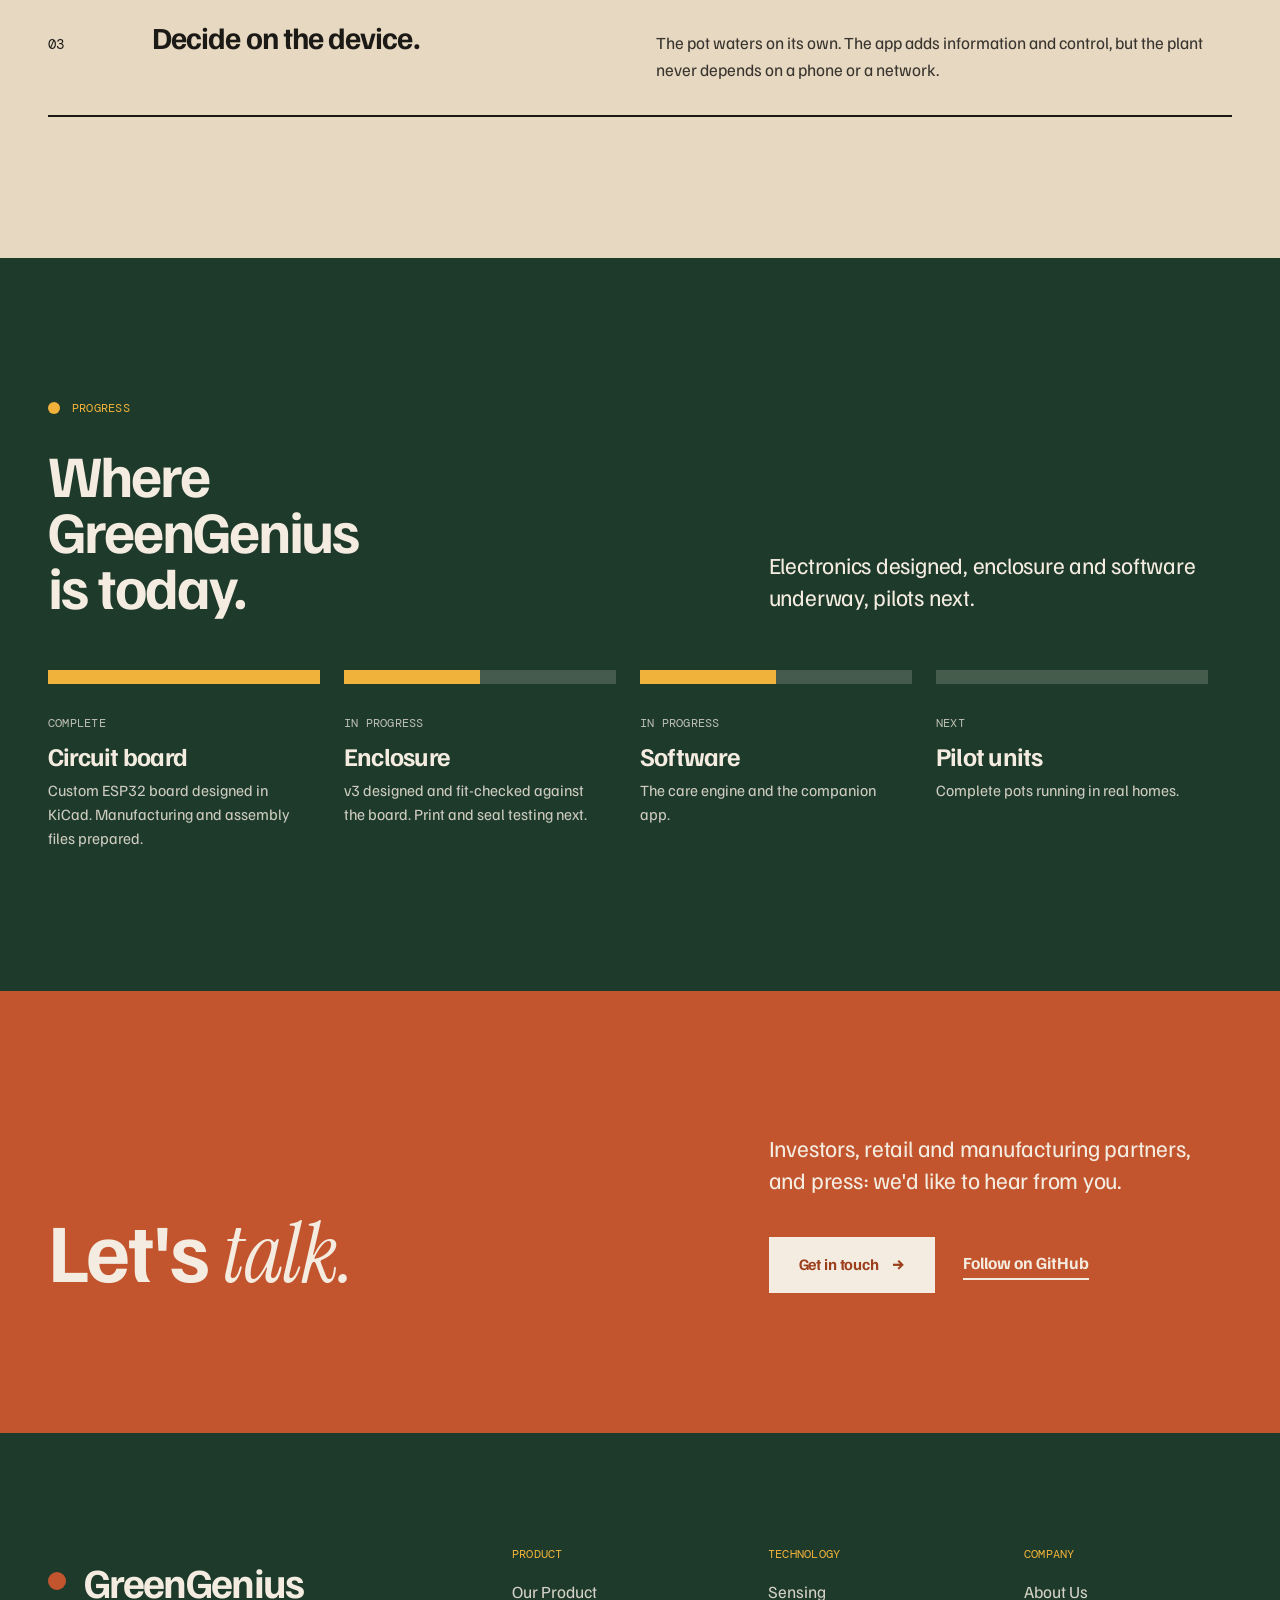
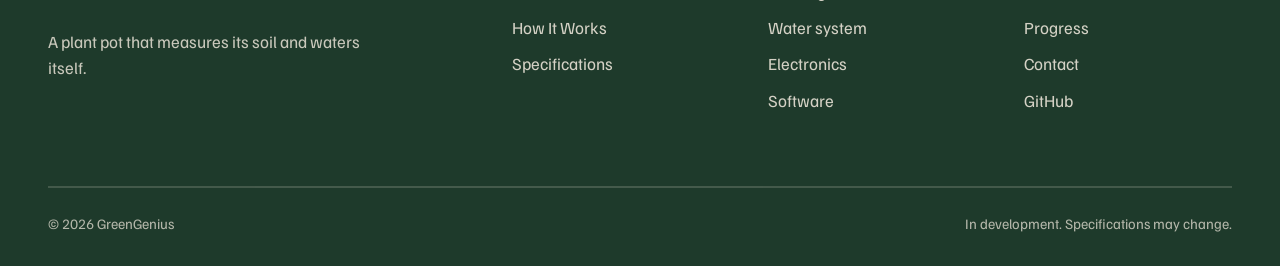
==== commit 45be59b7: "Add v3 3D model with assembly intro, lifestyle visualisations - models/greengenius-v3.glb: the plant" ====
--- a/about.html
+++ b/about.html
@@ -11,12 +11,14 @@
   <meta property="og:title" content="About Us | GreenGenius">
   <meta property="og:description" content="Why we're building GreenGenius, how we work, and where the product is today.">
   <meta property="og:url" content="https://greengeniusai.github.io/about.html">
+  <meta property="og:image" content="https://greengeniusai.github.io/images/lifestyle/og.jpg">
+  <meta name="twitter:card" content="summary_large_image">
   <meta name="theme-color" content="#c2552e">
   <link rel="icon" href="data:image/svg+xml,%3Csvg xmlns='http://www.w3.org/2000/svg' viewBox='0 0 32 32'%3E%3Ccircle cx='20' cy='16' r='9' fill='%231e3a2b'/%3E%3Ccircle cx='12' cy='16' r='9' fill='%23c2552e'/%3E%3C/svg%3E">
   <link rel="preconnect" href="https://fonts.googleapis.com">
   <link rel="preconnect" href="https://fonts.gstatic.com" crossorigin>
   <link rel="stylesheet" href="https://fonts.googleapis.com/css2?family=DM+Mono:wght@400&family=Familjen+Grotesk:wght@400;500;700&family=Instrument+Serif:ital@1&display=swap">
-  <link rel="stylesheet" href="css/styles.css">
+  <link rel="stylesheet" href="css/styles.css?v=4">
   <script>document.documentElement.classList.add("js")</script>
 </head>
 <body>
@@ -85,7 +87,7 @@
       </div>
       <div class="track">
         <div class="step done"><div class="step-bar"></div><span class="tag">Complete</span><h3>Circuit board</h3><p>Custom ESP32 board designed in KiCad. Manufacturing and assembly files prepared.</p></div>
-        <div class="step now"><div class="step-bar"></div><span class="tag">In progress</span><h3>Enclosure</h3><p>The pot, the reservoir and a sealed housing for the electronics.</p></div>
+        <div class="step now"><div class="step-bar"></div><span class="tag">In progress</span><h3>Enclosure</h3><p>v3 designed and fit-checked against the board. Print and seal testing next.</p></div>
         <div class="step now"><div class="step-bar"></div><span class="tag">In progress</span><h3>Software</h3><p>The care engine and the companion app.</p></div>
         <div class="step"><div class="step-bar"></div><span class="tag">Next</span><h3>Pilot units</h3><p>Complete pots running in real homes.</p></div>
       </div>
@@ -122,6 +124,6 @@
     <div class="footer-base"><span>© <span data-year>2026</span> GreenGenius</span><span>In development. Specifications may change.</span></div>
   </div>
 </footer>
-<script src="js/site.js" defer></script>
+<script src="js/site.js?v=4" defer></script>
 </body>
 </html>
--- a/css/styles.css
+++ b/css/styles.css
@@ -399,3 +399,16 @@
 @media (max-width: 640px) {
   .form { grid-template-columns: 1fr; }
 }
+
+/* ---------- lifestyle gallery ---------- */
+.gallery { display: grid; grid-template-columns: repeat(3, 1fr); gap: 16px; margin-top: 64px; }
+.gallery figure { margin: 0; }
+.gallery .wide { grid-column: 1 / -1; }
+.gallery img { width: 100%; height: auto; aspect-ratio: 4 / 5; object-fit: cover; background: var(--sand); }
+.gallery .wide img { aspect-ratio: 16 / 9; }
+.gallery figcaption, .shot figcaption { display: flex; justify-content: space-between; gap: 12px; padding-top: 10px; border-top: 2px solid currentColor; margin-top: 10px; }
+.disclose { margin-top: 20px; font-size: 0.9rem; opacity: 0.7; }
+.shot { margin: 0; }
+.shot img { width: 100%; height: auto; aspect-ratio: 4 / 5; object-fit: cover; }
+@media (max-width: 1080px) { .gallery { grid-template-columns: 1fr 1fr; } .gallery .wide { grid-column: 1 / -1; } }
+@media (max-width: 640px) { .gallery { grid-template-columns: 1fr; } }
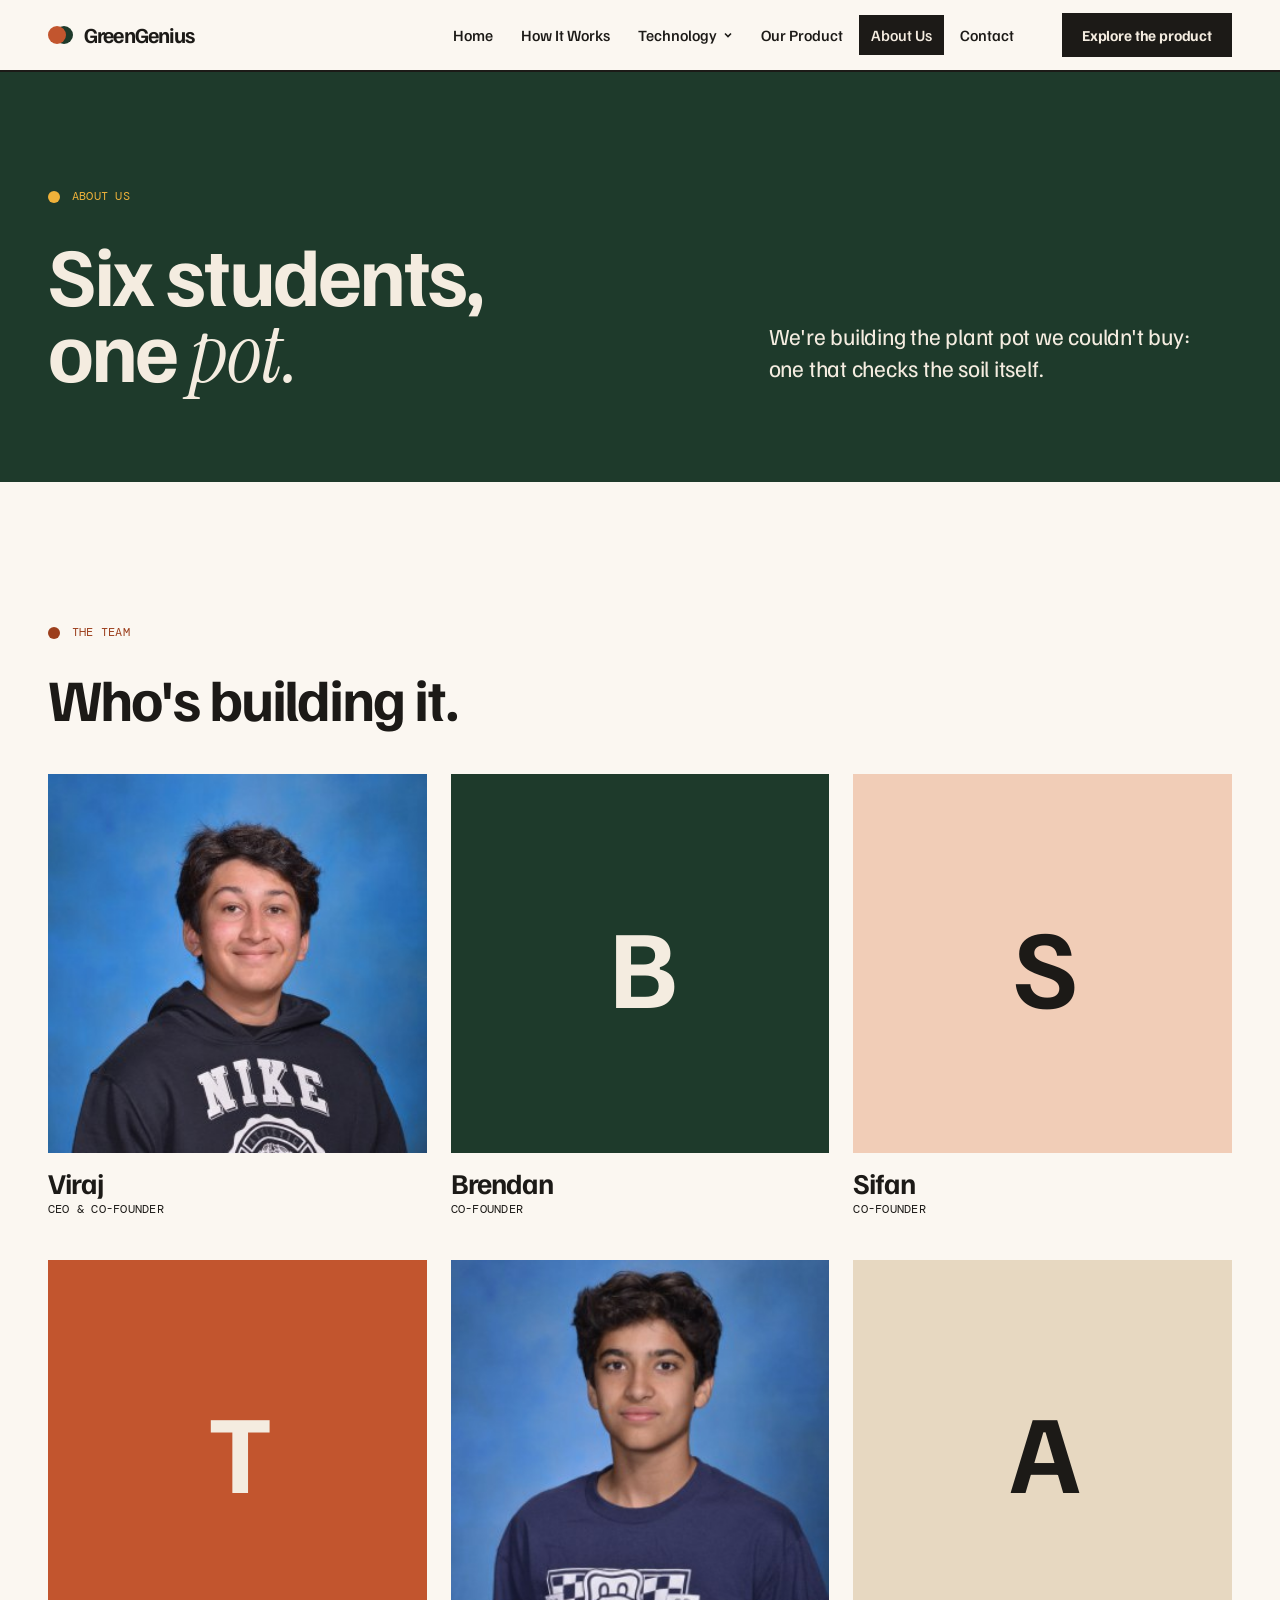
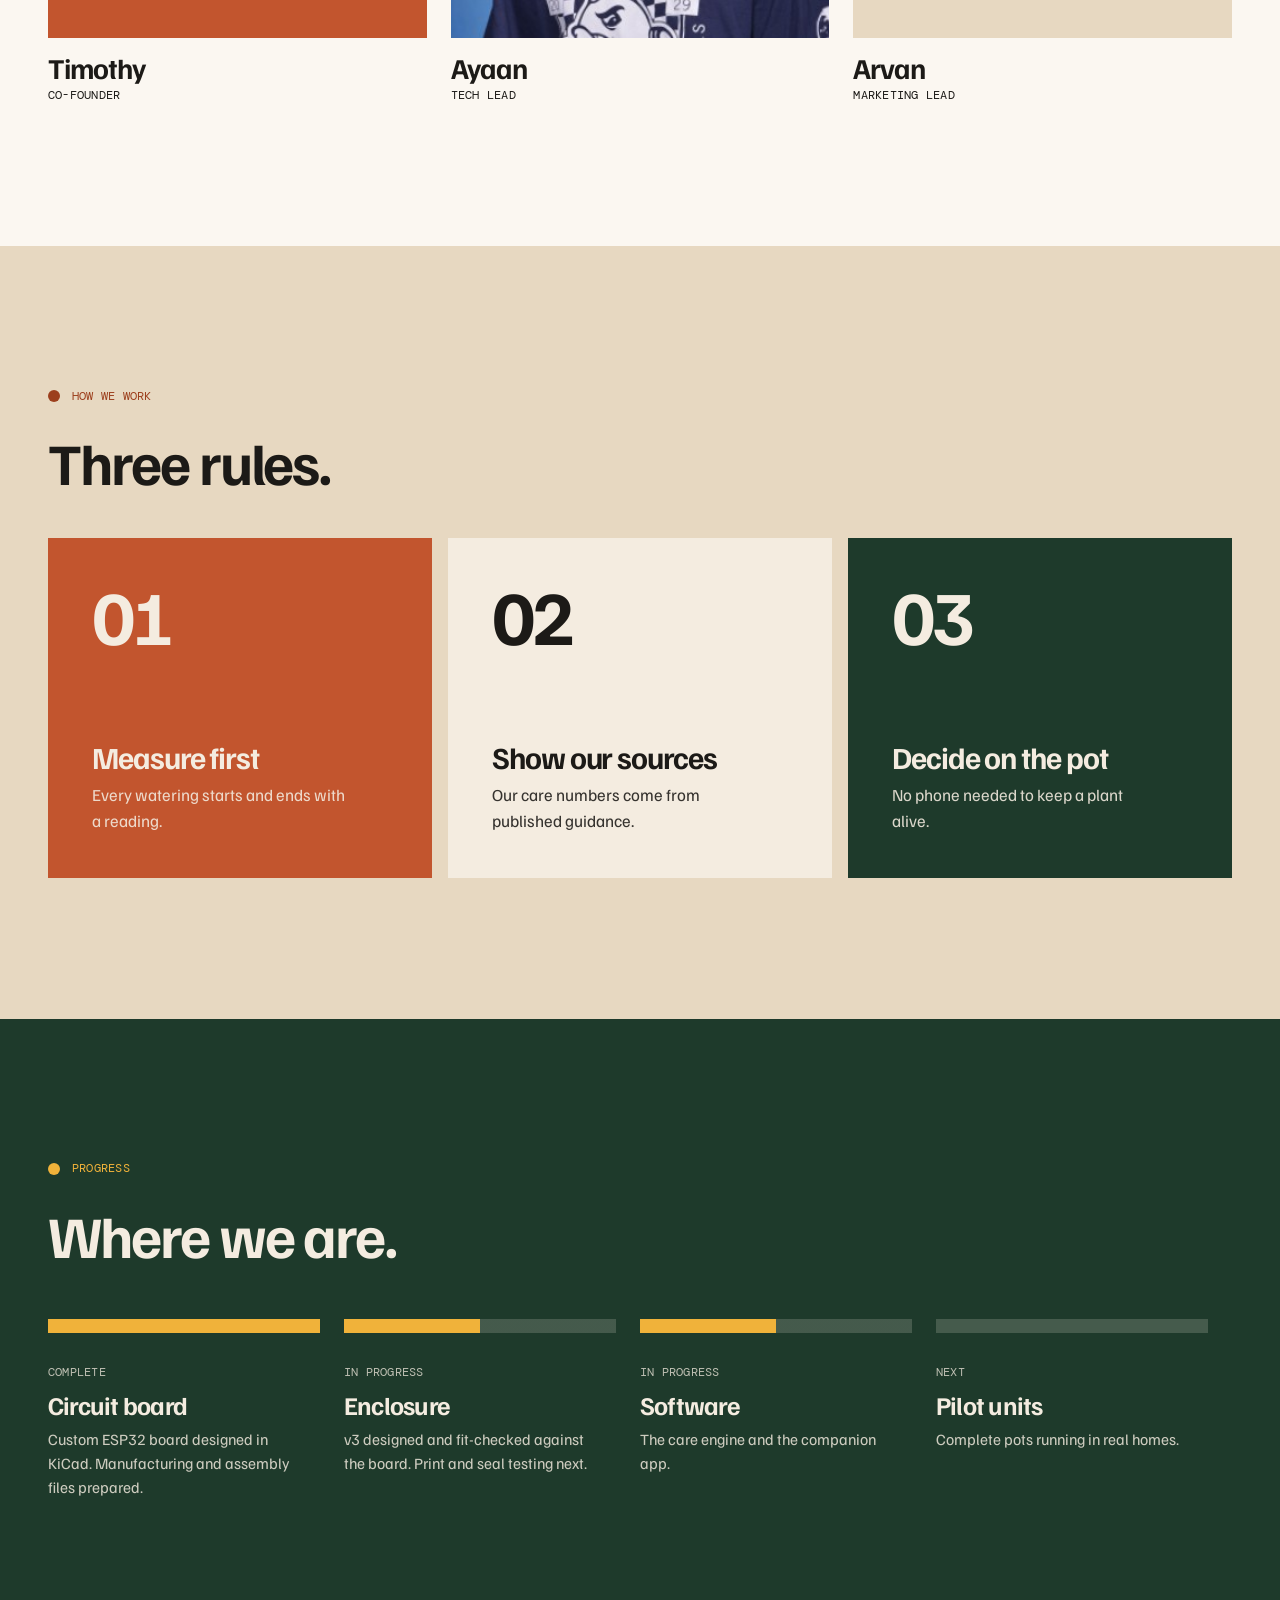
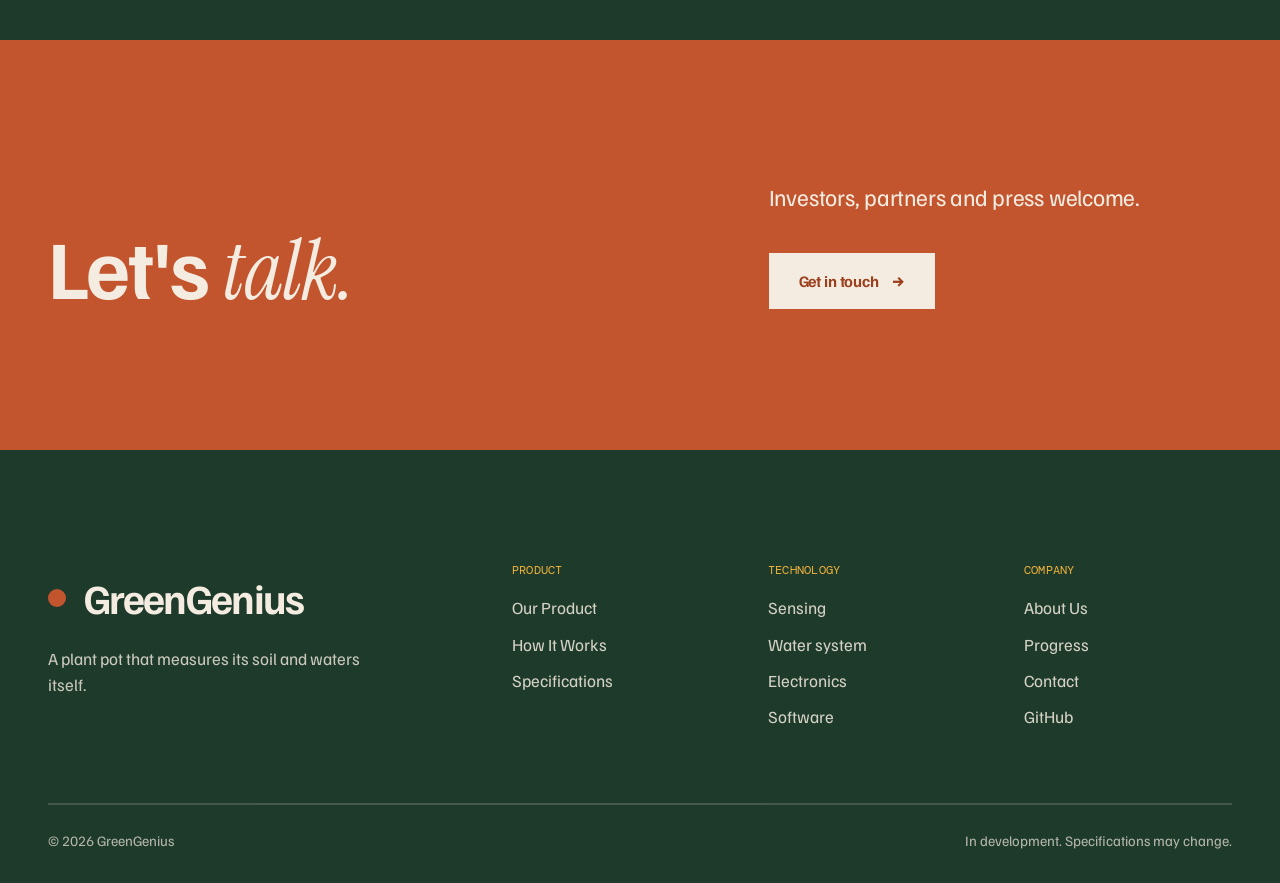
==== commit 55cae59e: "Rewrite content with varied layouts; add team, plant and pointers - Much shorter copy on every page." ====
--- a/about.html
+++ b/about.html
@@ -4,12 +4,12 @@
   <meta charset="utf-8">
   <meta name="viewport" content="width=device-width, initial-scale=1">
   <title>About Us | GreenGenius</title>
-  <meta name="description" content="Why we're building GreenGenius, how we work, and where the product is today.">
+  <meta name="description" content="The GreenGenius team, how we work, and where the product is today.">
   <link rel="canonical" href="https://greengeniusai.github.io/about.html">
   <meta property="og:type" content="website">
   <meta property="og:site_name" content="GreenGenius">
   <meta property="og:title" content="About Us | GreenGenius">
-  <meta property="og:description" content="Why we're building GreenGenius, how we work, and where the product is today.">
+  <meta property="og:description" content="The GreenGenius team, how we work, and where the product is today.">
   <meta property="og:url" content="https://greengeniusai.github.io/about.html">
   <meta property="og:image" content="https://greengeniusai.github.io/images/lifestyle/og.jpg">
   <meta name="twitter:card" content="summary_large_image">
@@ -18,7 +18,7 @@
   <link rel="preconnect" href="https://fonts.googleapis.com">
   <link rel="preconnect" href="https://fonts.gstatic.com" crossorigin>
   <link rel="stylesheet" href="https://fonts.googleapis.com/css2?family=DM+Mono:wght@400&family=Familjen+Grotesk:wght@400;500;700&family=Instrument+Serif:ital@1&display=swap">
-  <link rel="stylesheet" href="css/styles.css?v=4">
+  <link rel="stylesheet" href="css/styles.css?v=7">
   <script>document.documentElement.classList.add("js")</script>
 </head>
 <body>
@@ -50,41 +50,57 @@
 <main id="main">
   <section class="page-hero f-forest">
     <div class="wrap">
-      <div><p class="eyebrow tag">About Us</p><h1 class="h1">We make plant care <span class="serif">measurable.</span></h1></div>
-      <p class="big-copy">Keeping a plant alive depends on what's happening in the soil, which is exactly what nobody can see. GreenGenius exists to measure it and act on it.</p>
+      <div><p class="eyebrow tag">About Us</p><h1 class="h1">Six students, one <span class="serif">pot.</span></h1></div>
+      <p class="big-copy">We're building the plant pot we couldn't buy: one that checks the soil itself.</p>
     </div>
   </section>
 
-  <section class="field f-paper">
-    <div class="wrap lede-grid">
-      <div><p class="eyebrow tag">Why we're building it</p><h2 class="h2">Good advice, impossible to follow by hand.</h2></div>
-      <div>
-        <p class="big-copy">The guidance for most houseplants is well known. What's missing is a way to apply it every day, in every pot, without guessing.</p>
-        <p class="copy" style="margin-top:20px">Sensors can do the checking and a pump can do the watering. The real work is connecting the two with care knowledge that holds up, which is where most of our effort goes.</p>
+  <section class="field f-paper" id="team">
+    <div class="wrap">
+      <div class="sec-head"><div><p class="eyebrow tag">The team</p><h2 class="h2">Who's building it.</h2></div></div>
+      <div class="team">
+        <article class="member">
+          <img class="portrait" src="images/team/viraj.jpg" alt="Viraj" width="340" height="340" loading="lazy">
+          <h3>Viraj</h3><p class="tag">CEO & Co-founder</p>
+        </article>
+        <article class="member">
+          <div class="initial f-forest" aria-hidden="true">B</div>
+          <h3>Brendan</h3><p class="tag">Co-founder</p>
+        </article>
+        <article class="member">
+          <div class="initial f-blush" aria-hidden="true">S</div>
+          <h3>Sifan</h3><p class="tag">Co-founder</p>
+        </article>
+        <article class="member">
+          <div class="initial f-terracotta" aria-hidden="true">T</div>
+          <h3>Timothy</h3><p class="tag">Co-founder</p>
+        </article>
+        <article class="member">
+          <img class="portrait" src="images/team/ayaan.jpg" alt="Ayaan" width="340" height="340" loading="lazy">
+          <h3>Ayaan</h3><p class="tag">Tech Lead</p>
+        </article>
+        <article class="member">
+          <div class="initial f-sand" aria-hidden="true">A</div>
+          <h3>Arvan</h3><p class="tag">Marketing Lead</p>
+        </article>
       </div>
     </div>
   </section>
 
   <section class="field f-sand">
     <div class="wrap">
-      <div class="lede-grid">
-        <div><p class="eyebrow tag">How we work</p><h2 class="h2">Three rules.</h2></div>
-        <span></span>
-      </div>
-      <div class="rows" style="margin-top:56px">
-        <div class="row"><span class="num">01</span><h3>Measure before acting.</h3><p>Every watering decision starts from a reading and is checked by another one afterwards.</p></div>
-        <div class="row"><span class="num">02</span><h3>Show where the numbers come from.</h3><p>Light tiers come from published extension guidance; moisture bands are derived from documented research on container soils. We cite them.</p></div>
-        <div class="row"><span class="num">03</span><h3>Decide on the device.</h3><p>The pot waters on its own. The app adds information and control, but the plant never depends on a phone or a network.</p></div>
+      <div class="sec-head"><div><p class="eyebrow tag">How we work</p><h2 class="h2">Three rules.</h2></div></div>
+      <div class="cards">
+        <div class="card f-terracotta"><b>01</b><div><h3>Measure first</h3><p>Every watering starts and ends with a reading.</p></div></div>
+        <div class="card f-cream"><b>02</b><div><h3>Show our sources</h3><p>Our care numbers come from published guidance.</p></div></div>
+        <div class="card f-forest"><b>03</b><div><h3>Decide on the pot</h3><p>No phone needed to keep a plant alive.</p></div></div>
       </div>
     </div>
   </section>
 
   <section class="field f-forest" id="progress">
     <div class="wrap">
-      <div class="lede-grid">
-        <div><p class="eyebrow tag">Progress</p><h2 class="h2">Where GreenGenius is today.</h2></div>
-        <p class="big-copy">Electronics designed, enclosure and software underway, pilots next.</p>
-      </div>
+      <div class="sec-head"><div><p class="eyebrow tag">Progress</p><h2 class="h2">Where we are.</h2></div></div>
       <div class="track">
         <div class="step done"><div class="step-bar"></div><span class="tag">Complete</span><h3>Circuit board</h3><p>Custom ESP32 board designed in KiCad. Manufacturing and assembly files prepared.</p></div>
         <div class="step now"><div class="step-bar"></div><span class="tag">In progress</span><h3>Enclosure</h3><p>v3 designed and fit-checked against the board. Print and seal testing next.</p></div>
@@ -97,7 +113,7 @@
   <section class="field f-terracotta">
     <div class="wrap lede-grid">
       <h2 class="h1">Let's <span class="serif">talk.</span></h2>
-      <div><p class="big-copy">Investors, retail and manufacturing partners, and press: we'd like to hear from you.</p><div class="row-actions"><a class="btn btn-solid" href="contact.html">Get in touch <span class="arr" aria-hidden="true">→</span></a><a class="text-link" href="https://github.com/GreenGeniusAI">Follow on GitHub</a></div></div>
+      <div><p class="big-copy">Investors, partners and press welcome.</p><div class="row-actions"><a class="btn btn-solid" href="contact.html">Get in touch <span class="arr" aria-hidden="true">→</span></a></div></div>
     </div>
   </section>
 </main>
@@ -124,6 +140,6 @@
     <div class="footer-base"><span>© <span data-year>2026</span> GreenGenius</span><span>In development. Specifications may change.</span></div>
   </div>
 </footer>
-<script src="js/site.js?v=4" defer></script>
+<script src="js/site.js?v=7" defer></script>
 </body>
 </html>
--- a/css/styles.css
+++ b/css/styles.css
@@ -412,3 +412,107 @@
 .shot img { width: 100%; height: auto; aspect-ratio: 4 / 5; object-fit: cover; }
 @media (max-width: 1080px) { .gallery { grid-template-columns: 1fr 1fr; } .gallery .wide { grid-column: 1 / -1; } }
 @media (max-width: 640px) { .gallery { grid-template-columns: 1fr; } }
+
+/* ---------- 3D pointers ---------- */
+.pointers { position: absolute; inset: 0 0 12% 0; pointer-events: none; opacity: 0; transition: opacity 500ms ease; z-index: 2; }
+.pointers.show { opacity: 1; }
+.pointers li { position: absolute; left: 0; top: 0; color: var(--cream); transition: opacity 200ms ease; }
+.pointers li.is-hidden { opacity: 0; }
+.pointers .dot { position: absolute; width: 11px; height: 11px; border-radius: 50%; background: var(--mustard); border: 2px solid var(--ink); transform: translate(-50%, -50%); }
+.pointers li::before { content: ""; position: absolute; top: -1px; height: 2px; width: 46px; background: currentColor; }
+.pointers li[data-side="right"]::before { left: 8px; }
+.pointers li[data-side="left"]::before { right: 8px; }
+.pointers .lbl { position: absolute; top: 0; transform: translateY(-50%); width: max-content; white-space: normal; font-family: var(--mono); font-size: 0.78rem; letter-spacing: 0.01em; background: var(--ink); color: var(--cream); padding: 6px 10px; }
+.pointers li[data-side="right"] .lbl { left: 56px; }
+.pointers li[data-side="left"] .lbl { right: 56px; }
+@media (max-width: 640px) {
+  .pointers li[data-minor] { display: none; }
+  .pointers .lbl { font-size: 0.7rem; padding: 5px 8px; }
+  .pointers li::before { width: 24px; }
+  .pointers li[data-side="right"] .lbl { left: 34px; }
+  .pointers li[data-side="left"] .lbl { right: 34px; }
+}
+@media (prefers-reduced-motion: reduce) { .pointers { transition: none; } }
+
+/* ======================= layout variety (v5) ======================= */
+.sec-head { display: flex; flex-wrap: wrap; justify-content: space-between; align-items: end; gap: 24px 48px; margin-bottom: 48px; }
+.sec-head .h2 { max-width: 14ch; }
+.sec-head .big-copy { max-width: 32ch; }
+
+/* full-bleed image with overlaid headline */
+.bleed { position: relative; min-height: 88vh; display: flex; align-items: flex-end; color: var(--cream); overflow: hidden; }
+.bleed img { position: absolute; inset: 0; width: 100%; height: 100%; object-fit: cover; }
+.bleed::after { content: ""; position: absolute; inset: 40% 0 0 0; background: linear-gradient(to top, rgba(28, 26, 23, 0.72), rgba(28, 26, 23, 0)); }
+.bleed .wrap { position: relative; z-index: 1; padding-bottom: clamp(32px, 6vw, 72px); display: flex; flex-wrap: wrap; justify-content: space-between; align-items: end; gap: 16px 40px; }
+.bleed .tag { opacity: 0.85; }
+
+/* colour cards */
+.cards { display: grid; grid-template-columns: repeat(3, 1fr); gap: 16px; }
+.cards--4 { grid-template-columns: repeat(4, 1fr); }
+.card { padding: clamp(28px, 3.5vw, 44px); min-height: 340px; display: flex; flex-direction: column; justify-content: space-between; gap: 40px; }
+.card b { font-size: clamp(3.5rem, 6vw, 5.5rem); line-height: 0.85; letter-spacing: -0.05em; font-weight: 700; }
+.card h3 { font-size: clamp(1.6rem, 2.4vw, 2.2rem); letter-spacing: -0.035em; margin-bottom: 10px; }
+.card p { font-size: 1.05rem; opacity: 0.88; max-width: 26ch; }
+.cards--4 .card { min-height: 280px; }
+.cards--4 .card b { font-size: clamp(2.6rem, 4vw, 3.8rem); }
+
+/* photo strip */
+.strip { display: grid; grid-template-columns: repeat(3, 1fr); }
+.strip figure { position: relative; margin: 0; aspect-ratio: 4 / 5; overflow: hidden; }
+.strip img { width: 100%; height: 100%; object-fit: cover; }
+.strip figcaption { position: absolute; left: 0; right: 0; bottom: 0; display: flex; justify-content: space-between; padding: 16px 20px; color: var(--cream); background: linear-gradient(to top, rgba(28, 26, 23, 0.6), transparent); }
+.note-row { padding: 14px 0; }
+
+/* statement */
+.statement .display-2 { font-size: clamp(2.6rem, 6.4vw, 6rem); line-height: 0.92; letter-spacing: -0.045em; font-weight: 700; max-width: 16ch; }
+.statement .big-copy { margin-top: 32px; }
+
+/* bento */
+.bento { display: grid; grid-template-columns: repeat(4, 1fr); grid-auto-rows: minmax(240px, auto); gap: 16px; }
+.tile { padding: 28px; display: flex; flex-direction: column; justify-content: space-between; gap: 24px; }
+.tile h3 { font-size: 1.55rem; letter-spacing: -0.03em; line-height: 1.02; }
+.tile p { opacity: 0.86; }
+.tile--img { padding: 0; grid-column: span 2; grid-row: span 2; position: relative; overflow: hidden; }
+.tile--img img { width: 100%; height: 100%; object-fit: cover; }
+.tile--img figcaption { position: absolute; left: 20px; bottom: 16px; color: var(--cream); }
+.tile--wide { grid-column: span 2; }
+.tile .num { font-size: clamp(3rem, 5vw, 4.5rem); font-weight: 700; letter-spacing: -0.05em; line-height: 0.9; }
+
+/* light tiers */
+.tiers { display: grid; grid-template-columns: repeat(5, 1fr); gap: 8px; }
+.tier { padding: 24px 20px 20px; min-height: 220px; display: flex; flex-direction: column; justify-content: space-between; gap: 20px; }
+.tier h3 { font-size: 1.35rem; letter-spacing: -0.02em; }
+.tier .lux { font-family: var(--mono); font-size: 0.85rem; }
+.tier p { font-size: 0.95rem; opacity: 0.85; }
+
+/* team */
+.team { display: grid; grid-template-columns: repeat(3, 1fr); gap: 40px 24px; }
+.member figure { margin: 0; }
+.member .portrait { aspect-ratio: 1 / 1; width: 100%; height: auto; object-fit: cover; display: block; background: var(--sand); }
+.member .initial { aspect-ratio: 1 / 1; display: grid; place-items: center; font-size: clamp(4rem, 9vw, 7rem); font-weight: 700; letter-spacing: -0.05em; }
+.member h3 { font-size: 1.8rem; letter-spacing: -0.035em; margin-top: 16px; }
+.member p { margin-top: 4px; }
+.faces { display: flex; flex-wrap: wrap; gap: 12px; margin-top: 40px; }
+.faces span, .faces img { width: 84px; height: 84px; border-radius: 50%; object-fit: cover; display: grid; place-items: center; font-weight: 700; font-size: 1.8rem; letter-spacing: -0.04em; border: 3px solid var(--paper); }
+
+/* short outdoor list */
+.mini { margin-top: 32px; border-top: 2px solid currentColor; }
+.mini div { display: grid; grid-template-columns: 140px 1fr; gap: 16px; padding: 14px 0; border-bottom: 1px solid currentColor; }
+.mini dt { font-weight: 700; }
+
+@media (max-width: 1080px) {
+  .cards, .cards--4 { grid-template-columns: 1fr 1fr; }
+  .bento { grid-template-columns: 1fr 1fr; }
+  .tiers { grid-template-columns: 1fr 1fr; }
+  .team { grid-template-columns: 1fr 1fr; }
+}
+@media (max-width: 640px) {
+  .cards, .cards--4, .strip, .bento, .tiers { grid-template-columns: 1fr; }
+  .tile--img, .tile--wide { grid-column: auto; grid-row: auto; }
+  .tile--img { aspect-ratio: 4 / 5; }
+  .card { min-height: 0; }
+  .bleed { min-height: 70vh; }
+  .team { grid-template-columns: 1fr 1fr; gap: 28px 14px; }
+  .member h3 { font-size: 1.35rem; }
+  .mini div { grid-template-columns: 1fr; gap: 2px; }
+}
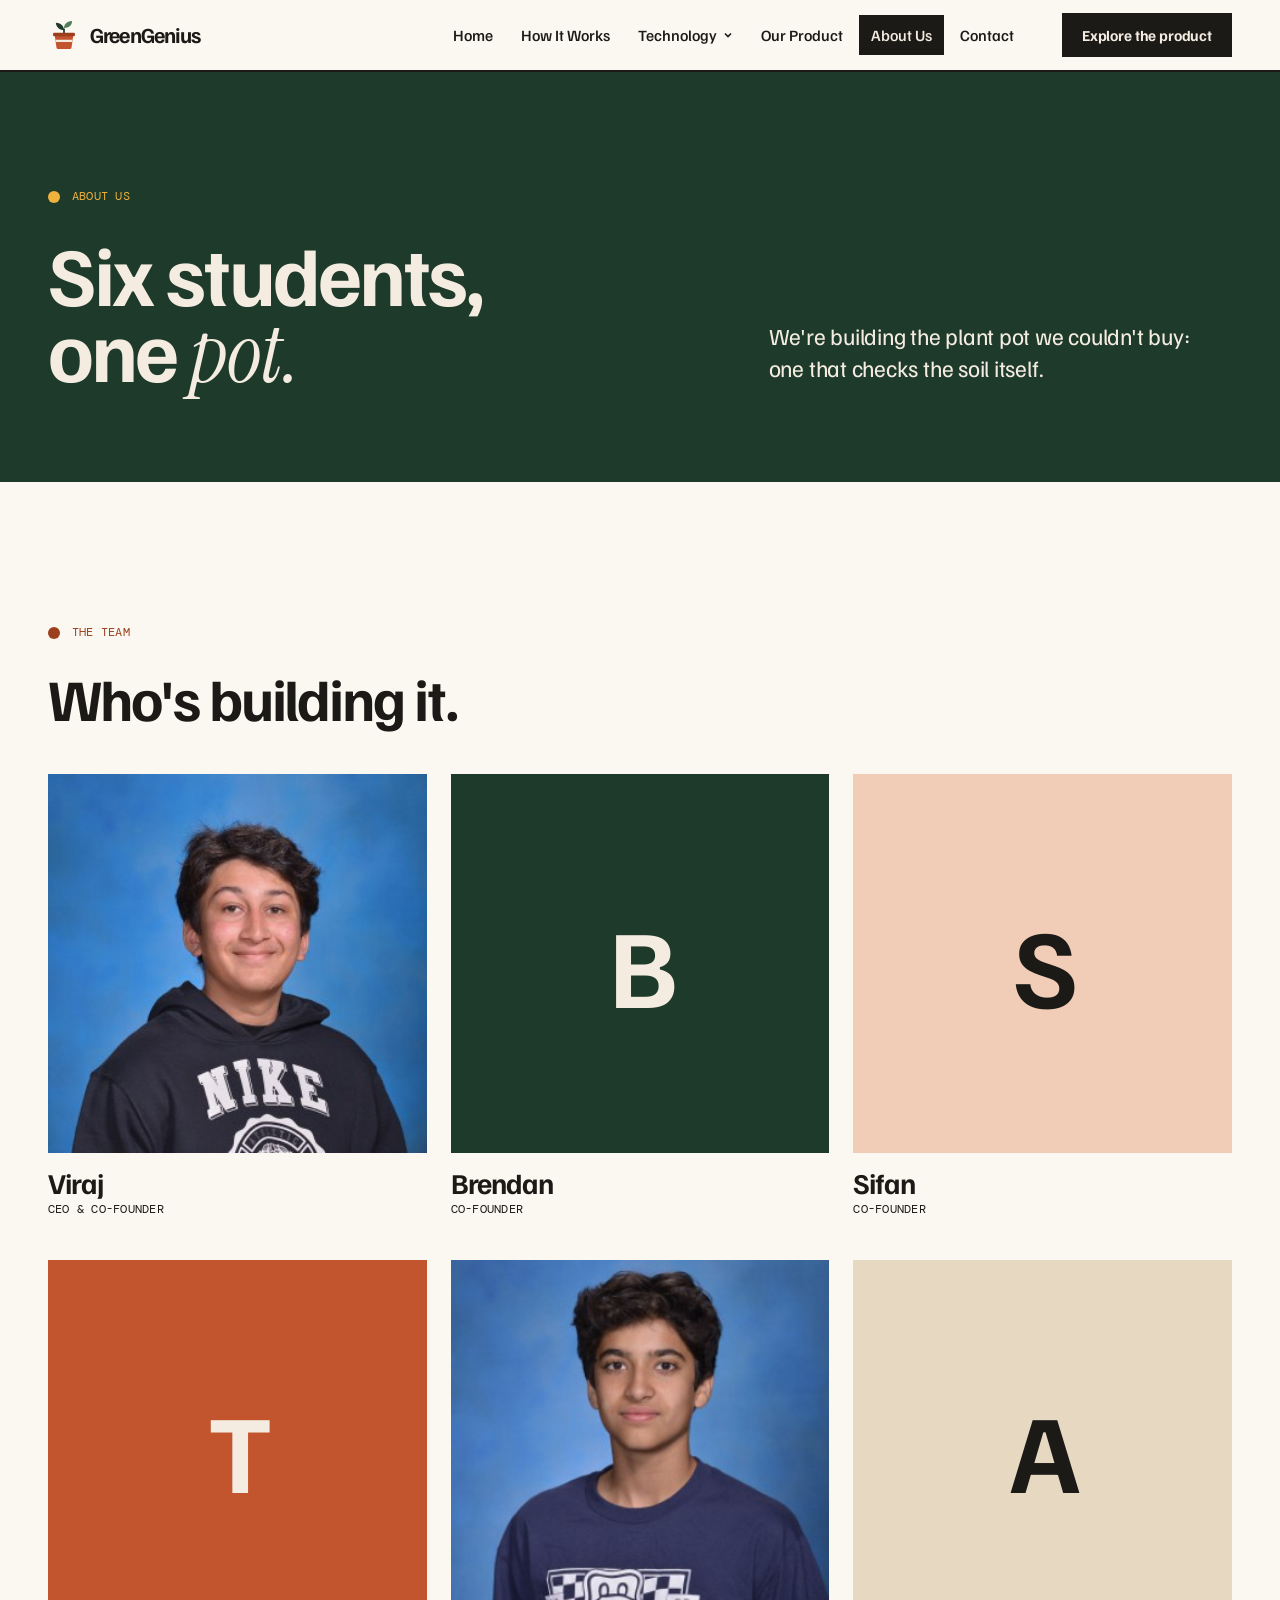
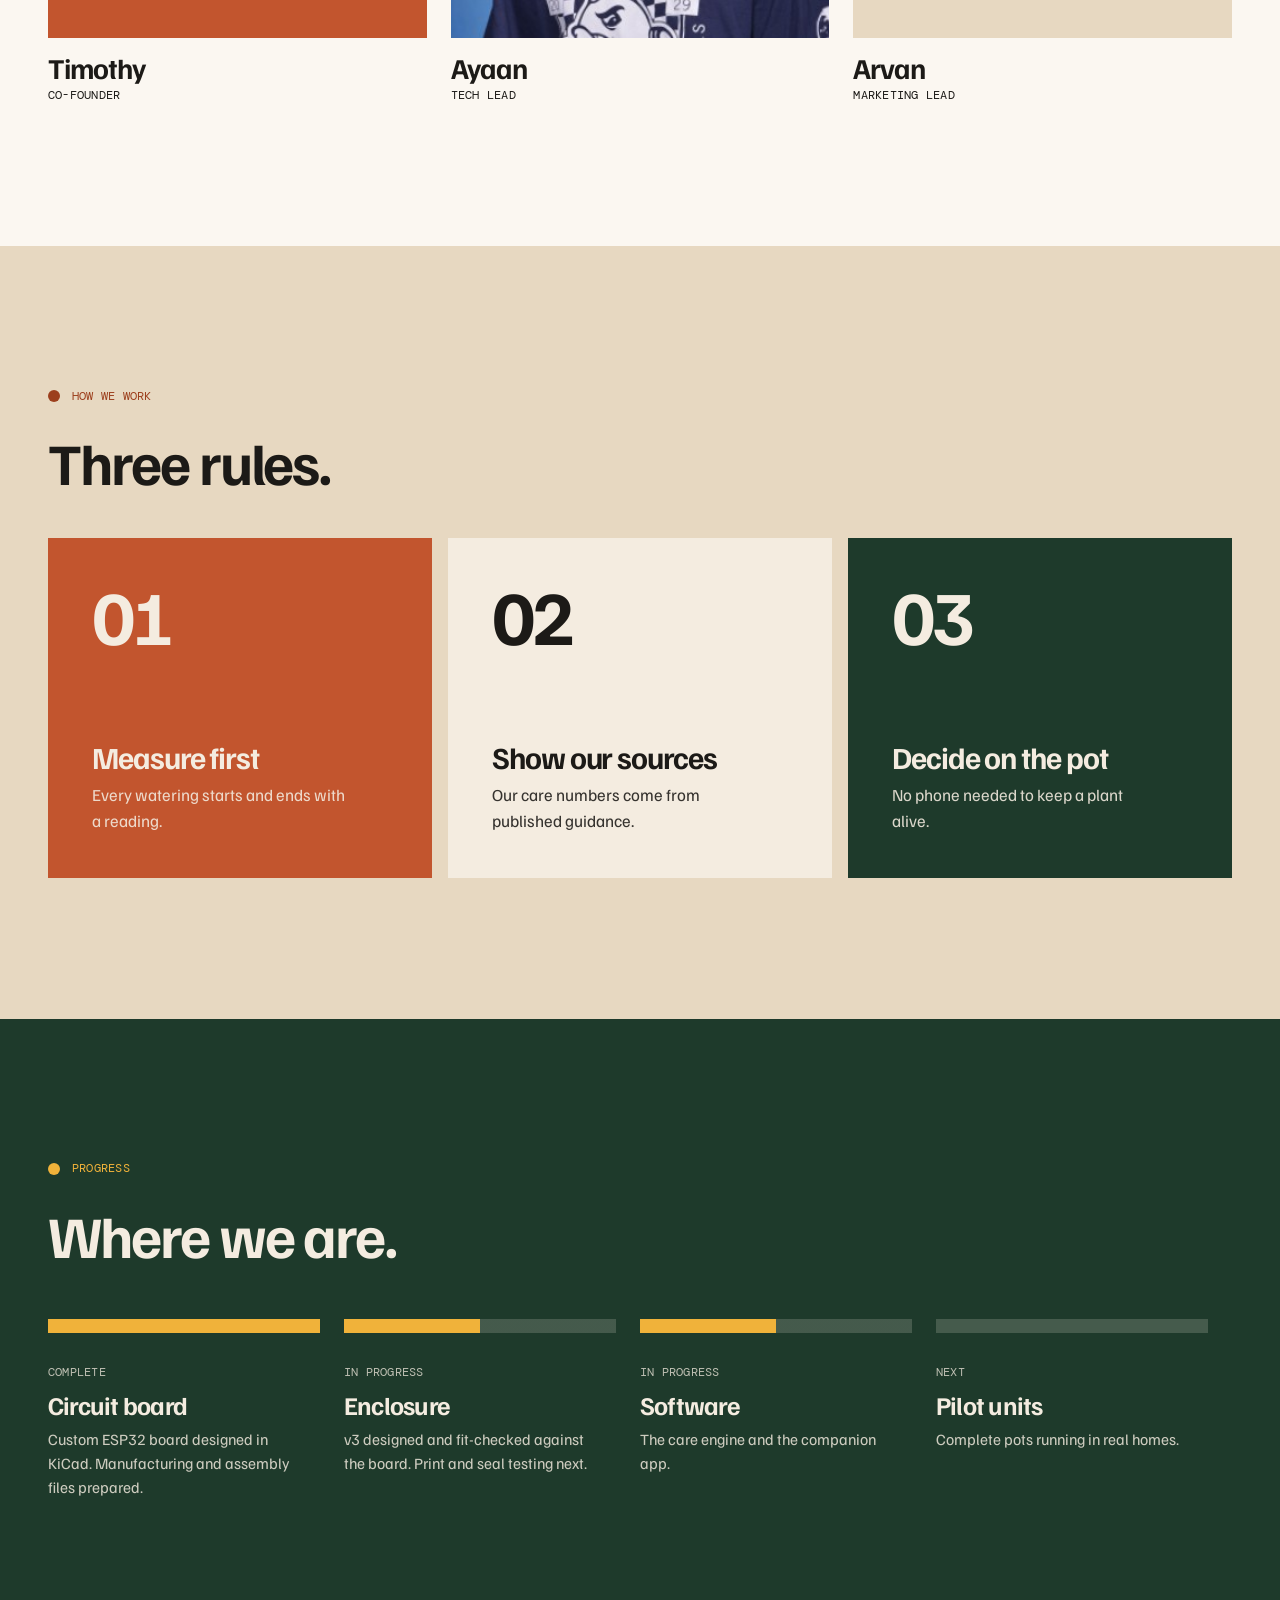
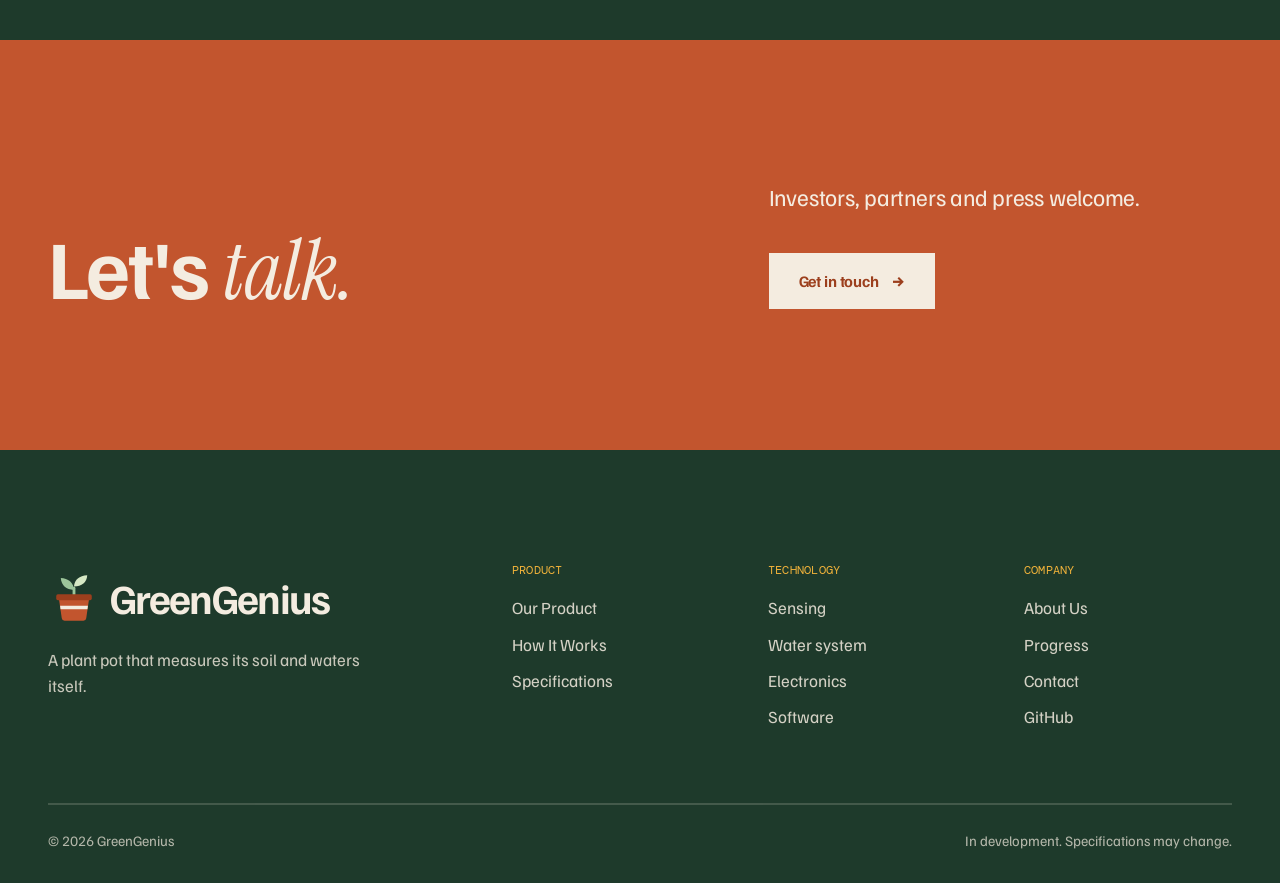
==== commit 73fb11dd: "New GreenGenius logo: pot-and-sprout mark A geometric take on the original logo, in the site palette" ====
--- a/about.html
+++ b/about.html
@@ -14,18 +14,18 @@
   <meta property="og:image" content="https://greengeniusai.github.io/images/lifestyle/og.jpg">
   <meta name="twitter:card" content="summary_large_image">
   <meta name="theme-color" content="#c2552e">
-  <link rel="icon" href="data:image/svg+xml,%3Csvg xmlns='http://www.w3.org/2000/svg' viewBox='0 0 32 32'%3E%3Ccircle cx='20' cy='16' r='9' fill='%231e3a2b'/%3E%3Ccircle cx='12' cy='16' r='9' fill='%23c2552e'/%3E%3C/svg%3E">
+  <link rel="icon" href="images/brand/favicon.svg" type="image/svg+xml">
   <link rel="preconnect" href="https://fonts.googleapis.com">
   <link rel="preconnect" href="https://fonts.gstatic.com" crossorigin>
   <link rel="stylesheet" href="https://fonts.googleapis.com/css2?family=DM+Mono:wght@400&family=Familjen+Grotesk:wght@400;500;700&family=Instrument+Serif:ital@1&display=swap">
-  <link rel="stylesheet" href="css/styles.css?v=7">
+  <link rel="stylesheet" href="css/styles.css?v=12">
   <script>document.documentElement.classList.add("js")</script>
 </head>
 <body>
 <a class="skip-link" href="#main">Skip to content</a>
 <header class="nav">
   <div class="wrap">
-    <a class="brand" href="index.html"><span class="brand-dot" aria-hidden="true"></span>GreenGenius</a>
+    <a class="brand" href="index.html"><img class="brand-mark" src="images/brand/mark.svg" width="32" height="32" alt="">GreenGenius</a>
     <button class="burger" aria-expanded="false" aria-controls="menu">Menu</button>
     <nav class="menu" id="menu" aria-label="Main">
       <a class="menu-link" href="index.html">Home</a>
@@ -121,7 +121,7 @@
   <div class="wrap">
     <div class="footer-top">
       <div>
-        <a class="brand" href="index.html"><span class="brand-dot" aria-hidden="true"></span>GreenGenius</a>
+        <a class="brand" href="index.html"><img class="brand-mark" src="images/brand/mark-on-dark.svg" width="48" height="48" alt="">GreenGenius</a>
         <p class="footer-line">A plant pot that measures its soil and waters itself.</p>
       </div>
       <div>
@@ -140,6 +140,6 @@
     <div class="footer-base"><span>© <span data-year>2026</span> GreenGenius</span><span>In development. Specifications may change.</span></div>
   </div>
 </footer>
-<script src="js/site.js?v=7" defer></script>
+<script src="js/site.js?v=12" defer></script>
 </body>
 </html>
--- a/css/styles.css
+++ b/css/styles.css
@@ -133,16 +133,16 @@
   background: var(--terracotta); color: var(--cream);
   display: flex; flex-direction: column; overflow: hidden;
 }
-.reveal-stage .wrap { position: relative; flex: 1; display: grid; grid-template-columns: 1fr 1fr; grid-template-rows: auto 1fr auto; gap: 24px 48px; }
-.stage-top { grid-column: 1 / -1; grid-row: 1; display: flex; justify-content: space-between; gap: 24px; }
+.reveal-stage .wrap { position: relative; flex: 1; display: grid; grid-template-columns: minmax(0, 5fr) minmax(0, 7fr); grid-template-rows: auto 1fr auto; gap: 24px clamp(24px, 4vw, 64px); }
+.stage-top { grid-column: 1; grid-row: 1; display: flex; flex-wrap: wrap; gap: 6px 24px; }
 .stage-title { grid-column: 1; grid-row: 2; align-self: end; position: relative; z-index: 2; }
-.stage-object { grid-column: 2; grid-row: 2 / span 2; position: relative; min-height: 420px; }
+.stage-object { grid-column: 2; grid-row: 1 / span 3; position: relative; min-height: 460px; }
 .stage-foot { grid-column: 1; grid-row: 3; display: flex; flex-wrap: wrap; align-items: end; gap: 24px 40px; }
 .stage-foot .big-copy { max-width: 30ch; }
 
 /* The product plinth. The 3D model (js/showcase.js) mounts into .model-slot. */
 .plinth { position: absolute; left: 50%; bottom: 6%; width: min(92%, 560px); aspect-ratio: 5 / 1.25; transform: translateX(-50%); border-radius: 50%; background: var(--terracotta-deep); }
-.model-slot { position: absolute; inset: 0 0 12% 0; }
+.model-slot { position: absolute; inset: 0; }
 .model-slot canvas { width: 100% !important; height: 100% !important; cursor: grab; touch-action: none; }
 .model-slot canvas:active { cursor: grabbing; }
 .model-note { position: absolute; left: 50%; bottom: calc(6% + 6px); transform: translateX(-50%); text-align: center; color: var(--blush); white-space: nowrap; }
@@ -156,7 +156,7 @@
   .js .reveal-stage .plinth { transform: translateX(-50%) scaleX(0.2); opacity: 0; animation: plinth 1000ms 250ms cubic-bezier(0.2, 0.8, 0.2, 1) forwards; }
   .js .reveal-stage .stage-foot, .js .reveal-stage .stage-top, .js .reveal-stage .model-note { opacity: 0; animation: fade 700ms 700ms ease forwards; }
 }
-.stage-title { font-size: clamp(3.25rem, 7vw, 7.25rem); }
+.stage-title { font-size: clamp(3rem, 5.8vw, 6.75rem); }
 .stage-title .line { display: block; overflow: hidden; padding-bottom: 0.06em; white-space: nowrap; }
 @keyframes rise { to { transform: none; } }
 @keyframes plinth { to { transform: translateX(-50%) scaleX(1); opacity: 1; } }
@@ -414,7 +414,7 @@
 @media (max-width: 640px) { .gallery { grid-template-columns: 1fr; } }
 
 /* ---------- 3D pointers ---------- */
-.pointers { position: absolute; inset: 0 0 12% 0; pointer-events: none; opacity: 0; transition: opacity 500ms ease; z-index: 2; }
+.pointers { position: absolute; inset: 0; pointer-events: none; opacity: 0; transition: opacity 500ms ease; z-index: 2; }
 .pointers.show { opacity: 1; }
 .pointers li { position: absolute; left: 0; top: 0; color: var(--cream); transition: opacity 200ms ease; }
 .pointers li.is-hidden { opacity: 0; }
@@ -516,3 +516,23 @@
   .member h3 { font-size: 1.35rem; }
   .mini div { grid-template-columns: 1fr; gap: 2px; }
 }
+
+/* stage spacing (v6) */
+.reveal-stage { padding-bottom: clamp(32px, 5vh, 64px); }
+.stage-foot { padding-bottom: 8px; }
+.stage-object .plinth[hidden] { display: none; }
+.model-slot .stage-hint { position: absolute; left: 50%; bottom: 10px; transform: translateX(-50%); font-family: var(--mono); font-size: 0.72rem; letter-spacing: 0.02em; text-transform: uppercase; opacity: 0.7; pointer-events: none; white-space: nowrap; }
+@media (max-width: 1080px) {
+  .reveal-stage .wrap { grid-template-columns: 1fr; grid-template-rows: auto auto minmax(380px, 56vh) auto; }
+  .stage-top { grid-column: 1; }
+  .stage-object { grid-column: 1; grid-row: 3; min-height: 380px; }
+}
+@media (max-width: 640px) {
+  .reveal-stage .wrap { grid-template-rows: auto auto minmax(340px, 50vh) auto; }
+  .stage-object { min-height: 340px; }
+}
+
+/* logo mark */
+.brand { gap: 10px; }
+.brand-mark { width: 32px; height: 32px; flex: none; }
+.footer .brand-mark { width: 52px; height: 52px; }
